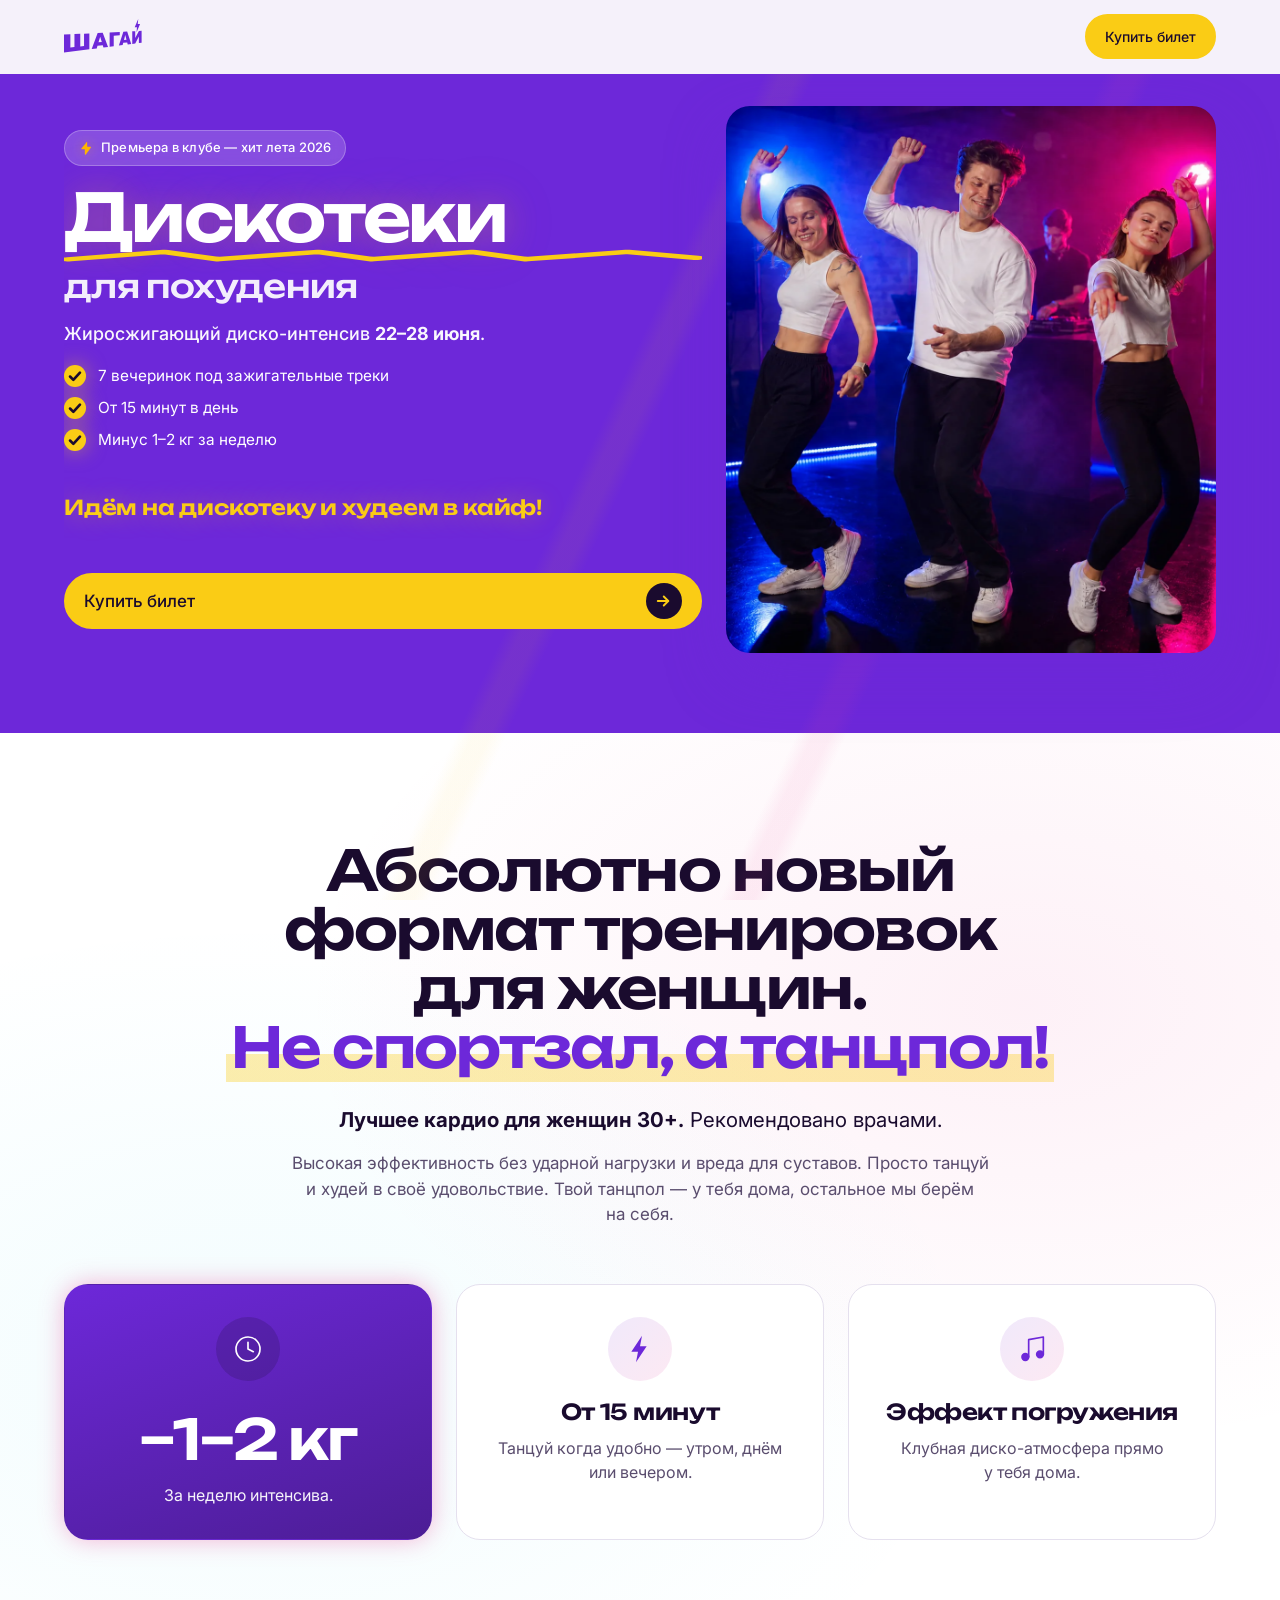
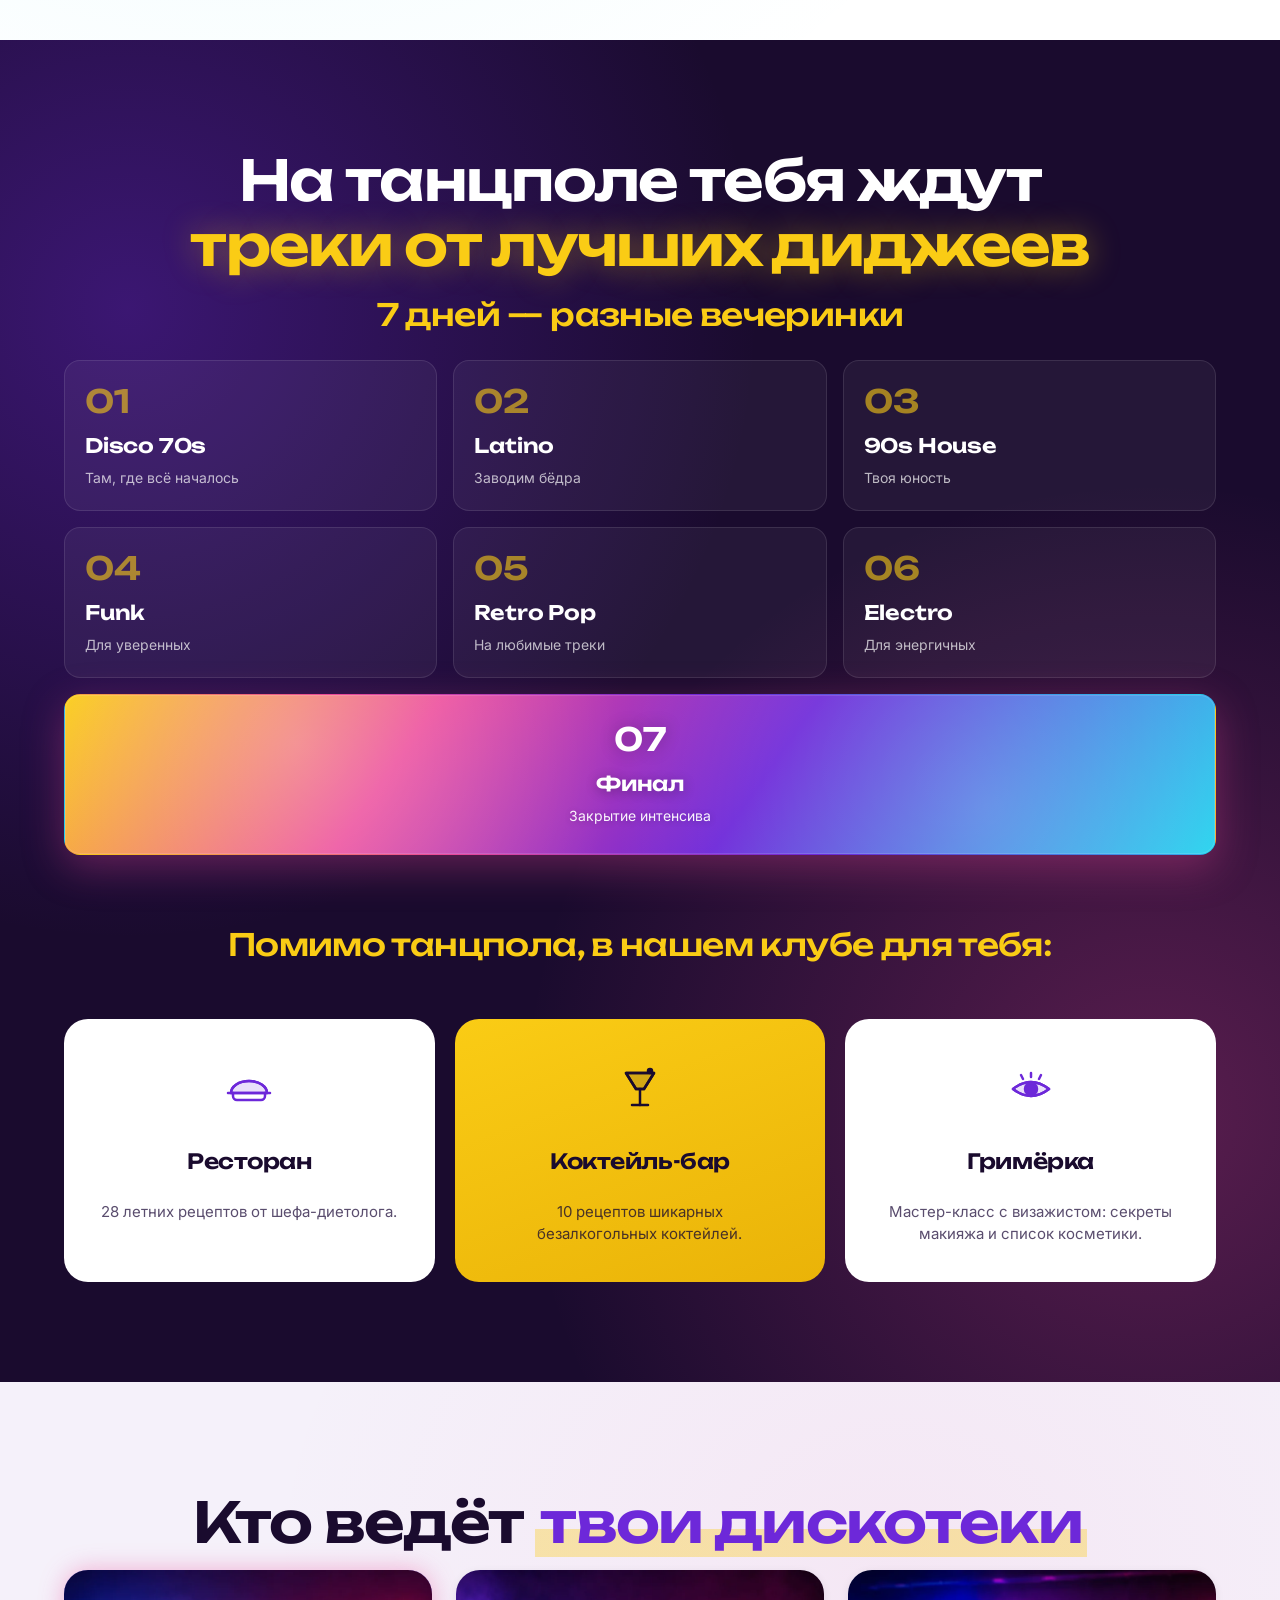
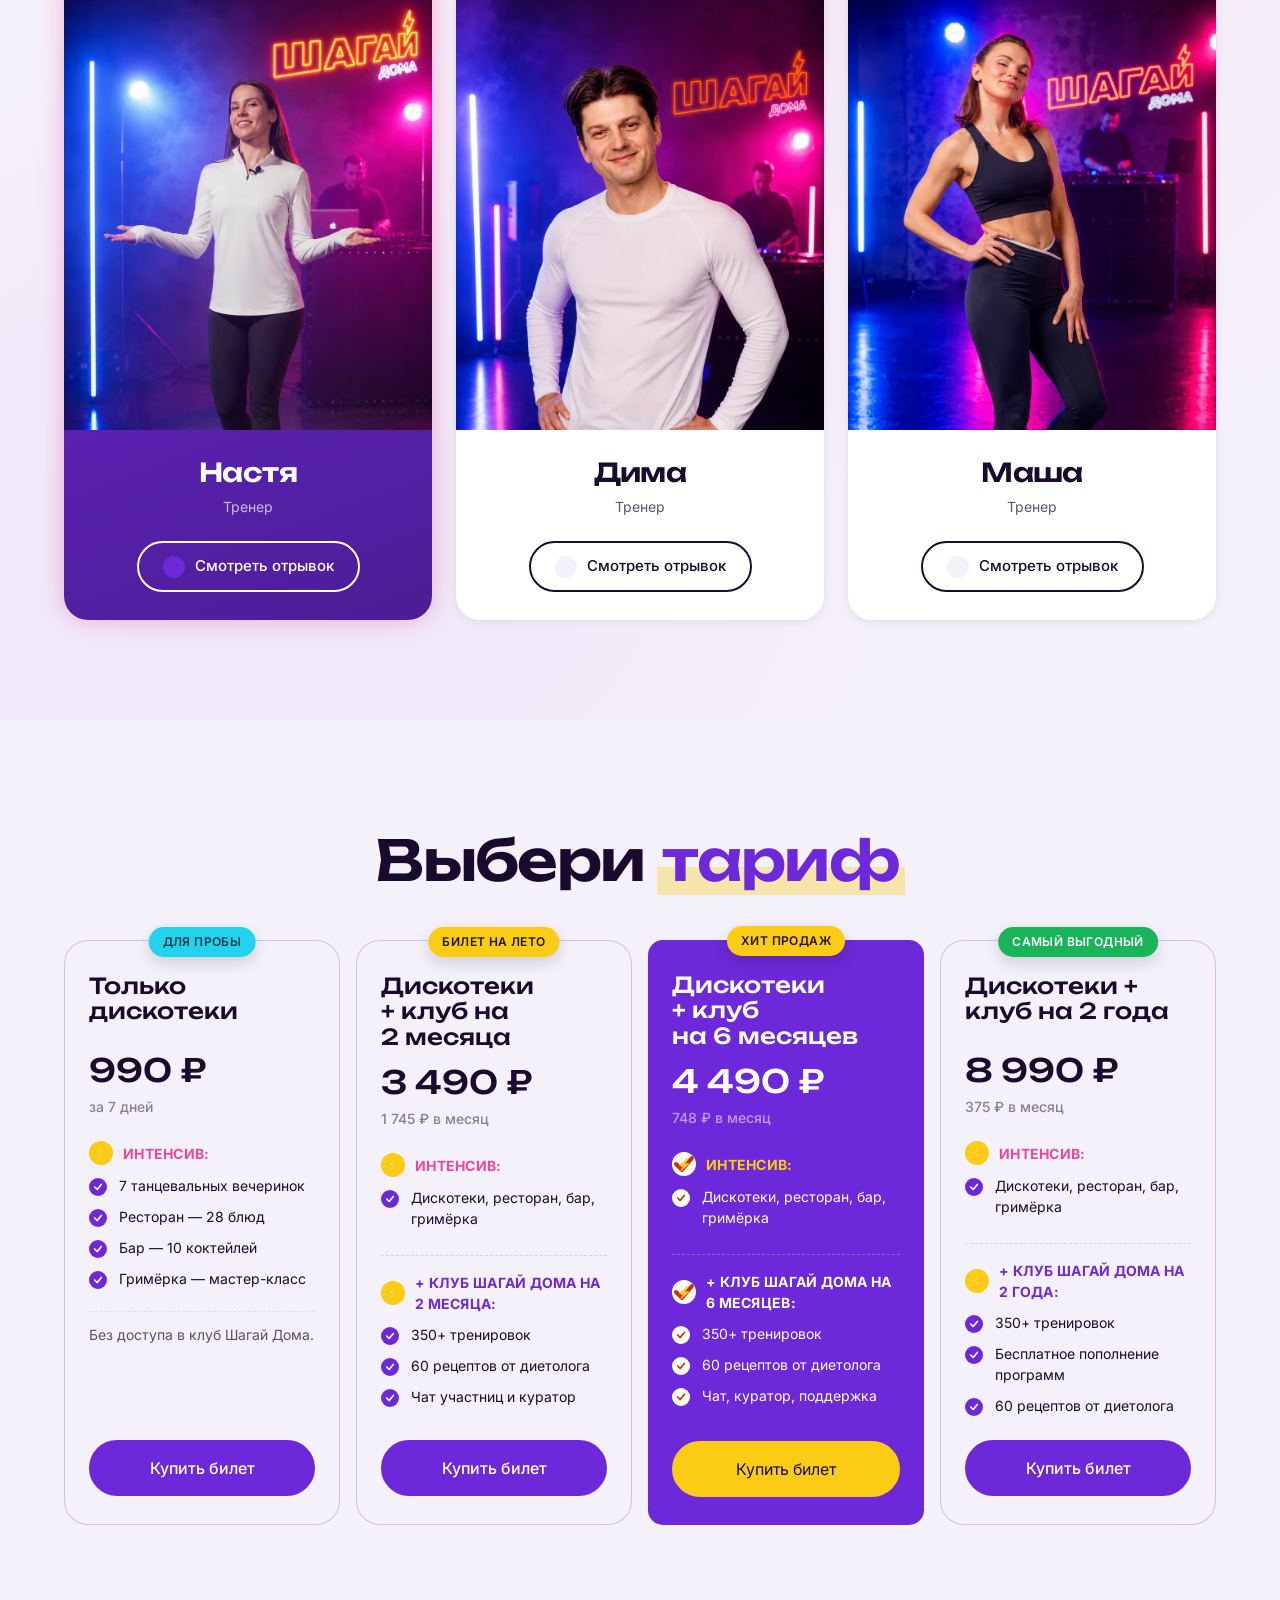
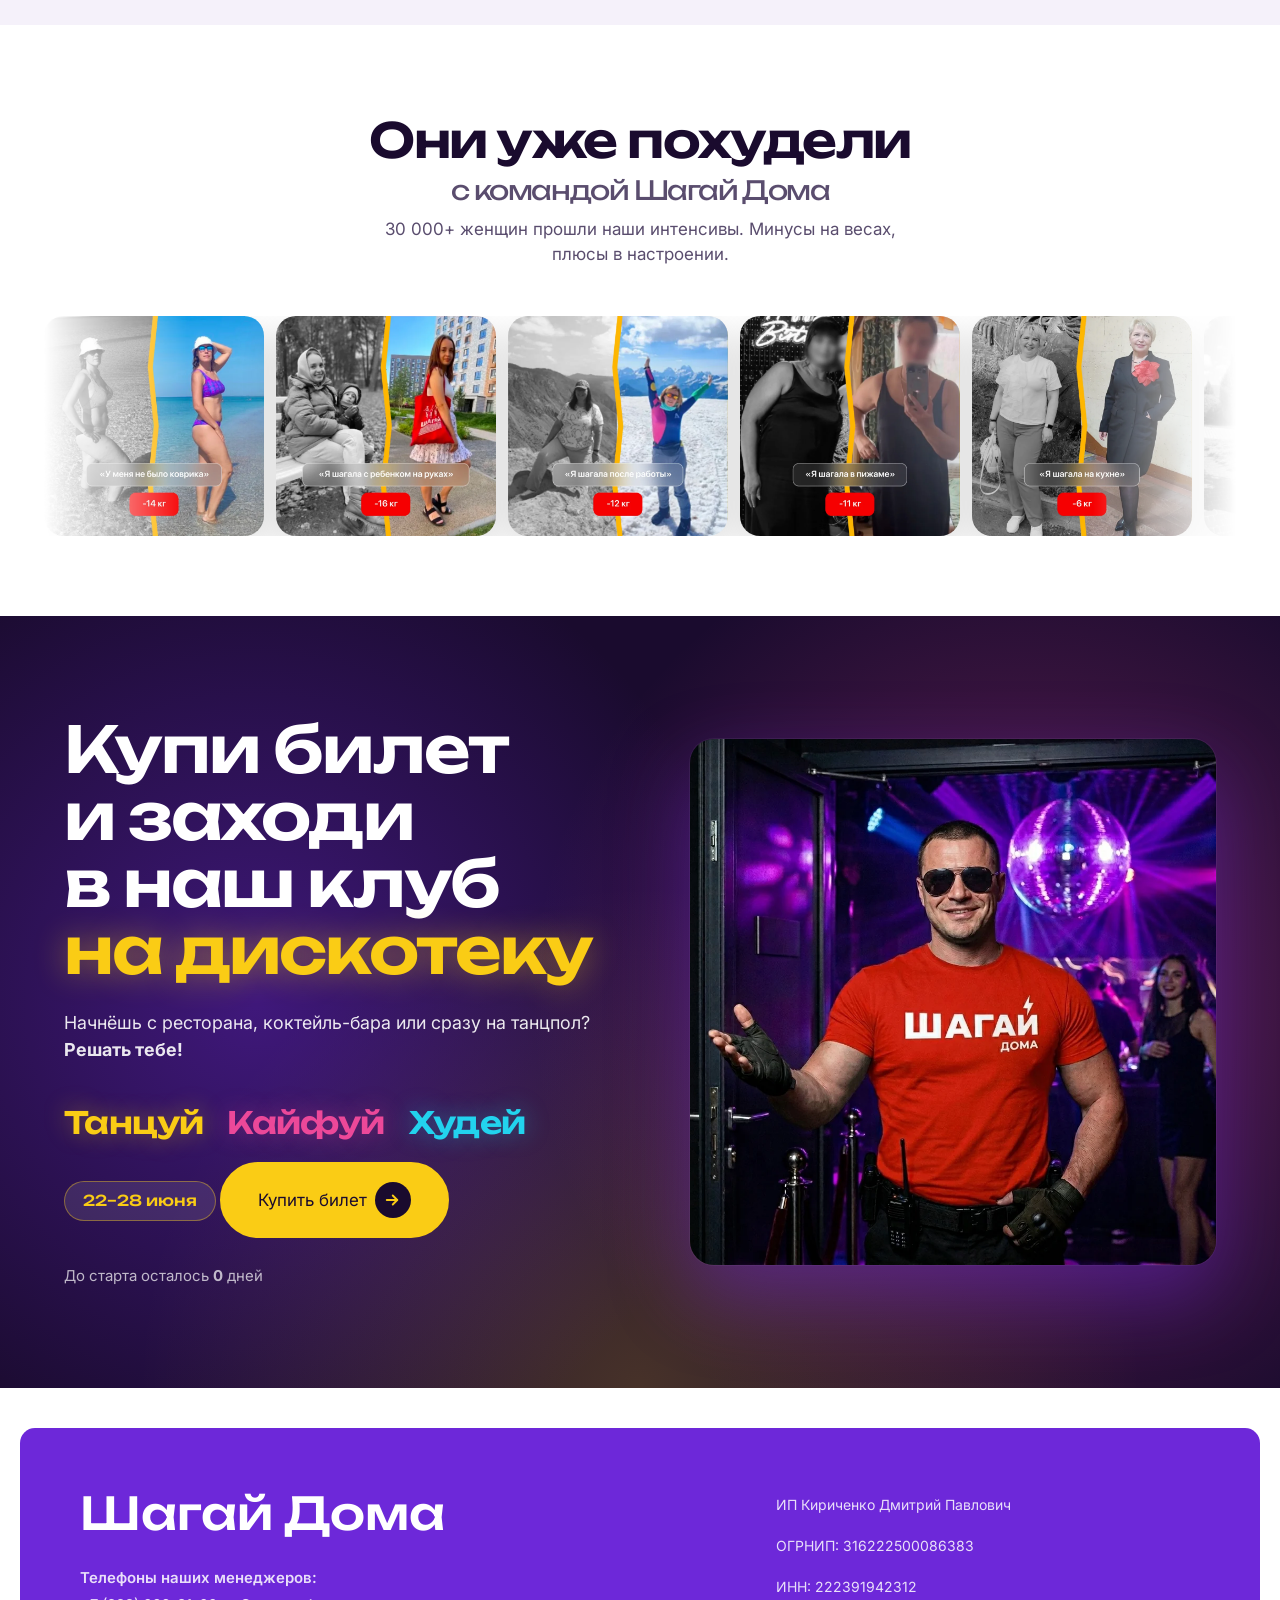
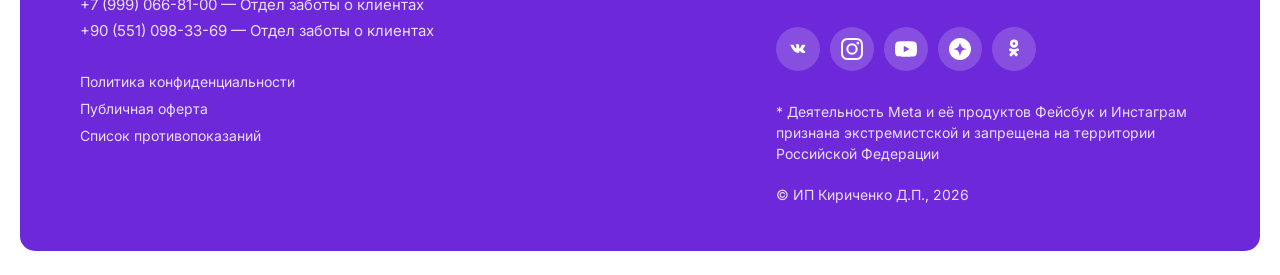
==== index.html @ f630659e "fix: молнии в тарифах встают ровно — поднята специфичность селектора Корень бага: базовое .rate-card" ====
<!DOCTYPE html>
<html lang="ru">
<head>
  <meta charset="UTF-8" />
  <meta name="viewport" content="width=device-width, initial-scale=1.0" />
  <meta name="format-detection" content="telephone=no" />

  <title>Дискотеки для похудения — танцевальный интенсив Шагай Дома</title>
  <meta name="description" content="7 дней домашних тренировок до 15 минут под лучшие треки. Заряд энергии и минус килограммы. Старт 22 июня." />
  <meta property="og:type" content="website" />
  <meta property="og:url" content="https://walk-walk.ru/discoteki" />
  <meta property="og:title" content="Дискотеки для похудения — танцевальный интенсив Шагай Дома" />
  <meta property="og:description" content="7 дней домашних тренировок до 15 минут под лучшие треки. Заряд энергии и минус килограммы. Старт 22 июня." />
  <link rel="canonical" href="https://walk-walk.ru/discoteki" />

  <link rel="icon" type="image/png" sizes="32x32" href="https://static.tildacdn.com/tild3062-6234-4366-b031-623462313965/Frame_76.png" />
  <link rel="apple-touch-icon" href="https://static.tildacdn.com/tild6330-6138-4737-b163-386235663363/Frame_76.png" />

  <link rel="preconnect" href="https://fonts.googleapis.com" />
  <link rel="preconnect" href="https://fonts.gstatic.com" crossorigin />
  <link href="https://fonts.googleapis.com/css2?family=Unbounded:wght@500;600&family=Inter:wght@400;500;600&display=swap&subset=latin,cyrillic" rel="stylesheet" />

  <link rel="stylesheet" href="styles.css?v=disco-Y" />
</head>
<body>

<!-- ============================================================ -->
<!-- HEADER                                                       -->
<!-- ============================================================ -->
<header class="header" id="header">
  <div class="container header__inner">
    <a href="#top" class="header__logo" aria-label="ШАГАЙ ДОМА">
      <svg viewBox="0 0 106.01 49.13" fill="none" aria-hidden="true">
        <path d="M27.36 36.85L22.19 37.4V20.22L14.26 20.6V38.26L8.68 38.86V20.87L0 21.28V45.81L34.6 41.41V19.62L27.36 19.97V36.85Z" fill="#6D28D9"/>
        <path d="M45.94 19.08L37.8 41.01L44.66 40.14L45.69 36.55L52.88 35.73L53.87 38.97L60.11 38.17L52.84 18.75L45.94 19.08ZM47.1 31.89L49.36 24.26L51.6 31.46L47.1 31.89Z" fill="#6D28D9"/>
        <path d="M76.12 17.63L62.29 18.29V37.9L67.87 37.19V22.73L76.12 22.18V17.63Z" fill="#6D28D9"/>
        <path d="M87 34.76L91.75 34.15L86.22 17.15L81.01 17.4L74.91 36.29L80.05 35.64L80.83 32.55L86.25 31.93L87 34.76ZM81.88 28.52L83.58 21.92L85.28 28.19L81.88 28.52Z" fill="#6D28D9"/>
        <path d="M102.2 23.79V32.82L105.92 32.35V16.2L102.22 16.38L97.21 25.93V16.62L93.16 16.81V33.97L97.21 33.46L102.2 23.79Z" fill="#6D28D9"/>
        <path d="M99.07 18.22L103.82 6.75L100.67 6.76L101.32 0L96.48 11.33L99.58 11.26L99.07 18.22Z" fill="#6D28D9"/>
      </svg>
    </a>
    <a href="#rates" class="btn btn--primary btn--sm header__cta" data-metrika-goal="disco-header-cta">Купить билет</a>
  </div>
</header>

<!-- ============================================================ -->
<!-- БЛОК 1 — ВАЙБ (HERO)                                          -->
<!-- ============================================================ -->
<section class="hero" id="top">
  <div class="container">
    <div class="hero__grid">
      <div class="hero__card">
        <div class="hero__chip">
          <svg class="hero__chip-bolt" viewBox="0 0 24 24" width="14" height="14" fill="currentColor" aria-hidden="true">
            <path d="M13 2L4.09 12.97c-.39.48-.05 1.18.58 1.18H10v8.32c0 .94 1.2 1.34 1.77.59L20.5 11.09c.36-.47.03-1.15-.57-1.15H14V2.68C14 1.74 12.78 1.34 12.21 2.09L13 2z"/>
          </svg>
          Премьера в&nbsp;клубе&nbsp;— хит лета&nbsp;2026
        </div>

        <h1 class="hero__title">
          <span class="hero__title-boltword">Дискотеки<svg class="hero__title-boltline" viewBox="0 0 240 20" preserveAspectRatio="none" aria-hidden="true"><polyline points="2,14 38,4 58,14 96,4 116,14 154,4 174,14 212,4 238,12" fill="none" stroke="#FACC15" stroke-width="6" stroke-linecap="round" stroke-linejoin="round"/></svg></span>
          <span class="hero__title-sub">для&nbsp;похудения</span>
        </h1>

        <p class="hero__lead">Жиросжигающий диско-интенсив <strong>22–28&nbsp;июня</strong>.</p>

        <ul class="hero__bullets">
          <li><svg class="hero__bullet-icon" viewBox="0 0 20 20" aria-hidden="true"><circle cx="10" cy="10" r="10" fill="#FACC15"/><path d="M5.5 10.5 L8.5 13.5 L14.5 7" fill="none" stroke="#1A0B2E" stroke-width="2.4" stroke-linecap="round" stroke-linejoin="round"/></svg><span>7 вечеринок под зажигательные треки</span></li>
          <li><svg class="hero__bullet-icon" viewBox="0 0 20 20" aria-hidden="true"><circle cx="10" cy="10" r="10" fill="#FACC15"/><path d="M5.5 10.5 L8.5 13.5 L14.5 7" fill="none" stroke="#1A0B2E" stroke-width="2.4" stroke-linecap="round" stroke-linejoin="round"/></svg><span>От 15 минут в&nbsp;день</span></li>
          <li><svg class="hero__bullet-icon" viewBox="0 0 20 20" aria-hidden="true"><circle cx="10" cy="10" r="10" fill="#FACC15"/><path d="M5.5 10.5 L8.5 13.5 L14.5 7" fill="none" stroke="#1A0B2E" stroke-width="2.4" stroke-linecap="round" stroke-linejoin="round"/></svg><span>Минус 1–2&nbsp;кг за&nbsp;неделю</span></li>
        </ul>

        <p class="hero__slogan">Идём на&nbsp;дискотеку и&nbsp;худеем в&nbsp;кайф!</p>

        <a href="#rates" class="btn btn--white btn--lg btn--block hero__cta" data-metrika-goal="disco-hero-cta">
          <span>Купить билет</span>
          <span class="hero__cta-arrow" aria-hidden="true">
            <svg viewBox="0 0 24 24" width="18" height="18" fill="none" stroke="currentColor" stroke-width="2.5" stroke-linecap="round" stroke-linejoin="round"><line x1="5" y1="12" x2="19" y2="12"/><polyline points="13 6 19 12 13 18"/></svg>
          </span>
        </a>
      </div>

      <div class="hero__image-wrap">
        <img class="hero__image" src="assets/hero/hero-disco.webp" alt="Танцующие участники интенсива в клубной атмосфере" width="1200" height="1200" fetchpriority="high" />
      </div>
    </div>
  </div>
</section>

<!-- ============================================================ -->
<!-- БЛОК 2 — УНИКАЛЬНЫЙ ФОРМАТ                                    -->
<!-- ============================================================ -->
<section class="section unique" id="unique">
  <div class="container">
    <h2 class="section__title unique__title">
      Абсолютно новый формат тренировок для&nbsp;женщин.<br/>
      <span class="unique__title-mark">Не&nbsp;спортзал, а&nbsp;танцпол!</span>
    </h2>
    <p class="unique__lead">
      <strong>Лучшее кардио для женщин 30+.</strong> Рекомендовано врачами.
    </p>
    <p class="unique__sub">
      Высокая эффективность без ударной нагрузки и&nbsp;вреда для суставов. Просто танцуй и&nbsp;худей в&nbsp;своё удовольствие. Твой танцпол&nbsp;— у&nbsp;тебя дома, остальное мы&nbsp;берём на&nbsp;себя.
    </p>

    <div class="unique__stats">
      <div class="unique__stat unique__stat--result unique__stat--featured">
        <div class="unique__stat-icon" aria-hidden="true">
          <svg viewBox="0 0 48 48" fill="none" stroke="currentColor" stroke-width="2.5" stroke-linecap="round" stroke-linejoin="round"><path d="M6 24 a18 18 0 1 0 36 0 a18 18 0 1 0 -36 0"/><path d="M24 14 v10 l8 4" /></svg>
        </div>
        <h3>−1&ndash;2&nbsp;кг</h3>
        <p>За неделю интенсива.</p>
      </div>
      <div class="unique__stat">
        <div class="unique__stat-icon" aria-hidden="true">
          <svg viewBox="0 0 48 48" fill="currentColor"><path d="M27 4 L11 28 h10 l-3 16 l16-24 h-10 z"/></svg>
        </div>
        <h3>От 15 минут</h3>
        <p>Танцуй когда удобно&nbsp;— утром, днём или вечером.</p>
      </div>
      <div class="unique__stat">
        <div class="unique__stat-icon" aria-hidden="true">
          <svg viewBox="0 0 48 48" fill="none" stroke="currentColor" stroke-width="2.5" stroke-linecap="round" stroke-linejoin="round"><circle cx="14" cy="36" r="5" fill="currentColor"/><circle cx="36" cy="32" r="5" fill="currentColor"/><path d="M19 36 V10 l22 -4 v26"/></svg>
        </div>
        <h3>Эффект погружения</h3>
        <p>Клубная диско-атмосфера прямо у&nbsp;тебя дома.</p>
      </div>
    </div>
  </div>
</section>

<!-- ============================================================ -->
<!-- БЛОК 3 — НАПОЛНЕНИЕ (7 вечеринок + 3 бонуса)                  -->
<!-- ============================================================ -->
<section class="section filling" id="filling">
  <div class="container">
    <h2 class="section__title filling__title">
      На&nbsp;танцполе тебя ждут <span class="filling__title-mark">треки от&nbsp;лучших диджеев</span>
    </h2>

    <!-- 7 ВЕЧЕРИНОК — просто карточки, без клика/видео -->
    <h3 class="filling__h3">7&nbsp;дней&nbsp;— разные вечеринки</h3>
    <div class="filling__nights">
      <div class="night-card">
        <span class="night-card__num">01</span>
        <h4 class="night-card__title">Disco&nbsp;70s</h4>
        <p class="night-card__desc">Там, где всё началось</p>
      </div>
      <div class="night-card">
        <span class="night-card__num">02</span>
        <h4 class="night-card__title">Latino</h4>
        <p class="night-card__desc">Заводим бёдра</p>
      </div>
      <div class="night-card">
        <span class="night-card__num">03</span>
        <h4 class="night-card__title">90s&nbsp;House</h4>
        <p class="night-card__desc">Твоя юность</p>
      </div>
      <div class="night-card">
        <span class="night-card__num">04</span>
        <h4 class="night-card__title">Funk</h4>
        <p class="night-card__desc">Для уверенных</p>
      </div>
      <div class="night-card">
        <span class="night-card__num">05</span>
        <h4 class="night-card__title">Retro&nbsp;Pop</h4>
        <p class="night-card__desc">На любимые треки</p>
      </div>
      <div class="night-card">
        <span class="night-card__num">06</span>
        <h4 class="night-card__title">Electro</h4>
        <p class="night-card__desc">Для энергичных</p>
      </div>
      <div class="night-card night-card--final">
        <span class="night-card__num">07</span>
        <h4 class="night-card__title">Финал</h4>
        <p class="night-card__desc">Закрытие интенсива</p>
      </div>
    </div>

    <!-- Заголовок для бонусов -->
    <h3 class="filling__h3 filling__h3--bonuses">Помимо танцпола, в&nbsp;нашем клубе для тебя:</h3>

    <!-- 3 БОНУСА — Ресторан / Коктейль-бар / Гримерка -->
    <div class="filling__bonuses">
      <div class="bonus-card">
        <div class="bonus-card__icon" aria-hidden="true">
          <svg viewBox="0 0 48 48" fill="none" stroke="currentColor" stroke-width="2.5" stroke-linecap="round" stroke-linejoin="round"><path d="M6 28 a18 12 0 0 1 36 0 z" fill="currentColor" fill-opacity="0.15"/><path d="M6 28 a18 12 0 0 1 36 0"/><line x1="3" y1="28" x2="45" y2="28"/><path d="M8 28 v3 a4 4 0 0 0 4 4 h24 a4 4 0 0 0 4 -4 v-3"/></svg>
        </div>
        <h4>Ресторан</h4>
        <p>28 летних рецептов от&nbsp;шефа-диетолога.</p>
      </div>
      <div class="bonus-card bonus-card--featured">
        <div class="bonus-card__icon" aria-hidden="true">
          <svg viewBox="0 0 48 48" fill="none" stroke="currentColor" stroke-width="2.5" stroke-linecap="round" stroke-linejoin="round"><path d="M10 8 h28 l-10 16 h-8 z" fill="currentColor" fill-opacity="0.15"/><path d="M10 8 h28 l-10 16 h-8 z"/><line x1="24" y1="24" x2="24" y2="40"/><line x1="16" y1="40" x2="32" y2="40"/><circle cx="34" cy="6" r="2" fill="currentColor"/></svg>
        </div>
        <h4>Коктейль-бар</h4>
        <p>10 рецептов шикарных безалкогольных коктейлей.</p>
      </div>
      <div class="bonus-card">
        <div class="bonus-card__icon" aria-hidden="true">
          <svg viewBox="0 0 48 48" fill="none" stroke="currentColor" stroke-width="2.5" stroke-linecap="round" stroke-linejoin="round"><path d="M6 24 q18 -14 36 0 q-18 14 -36 0 z" fill="currentColor" fill-opacity="0.15"/><path d="M6 24 q18 -14 36 0 q-18 14 -36 0 z"/><circle cx="24" cy="24" r="6" fill="currentColor"/><path d="M14 10 l2 4 M24 8 v4 M34 10 l-2 4"/></svg>
        </div>
        <h4>Гримёрка</h4>
        <p>Мастер-класс с&nbsp;визажистом: секреты макияжа и&nbsp;список косметики.</p>
      </div>
    </div>
  </div>
</section>

<!-- ============================================================ -->
<!-- БЛОК 3.5 — КТО ВЕДЁТ ТРЕНИРОВКИ (3 тренера)                   -->
<!-- ============================================================ -->
<section class="section coaches" id="coaches">
  <div class="container">
    <h2 class="section__title coaches__title">
      Кто ведёт <span class="coaches__title-mark">твои дискотеки</span>
    </h2>

    <div class="coaches__grid">

      <!-- ТРЕНЕР 1: НАСТЯ — featured -->
      <article class="coach-card coach-card--featured">
        <div class="coach-card__photo">
          <img src="assets/coaches/nastya.webp" alt="Настя — тренер" loading="lazy" width="900" height="1599" />
        </div>
        <div class="coach-card__body">
          <h3 class="coach-card__name">Настя</h3>
          <p class="coach-card__role">Тренер</p>
          <button class="coach-card__video-btn" type="button" data-popup="popup-video-nastya">
            <span class="coach-card__video-icon" aria-hidden="true">▶</span>
            <span>Смотреть отрывок</span>
          </button>
        </div>
      </article>

      <!-- ТРЕНЕР 2: ДИМА -->
      <article class="coach-card">
        <div class="coach-card__photo">
          <img src="assets/coaches/dima.webp" alt="Дима — тренер" loading="lazy" width="900" height="1599" />
        </div>
        <div class="coach-card__body">
          <h3 class="coach-card__name">Дима</h3>
          <p class="coach-card__role">Тренер</p>
          <button class="coach-card__video-btn" type="button" data-popup="popup-video-dima">
            <span class="coach-card__video-icon" aria-hidden="true">▶</span>
            <span>Смотреть отрывок</span>
          </button>
        </div>
      </article>

      <!-- ТРЕНЕР 3: МАША -->
      <article class="coach-card">
        <div class="coach-card__photo">
          <img src="assets/coaches/masha.webp" alt="Маша — тренер" loading="lazy" width="900" height="1599" />
        </div>
        <div class="coach-card__body">
          <h3 class="coach-card__name">Маша</h3>
          <p class="coach-card__role">Тренер</p>
          <button class="coach-card__video-btn" type="button" data-popup="popup-video-masha">
            <span class="coach-card__video-icon" aria-hidden="true">▶</span>
            <span>Смотреть отрывок</span>
          </button>
        </div>
      </article>

    </div>
  </div>
</section>

<!-- ============================================================ -->
<!-- БЛОК 4 — ТАРИФЫ (4 ПРОХОДКИ)                                  -->
<!-- ============================================================ -->
<section class="section rates" id="rates">
  <div class="container">
    <h2 class="section__title rates__title">Выбери <span class="rates__title-mark">тариф</span></h2>

    <div class="rates__grid">

      <!-- 1. ДЛЯ ПРОБЫ — 990 ₽ -->
      <article class="rate-card">
        <span class="rate-card__badge-top rate-card__badge-top--entry">Для пробы</span>
        <h3 class="rate-card__title">Только дискотеки</h3>
        <div class="rate-card__price">
          <span class="rate-card__new">990&nbsp;₽</span>
          <span class="rate-card__monthly">за 7&nbsp;дней</span>
        </div>
        <ul class="rate-card__features">
          <li class="rate-card__features-hero rate-card__features-hero--intensive">Интенсив:</li>
          <li>7 танцевальных вечеринок</li>
          <li>Ресторан&nbsp;— 28&nbsp;блюд</li>
          <li>Бар&nbsp;— 10&nbsp;коктейлей</li>
          <li>Гримёрка&nbsp;— мастер-класс</li>
          <li class="rate-card__features-muted">Без доступа в&nbsp;клуб Шагай&nbsp;Дома.</li>
        </ul>
        <button type="button" class="btn btn--primary btn--block" data-popup="popup-buy-entry" data-metrika-goal="disco-rate-entry-click">Купить билет</button>
      </article>

      <!-- 2. БИЛЕТ НА ЛЕТО — 3 490 ₽ -->
      <article class="rate-card">
        <span class="rate-card__badge-top">Билет на лето</span>
        <h3 class="rate-card__title">Дискотеки + клуб на 2 месяца</h3>
        <div class="rate-card__price">
          <span class="rate-card__new">3&nbsp;490&nbsp;₽</span>
          <span class="rate-card__monthly">1&nbsp;745&nbsp;₽ в&nbsp;месяц</span>
        </div>
        <ul class="rate-card__features">
          <li class="rate-card__features-hero rate-card__features-hero--intensive">Интенсив:</li>
          <li>Дискотеки, ресторан, бар, гримёрка</li>
          <li class="rate-card__features-hero rate-card__features-hero--club">+ клуб Шагай&nbsp;Дома на 2 месяца:</li>
          <li>350+ тренировок</li>
          <li>60 рецептов от&nbsp;диетолога</li>
          <li>Чат участниц и&nbsp;куратор</li>
        </ul>
        <button type="button" class="btn btn--primary btn--block" data-popup="popup-buy-summer" data-metrika-goal="disco-rate-summer-click">Купить билет</button>
      </article>

      <!-- 3. ДИСКОТЕКИ + 6 МЕСЯЦЕВ КЛУБА — 4 490 ₽ (ХИТ ПРОДАЖ) -->
      <article class="rate-card rate-card--featured">
        <span class="rate-card__badge-top">Хит продаж</span>
        <h3 class="rate-card__title">Дискотеки + клуб на 6&nbsp;месяцев</h3>
        <div class="rate-card__price">
          <span class="rate-card__new">4&nbsp;490&nbsp;₽</span>
          <span class="rate-card__monthly">748&nbsp;₽ в&nbsp;месяц</span>
        </div>
        <ul class="rate-card__features">
          <li class="rate-card__features-hero rate-card__features-hero--intensive">Интенсив:</li>
          <li>Дискотеки, ресторан, бар, гримёрка</li>
          <li class="rate-card__features-hero rate-card__features-hero--club">+ клуб Шагай&nbsp;Дома на 6 месяцев:</li>
          <li>350+ тренировок</li>
          <li>60 рецептов от&nbsp;диетолога</li>
          <li>Чат, куратор, поддержка</li>
        </ul>
        <button type="button" class="btn btn--white btn--block" data-popup="popup-buy-vip" data-metrika-goal="disco-rate-vip-click">Купить билет</button>
      </article>

      <!-- 4. РЕЗИДЕНТ — 8 990 ₽ -->
      <article class="rate-card">
        <span class="rate-card__badge-top rate-card__badge-top--best">Самый выгодный</span>
        <h3 class="rate-card__title">Дискотеки + клуб на 2 года</h3>
        <div class="rate-card__price">
          <span class="rate-card__new">8&nbsp;990&nbsp;₽</span>
          <span class="rate-card__monthly">375&nbsp;₽ в&nbsp;месяц</span>
        </div>
        <ul class="rate-card__features">
          <li class="rate-card__features-hero rate-card__features-hero--intensive">Интенсив:</li>
          <li>Дискотеки, ресторан, бар, гримёрка</li>
          <li class="rate-card__features-hero rate-card__features-hero--club">+ клуб Шагай&nbsp;Дома на 2 года:</li>
          <li>350+ тренировок</li>
          <li>Бесплатное пополнение программ</li>
          <li>60 рецептов от&nbsp;диетолога</li>
        </ul>
        <button type="button" class="btn btn--primary btn--block" data-popup="popup-buy-resident" data-metrika-goal="disco-rate-resident-click">Купить билет</button>
      </article>

    </div>
  </div>
</section>

<!-- ============================================================ -->
<!-- БЛОК 5 — КЕЙСЫ (реальные фото из intervals)                   -->
<!-- ============================================================ -->
<section class="section cases" id="cases">
  <div class="container">
    <h2 class="section__title cases__title">Они уже похудели <span class="section__title-sub">с командой Шагай&nbsp;Дома</span></h2>
    <p class="cases__lead">30&nbsp;000+ женщин прошли наши интенсивы. Минусы на&nbsp;весах, плюсы в&nbsp;настроении.</p>

    <!-- Лента кейсов: бесконечный автоскролл влево (pause-on-hover).
         Дублируем содержимое 2 раза для бесшовной петли. -->
    <div class="marquee marquee--cases" aria-label="Фото участниц до/после">
      <div class="marquee__track">
        <a class="case-tile" href="assets/cases/case-1.webp" target="_blank"><img src="assets/cases/case-1.webp" alt="Кейс 1" loading="lazy" /></a>
        <a class="case-tile" href="assets/cases/case-2.webp" target="_blank"><img src="assets/cases/case-2.webp" alt="Кейс 2" loading="lazy" /></a>
        <a class="case-tile" href="assets/cases/case-3.webp" target="_blank"><img src="assets/cases/case-3.webp" alt="Кейс 3" loading="lazy" /></a>
        <a class="case-tile" href="assets/cases/case-4.webp" target="_blank"><img src="assets/cases/case-4.webp" alt="Кейс 4" loading="lazy" /></a>
        <a class="case-tile" href="assets/cases/case-5.webp" target="_blank"><img src="assets/cases/case-5.webp" alt="Кейс 5" loading="lazy" /></a>
        <a class="case-tile" href="assets/cases/case-6.webp" target="_blank"><img src="assets/cases/case-6.webp" alt="Кейс 6" loading="lazy" /></a>
        <a class="case-tile" href="assets/cases/case-7.webp" target="_blank"><img src="assets/cases/case-7.webp" alt="Кейс 7" loading="lazy" /></a>
        <a class="case-tile" href="assets/cases/case-8.webp" target="_blank"><img src="assets/cases/case-8.webp" alt="Кейс 8" loading="lazy" /></a>
        <a class="case-tile" href="assets/cases/case-9.webp" target="_blank"><img src="assets/cases/case-9.webp" alt="Кейс 9" loading="lazy" /></a>
        <a class="case-tile" href="assets/cases/case-10.webp" target="_blank"><img src="assets/cases/case-10.webp" alt="Кейс 10" loading="lazy" /></a>
        <!-- дубль для бесшовной петли -->
        <a class="case-tile" href="assets/cases/case-1.webp" target="_blank" aria-hidden="true"><img src="assets/cases/case-1.webp" alt="" loading="lazy" /></a>
        <a class="case-tile" href="assets/cases/case-2.webp" target="_blank" aria-hidden="true"><img src="assets/cases/case-2.webp" alt="" loading="lazy" /></a>
        <a class="case-tile" href="assets/cases/case-3.webp" target="_blank" aria-hidden="true"><img src="assets/cases/case-3.webp" alt="" loading="lazy" /></a>
        <a class="case-tile" href="assets/cases/case-4.webp" target="_blank" aria-hidden="true"><img src="assets/cases/case-4.webp" alt="" loading="lazy" /></a>
        <a class="case-tile" href="assets/cases/case-5.webp" target="_blank" aria-hidden="true"><img src="assets/cases/case-5.webp" alt="" loading="lazy" /></a>
        <a class="case-tile" href="assets/cases/case-6.webp" target="_blank" aria-hidden="true"><img src="assets/cases/case-6.webp" alt="" loading="lazy" /></a>
        <a class="case-tile" href="assets/cases/case-7.webp" target="_blank" aria-hidden="true"><img src="assets/cases/case-7.webp" alt="" loading="lazy" /></a>
        <a class="case-tile" href="assets/cases/case-8.webp" target="_blank" aria-hidden="true"><img src="assets/cases/case-8.webp" alt="" loading="lazy" /></a>
        <a class="case-tile" href="assets/cases/case-9.webp" target="_blank" aria-hidden="true"><img src="assets/cases/case-9.webp" alt="" loading="lazy" /></a>
        <a class="case-tile" href="assets/cases/case-10.webp" target="_blank" aria-hidden="true"><img src="assets/cases/case-10.webp" alt="" loading="lazy" /></a>
      </div>
    </div>
  </div>
</section>

<!-- ============================================================ -->
<!-- БЛОК 6 — ФИНАЛЬНЫЙ CTA (фейс-контроль)                        -->
<!-- ============================================================ -->
<section class="section final-cta" id="final-cta">
  <div class="container">
    <div class="final-cta__grid">

      <div class="final-cta__text">
        <h2 class="final-cta__title">
          Купи билет и&nbsp;заходи в&nbsp;наш клуб <span class="final-cta__title-mark">на&nbsp;дискотеку</span>
        </h2>
        <p class="final-cta__lead">
          Начнёшь с&nbsp;ресторана, коктейль-бара или сразу на&nbsp;танцпол?<br/>
          <strong>Решать тебе!</strong>
        </p>
        <ul class="final-cta__slogan">
          <li>Танцуй</li>
          <li>Кайфуй</li>
          <li>Худей</li>
        </ul>
        <div class="final-cta__date">22–28 июня</div>
        <a href="#rates" class="btn btn--white btn--lg final-cta__btn" data-metrika-goal="disco-final-cta">
          <span>Купить билет</span>
          <span class="hero__cta-arrow" aria-hidden="true">
            <svg viewBox="0 0 24 24" width="18" height="18" fill="none" stroke="currentColor" stroke-width="2.5" stroke-linecap="round" stroke-linejoin="round"><line x1="5" y1="12" x2="19" y2="12"/><polyline points="13 6 19 12 13 18"/></svg>
          </span>
        </a>
        <p class="final-cta__sub">До&nbsp;старта осталось <strong id="daysToStart">—</strong>&nbsp;дней</p>
      </div>

      <div class="final-cta__image">
        <img src="assets/bouncer/bouncer.webp" alt="Охранник на фейс-контроле в футболке Шагай Дома" width="1000" height="1000" loading="lazy" />
      </div>

    </div>
  </div>
</section>

<!-- ============================================================ -->
<!-- FOOTER                                                       -->
<!-- ============================================================ -->
<footer class="footer">
  <div class="container footer__grid">

    <div class="footer__col footer__col--main">
      <h2 class="footer__brand">Шагай Дома</h2>

      <div class="footer__phones">
        <p class="footer__phones-title">Телефоны наших менеджеров:</p>
        <p><a href="tel:+79990668100">+7 (999) 066-81-00</a> — Отдел заботы о клиентах</p>
        <p><a href="tel:+905510983369">+90 (551) 098-33-69</a> — Отдел заботы о клиентах</p>
      </div>

      <ul class="footer__links">
        <li><a href="https://walk-walk.ru/privacy" target="_blank" rel="noopener">Политика конфиденциальности</a></li>
        <li><a href="https://walk-walk.ru/offer" target="_blank" rel="noopener">Публичная оферта</a></li>
        <li><a href="https://walk-walk.ru/safe" target="_blank" rel="noopener">Список противопоказаний</a></li>
      </ul>
    </div>

    <div class="footer__col footer__col--legal">
      <p>ИП Кириченко Дмитрий Павлович</p>
      <p>ОГРНИП: 316222500086383</p>
      <p>ИНН: 222391942312</p>

      <div class="footer__socials">
        <a href="https://vk.com/walk_is_love" target="_blank" rel="noopener" aria-label="VK">
          <svg viewBox="0 0 24 24" width="22" height="22" fill="currentColor" aria-hidden="true"><path d="M12.785 16.241s.288-.032.435-.193c.135-.148.13-.426.13-.426s-.018-1.298.582-1.49c.591-.188 1.35 1.254 2.155 1.808.609.42 1.072.328 1.072.328l2.155-.031s1.127-.07.593-.96c-.044-.073-.311-.659-1.604-1.864-1.354-1.262-1.172-1.058.458-3.249.993-1.334 1.39-2.149 1.266-2.498-.118-.332-.853-.244-.853-.244l-2.446.015s-.181-.025-.315.056c-.131.08-.215.265-.215.265s-.385.99-.9 1.831c-1.083 1.775-1.516 1.869-1.693 1.755-.412-.266-.31-1.075-.31-1.65 0-1.795.272-2.543-.531-2.738-.266-.064-.462-.107-1.143-.114-.874-.009-1.613.003-2.032.208-.279.136-.494.439-.363.456.162.022.529.099.724.365.252.342.243 1.113.243 1.113s.144 2.116-.337 2.378c-.331.18-.785-.187-1.751-1.852-.495-.852-.869-1.794-.869-1.794s-.072-.176-.201-.27c-.156-.114-.374-.15-.374-.15l-2.325.015s-.349.01-.477.161c-.114.135-.009.413-.009.413s1.821 4.259 3.884 6.406c1.892 1.967 4.04 1.838 4.04 1.838h.973z"/></svg>
        </a>
        <a href="https://www.instagram.com/walk_is_love/" target="_blank" rel="noopener" aria-label="Instagram*">
          <svg viewBox="0 0 24 24" width="22" height="22" fill="currentColor" aria-hidden="true"><path d="M12 2.163c3.204 0 3.584.012 4.85.07 3.252.148 4.771 1.691 4.919 4.919.058 1.265.069 1.645.069 4.849 0 3.205-.012 3.584-.069 4.849-.149 3.225-1.664 4.771-4.919 4.919-1.266.058-1.644.07-4.85.07-3.204 0-3.584-.012-4.849-.07-3.26-.149-4.771-1.699-4.919-4.92-.058-1.265-.07-1.644-.07-4.849 0-3.204.013-3.583.07-4.849.149-3.227 1.664-4.771 4.919-4.919 1.266-.057 1.645-.069 4.849-.069zM12 0C8.741 0 8.333.014 7.053.072 2.695.272.273 2.69.073 7.052.014 8.333 0 8.741 0 12c0 3.259.014 3.668.072 4.948.2 4.358 2.618 6.78 6.98 6.98C8.333 23.986 8.741 24 12 24c3.259 0 3.668-.014 4.948-.072 4.354-.2 6.782-2.618 6.979-6.98.059-1.28.073-1.689.073-4.948 0-3.259-.014-3.667-.072-4.947-.196-4.354-2.617-6.78-6.979-6.98C15.668.014 15.259 0 12 0zm0 5.838a6.162 6.162 0 1 0 0 12.324 6.162 6.162 0 0 0 0-12.324zM12 16a4 4 0 1 1 0-8 4 4 0 0 1 0 8zm6.406-11.845a1.44 1.44 0 1 0 0 2.881 1.44 1.44 0 0 0 0-2.881z"/></svg>
        </a>
        <a href="https://www.youtube.com/@walk_is_love" target="_blank" rel="noopener" aria-label="YouTube">
          <svg viewBox="0 0 24 24" width="22" height="22" fill="currentColor" aria-hidden="true"><path d="M23.498 6.186a3.016 3.016 0 0 0-2.122-2.136C19.505 3.545 12 3.545 12 3.545s-7.505 0-9.377.505A3.017 3.017 0 0 0 .502 6.186C0 8.07 0 12 0 12s0 3.93.502 5.814a3.016 3.016 0 0 0 2.122 2.136c1.871.505 9.376.505 9.376.505s7.505 0 9.377-.505a3.015 3.015 0 0 0 2.122-2.136C24 15.93 24 12 24 12s0-3.93-.502-5.814zM9.546 15.568V8.432L15.818 12l-6.272 3.568z"/></svg>
        </a>
        <a href="https://dzen.ru/walkislove" target="_blank" rel="noopener" aria-label="Дзен">
          <svg viewBox="0 0 24 24" width="22" height="22" fill="currentColor" aria-hidden="true"><path d="M12 0C5.373 0 0 5.373 0 12s5.373 12 12 12 12-5.373 12-12S18.627 0 12 0zm0 4.5c1.244 5.376 2.124 6.256 7.5 7.5-5.376 1.244-6.256 2.124-7.5 7.5-1.244-5.376-2.124-6.256-7.5-7.5 5.376-1.244 6.256-2.124 7.5-7.5z"/></svg>
        </a>
        <a href="https://ok.ru/group/70000006886921" target="_blank" rel="noopener" aria-label="OK">
          <svg viewBox="0 0 24 24" width="22" height="22" fill="currentColor" aria-hidden="true"><path d="M12 1.5a4.5 4.5 0 1 0 0 9 4.5 4.5 0 0 0 0-9zm0 6a1.5 1.5 0 1 1 0-3 1.5 1.5 0 0 1 0 3zm3.66 6.6a8.32 8.32 0 0 1-2.18.93l1.99 2a1.65 1.65 0 1 1-2.34 2.34L12 17.34l-2.12 2.13a1.65 1.65 0 0 1-2.34-2.34l1.99-2a8.32 8.32 0 0 1-2.19-.93 1.65 1.65 0 0 1 1.73-2.8c1.83 1.13 4.05 1.13 5.87 0a1.65 1.65 0 0 1 1.73 2.8z"/></svg>
        </a>
      </div>

      <p class="footer__disclaimer-meta">* Деятельность Meta и&nbsp;её продуктов Фейсбук и&nbsp;Инстаграм признана экстремистской и&nbsp;запрещена на&nbsp;территории Российской Федерации</p>
      <p class="footer__disclaimer">© ИП Кириченко Д.П., <span id="footerYear">2026</span></p>
    </div>

  </div>
</footer>

<!-- ============================================================ -->
<!-- POPUP — placeholder под GetCourse-виджеты (4 шт)              -->
<!-- ID виджетов даст Маша                                         -->
<!-- ============================================================ -->

<!-- POPUP — превью тренировок (3 видео-нарезки через Kinescope iframe) -->
<div class="popup popup--video" id="popup-video-nastya" aria-hidden="true">
  <div class="popup__box popup__box--video">
    <button class="popup__close" data-close aria-label="Закрыть">✕</button>
    <h3>Настя</h3>
    <div class="popup__kinescope-wrap">
      <iframe class="popup__kinescope-iframe" src="about:blank" data-src="https://kinescope.io/6wLixev7GJi74sQ72RfGJ2" allow="autoplay; fullscreen; encrypted-media; picture-in-picture" allowfullscreen frameborder="0"></iframe>
    </div>
  </div>
</div>
<div class="popup popup--video" id="popup-video-dima" aria-hidden="true">
  <div class="popup__box popup__box--video">
    <button class="popup__close" data-close aria-label="Закрыть">✕</button>
    <h3>Дима</h3>
    <div class="popup__kinescope-wrap">
      <iframe class="popup__kinescope-iframe" src="about:blank" data-src="https://kinescope.io/d1KVdLt5r9v33KrCRMMRiB" allow="autoplay; fullscreen; encrypted-media; picture-in-picture" allowfullscreen frameborder="0"></iframe>
    </div>
  </div>
</div>
<div class="popup popup--video" id="popup-video-masha" aria-hidden="true">
  <div class="popup__box popup__box--video">
    <button class="popup__close" data-close aria-label="Закрыть">✕</button>
    <h3>Маша</h3>
    <div class="popup__kinescope-wrap">
      <iframe class="popup__kinescope-iframe" src="about:blank" data-src="https://kinescope.io/d7kKLvZ53VaUUtpf6382Cv" allow="autoplay; fullscreen; encrypted-media; picture-in-picture" allowfullscreen frameborder="0"></iframe>
    </div>
  </div>
</div>

<!-- POPUP — GetCourse-виджеты тарифов -->
<div class="popup" id="popup-buy-entry" aria-hidden="true">
  <div class="popup__box">
    <button class="popup__close" data-close aria-label="Закрыть">✕</button>
    <h3>Только дискотеки — 990 ₽</h3>
    <div class="popup__widget">
      <script id="fa5e01deff1da46dc55ee0121d31f86ce5f0b83f" src="https://my.walk-walk.ru/pl/lite/widget/script?id=1618358"></script>
    </div>
  </div>
</div>
<div class="popup" id="popup-buy-summer" aria-hidden="true">
  <div class="popup__box">
    <button class="popup__close" data-close aria-label="Закрыть">✕</button>
    <h3>Дискотеки + клуб на 2 месяца — 3 490 ₽</h3>
    <div class="popup__widget">
      <script id="e4ef769a596c0dd28295c57c8c078edf118e792b" src="https://my.walk-walk.ru/pl/lite/widget/script?id=1618352"></script>
    </div>
  </div>
</div>
<div class="popup" id="popup-buy-vip" aria-hidden="true">
  <div class="popup__box">
    <button class="popup__close" data-close aria-label="Закрыть">✕</button>
    <h3>Дискотеки + клуб на 6 месяцев — 4 490 ₽</h3>
    <div class="popup__widget">
      <script id="efdd12ec4e9c91b390344bf8882da5293f56a9ae" src="https://my.walk-walk.ru/pl/lite/widget/script?id=1618353"></script>
    </div>
  </div>
</div>
<div class="popup" id="popup-buy-resident" aria-hidden="true">
  <div class="popup__box">
    <button class="popup__close" data-close aria-label="Закрыть">✕</button>
    <h3>Дискотеки + клуб на 2 года — 8 990 ₽</h3>
    <div class="popup__widget">
      <script id="c555b0f4a21892b0f566fab0835dc22b98770684" src="https://my.walk-walk.ru/pl/lite/widget/script?id=1618354"></script>
    </div>
  </div>
</div>

<!-- Sticky CTA (mobile) -->
<a href="#rates" class="sticky-cta" id="stickyCTA" data-metrika-goal="disco-sticky-cta">
  <span class="sticky-cta__btn">Купить билет</span>
</a>

<!-- Back to top -->
<button class="back-to-top" id="backToTop" aria-label="Наверх">↑</button>

<script src="script.js?v=disco-Y"></script>
</body>
</html>
---- styles.css ----
/* =============================================================
   «Дискотеки для похудения» — стили
   Палитра: клубный фиолет + неон-жёлтый + magenta accent
   База кода — Интервалы, перекрашено под диско-настроение
   ============================================================= */

:root {
  --color-bg: #ffffff;
  --color-text: #1A0B2E;          /* почти чёрный с фиолетовым подтоном */
  --color-muted: #5A4D6E;
  --color-line: #e5e0ee;

  --color-primary: #6D28D9;       /* доминанта — глубокий фиолет */
  --color-primary-hover: #FACC15; /* электрический жёлтый — CTA hover */
  --color-accent: #EC4899;        /* magenta — энергия, glitter */
  --color-cool: #22D3EE;          /* бирюзовый — second accent / диско-блик */
  --color-accent-dark: #4C1D95;   /* тёмный фиолет */
  --color-soft: #F5F1FA;          /* мягкий фиолетовый-tinted фон карточек */
  --color-dark: #1A0B2E;          /* глубокий чёрно-фиолет — футер и dark sections */
  --color-discount: #EC4899;      /* magenta для discount-меток */

  --radius-sm: 10px;
  --radius-md: 16px;
  --radius-lg: 24px;
  --radius-pill: 999px;

  --shadow-sm: 0 2px 8px rgba(26, 11, 46, 0.08);
  --shadow-md: 0 10px 30px rgba(26, 11, 46, 0.12);
  --shadow-neon: 0 0 24px rgba(236, 72, 153, 0.4);

  --font-h: 'Unbounded', Arial, sans-serif;
  --font-b: 'Inter', Arial, sans-serif;

  --container: 1200px;
  --gutter: 24px;
}

* { box-sizing: border-box; }
html { scroll-behavior: smooth; overflow-x: hidden; }
body {
  margin: 0;
  background: var(--color-bg);
  color: var(--color-text);
  font-family: var(--font-b);
  font-size: 16px;
  line-height: 1.5;
  -webkit-font-smoothing: antialiased;
  overflow-x: hidden;          /* нет горизонтального скролла */
  word-wrap: break-word;       /* длинные слова не торчат */
  overflow-wrap: break-word;
}
/* Длинные русские слова не должны разрываться посередине: «интенсив-ов» и т.п.
   `break-word` оставляем как safety-net для совсем экстремальных случаев. */
h1, h2, h3 { overflow-wrap: break-word; word-break: keep-all; hyphens: manual; text-wrap: balance; }
img { max-width: 100%; display: block; }
a { color: inherit; text-decoration: none; }
button { font: inherit; cursor: pointer; }
ul { list-style: none; padding: 0; margin: 0; }

.container {
  max-width: var(--container);
  margin: 0 auto;
  padding: 0 var(--gutter);
}

/* ======================== TYPOGRAPHY =========================== */
h1, h2, h3 { font-family: var(--font-h); font-weight: 500; margin: 0; line-height: 1.15; }
.section { padding: 80px 0; }
.section__title {
  font-size: 45px;
  font-weight: 500;
  text-align: center;
  margin-bottom: 32px;
}
@media (max-width: 768px) {
  .section__title { font-size: 30px; }
}
.section__lead {
  text-align: center;
  font-size: 18px;
  color: var(--color-muted);
  max-width: 720px;
  margin: -16px auto 40px;
}

/* ======================== BUTTONS ============================== */
.btn {
  display: inline-flex;
  align-items: center;
  justify-content: center;
  gap: 8px;
  padding: 14px 28px;
  border-radius: var(--radius-pill);
  font-weight: 500;
  font-size: 16px;
  border: 2px solid transparent;
  transition: background .2s, color .2s, border-color .2s, transform .15s;
  white-space: nowrap;
}
.btn:active { transform: translateY(1px); }
.btn--sm { padding: 10px 18px; font-size: 14px; }
.btn--lg { padding: 18px 36px; font-size: 14px; }
.btn--block { width: 100%; }

.btn--primary { background: var(--color-primary); color: #fff; }
.btn--white { background: #fff; color: var(--color-text); border-color: #fff; font-family: var(--font-b); font-weight: 400; }
.btn--outline { background: transparent; color: var(--color-text); border-color: var(--color-discount); }
.btn--outline-white { background: transparent; color: #fff; border-color: #fff; }

/* Жёлтый hover/нажатие — единый стиль для всех CTA */
@media (hover: hover) {
  .btn--primary:hover,
  .btn--white:hover,
  .btn--outline:hover,
  .btn--outline-white:hover {
    background: var(--color-primary-hover);
    color: #1f1300;
    border-color: var(--color-primary-hover);
  }
}
/* На мобилке :active + :focus — чтобы жёлтое срабатывало по тапу */
.btn--primary:active, .btn--primary:focus,
.btn--white:active, .btn--white:focus,
.btn--outline:active, .btn--outline:focus,
.btn--outline-white:active, .btn--outline-white:focus {
  background: var(--color-primary-hover);
  color: #1f1300;
  border-color: var(--color-primary-hover);
}

/* ======================== HEADER =============================== */
.header {
  position: sticky;
  top: 0;
  z-index: 50;
  background: var(--color-soft);
  border-bottom: 1px solid transparent;
  transition: box-shadow .2s, background .2s;
}
.header.is-scrolled { box-shadow: var(--shadow-sm); background: rgba(245,245,245,.95); backdrop-filter: blur(6px); }
.header__inner {
  display: flex;
  align-items: center;
  justify-content: space-between;
  gap: 16px;
  padding: 14px var(--gutter);
}
.header__logo { flex-shrink: 0; }
.header__actions { flex-shrink: 0; display: flex; gap: 12px; align-items: center; }
.header__burger {
  width: 36px; height: 36px;
  display: none;
  flex-direction: column; justify-content: center; gap: 5px;
  border: 0; background: transparent; padding: 0;
}
@media (max-width: 959px) {
  .header__burger { display: flex; }
}
.header__burger span { height: 2px; background: var(--color-text); border-radius: 2px; display: block; }
.header__logo {
  display: inline-flex !important;
  align-items: center;
  flex-shrink: 0;
  visibility: visible;
  opacity: 1;
}
.header__logo svg,
.header__logo img {
  height: 36px;
  width: auto;
  display: block;
  flex-shrink: 0;
}
@media (max-width: 768px) {
  .header__logo svg, .header__logo img { height: 28px; }
}
.header__nav { display: flex; gap: 24px; align-items: center; }
.header__nav a { font-size: 14px; color: var(--color-text); }
.header__nav a:hover { color: var(--color-primary); }
.header__actions { display: flex; gap: 12px; align-items: center; }

/* На узких экранах — прячем «Личный кабинет», оставляем только основной CTA */
@media (max-width: 768px) {
  .header__actions .btn--outline { display: none; }
  .header__inner { gap: 8px; }
}
/* На совсем узких — компактируем CTA */
@media (max-width: 420px) {
  .header__actions .btn--sm { padding: 8px 14px; font-size: 13px; }
}

/* ======================== OVERLAY NAV =========================== */
.overlay-nav__backdrop {
  position: fixed; inset: 0; background: rgba(0,0,0,.5);
  opacity: 0; visibility: hidden; transition: opacity .25s; z-index: 99;
}
.overlay-nav__backdrop.is-open { opacity: 1; visibility: visible; }
.overlay-nav {
  position: fixed; top: 0; left: 0; bottom: 0;
  width: min(360px, 90vw); background: var(--color-primary);
  color: #fff; padding: 28px 28px 24px;
  transform: translateX(-100%); transition: transform .3s ease;
  z-index: 100; display: flex; flex-direction: column; gap: 24px;
  overflow-y: auto;
}
.overlay-nav.is-open { transform: translateX(0); }
.overlay-nav__close {
  align-self: flex-end; background: transparent; color: #fff;
  border: 0; font-size: 32px; line-height: 1; padding: 0; margin-bottom: -10px;
}
.overlay-nav__list { display: flex; flex-direction: column; gap: 14px; font-size: 16px; }
.overlay-nav__list a:hover { color: var(--color-primary-hover); }
.overlay-nav__socials { display: flex; gap: 12px; align-items: center; flex-wrap: wrap; }
.overlay-nav__socials a {
  width: 36px; height: 36px; border-radius: 50%;
  display: inline-flex; align-items: center; justify-content: center;
  background: rgba(255,255,255,.16);
  color: #fff;
  transition: background .2s;
}
.overlay-nav__socials a:hover { background: #fff; color: var(--color-primary); }
.overlay-nav__socials svg { width: 18px; height: 18px; }
.overlay-nav__cta { display: flex; flex-direction: column; gap: 10px; margin-top: auto; }
.overlay-nav__disclaimer { font-size: 11px; opacity: .8; margin: 0; }

/* ======================== HERO ================================ */
.hero { padding: 32px 0 64px; }
.hero__grid {
  display: grid;
  grid-template-columns: 1.05fr 1fr;
  gap: 24px;
  align-items: stretch;
}
.hero__card {
  position: relative;
  overflow: hidden;
  background: var(--color-primary);
  color: #fff;
  border-radius: var(--radius-sm);
  padding: 40px;
  display: flex;
  flex-direction: column;
  gap: 28px;
}
.hero__card::after {
  content: "";
  position: absolute; inset: 0;
  background: url('https://static.tildacdn.com/tild3562-3535-4166-b634-663130393766/SVG.png') no-repeat center center / cover;
  opacity: 0.18;
  pointer-events: none;
}
.hero__card > * { position: relative; z-index: 1; }
.breadcrumbs {
  display: flex; flex-wrap: wrap; gap: 6px;
  font-size: 13px; opacity: .85;
}
.breadcrumbs a:hover { text-decoration: underline; }
.hero__title {
  font-size: clamp(30px, 5vw, 52px);
  letter-spacing: -0.5px;
}
.hero__title-accent {
  display: inline-block;
  background: #fff;
  color: var(--color-primary);
  padding: 0 12px;
  border-radius: 10px;
  margin-left: 6px;
  font-size: 0.7em;
  vertical-align: 0.15em;
  line-height: 1.3;
}
.hero__stats {
  display: grid;
  grid-template-columns: 1fr 1fr;
  gap: 18px 24px;
}
.hero__stats li {
  display: flex;
  align-items: center;
  gap: 14px;
}
.hero__stats img {
  width: 28px; height: 28px;
  filter: brightness(0) invert(1);
  flex-shrink: 0;
}
.hero__stats strong {
  display: block; font-family: var(--font-h);
  font-size: 22px; line-height: 1.1; font-weight: 600;
}
.hero__stats span { display: block; font-size: 13px; opacity: .9; }
.hero__image {
  background-size: cover;
  background-position: center;
  border-radius: var(--radius-sm);
  min-height: 380px;
}
.hero__cta {
  margin-top: 8px;
  height: 56px;
  font-size: 16px;
  font-weight: 500;
}

@media (max-width: 900px) {
  .hero__grid { grid-template-columns: 1fr; }
  .hero__image { min-height: 280px; }
  .hero__card { padding: 28px; }
}
@media (max-width: 480px) {
  .hero__stats { grid-template-columns: 1fr; }
}

/* ======================== ABOUT (Что такое Табата 2.0) ============ */
.about__video-block { margin-bottom: 28px; display: flex; justify-content: center; }
.about__video-frame {
  position: relative;
  width: 100%;
  max-width: 560px;          /* квадрат не растягивается на широких экранах */
  aspect-ratio: 1 / 1;       /* Kinescope-видео квадратное (1:1) */
  border-radius: var(--radius-md);
  overflow: hidden;
  background: linear-gradient(135deg, #1f1300 0%, #3a2410 100%);
  box-shadow: var(--shadow-md);
}
.about__video-frame iframe {
  position: absolute; inset: 0;
  width: 100%; height: 100%;
  border: 0;
}
/* === H2: главный тезис под видео (большой) === */
.about__claim {
  max-width: 920px;
  margin: 36px auto 0;
  text-align: center;
  font-family: var(--font-h);
  font-size: 36px;
  font-weight: 500;
  line-height: 1.2;
  letter-spacing: -0.5px;
}
.about__claim strong { color: var(--color-primary); }
.about__claim mark {
  background: var(--color-primary-hover);
  color: #1f1300;
  padding: 2px 14px;
  border-radius: 12px;
  font-weight: 600;
  white-space: nowrap;
}
@media (max-width: 900px) {
  .about__claim { font-size: 26px; }
}
@media (max-width: 540px) {
  .about__claim { font-size: 22px; line-height: 1.25; }
  .about__claim mark { padding: 1px 10px; border-radius: 8px; }
}

/* === H3: подзаголовок «В её основе:» (маленький) === */
.about__lead-short {
  text-align: center;
  font-family: var(--font-b);
  font-size: 18px;
  font-weight: 500;
  color: var(--color-text);
  line-height: 1.4;
  margin: 40px 0 22px;
}
.about__lead-short strong { color: var(--color-primary); }
@media (max-width: 540px) {
  .about__lead-short { font-size: 16px; margin: 28px 0 18px; }
}

.about__cards {
  display: grid;
  grid-template-columns: repeat(3, 1fr);
  gap: 16px;
  max-width: 1080px;
  margin: 0 auto;
}
.about-card {
  background: #fff;
  border: 1px solid var(--color-line);
  border-radius: 18px;
  padding: 24px 22px;
  display: flex;
  flex-direction: column;
  gap: 12px;
  transition: transform .2s, box-shadow .2s, border-color .2s;
}
.about-card:hover {
  transform: translateY(-4px);
  box-shadow: var(--shadow-md);
  border-color: var(--color-primary);
}
.about-card__icon {
  width: 52px; height: 52px;
  border-radius: 14px;
  background: var(--color-soft);
  display: inline-flex; align-items: center; justify-content: center;
  font-size: 26px;
}
.about-card p {
  margin: 0;
  font-size: 15px;
  line-height: 1.5;
  color: var(--color-text);
}
.about-card strong { color: var(--color-primary); }

@media (max-width: 900px) {
  .about__cards { grid-template-columns: 1fr 1fr; gap: 12px; }
  .about__lead-short { font-size: 20px; }
}
@media (max-width: 540px) {
  .about__cards { grid-template-columns: 1fr; }
  .about__lead-short { font-size: 18px; margin-bottom: 20px; }
  .about-card { padding: 18px 20px; }
}

/* ======================== FORWHOM (Вам хочется:) =============== */
.forwhom__head { text-align: center; margin-bottom: 32px; }
.forwhom__head .program__eyebrow { margin-bottom: 18px; }
.forwhom__head .forwhom__lead { margin-top: 16px; }

.forwhom__title-accent {
  display: inline-block;
  color: var(--color-primary);
}
@media (min-width: 769px) {
  .forwhom__title-accent { white-space: nowrap; }
}
@media (max-width: 768px) {
  .forwhom__title-accent {
    display: block;
    margin-top: 6px;
    white-space: normal;
    word-wrap: break-word;
    overflow-wrap: break-word;
  }
}
.forwhom__lead {
  text-align: center;
  font-family: var(--font-h);
  font-size: 22px;
  font-weight: 500;
  margin: 0 0 28px;
}
.forwhom__list {
  max-width: 760px;
  margin: 0 auto;
  display: grid;
  gap: 14px;
}
.forwhom__list li {
  display: flex;
  align-items: flex-start;
  gap: 16px;
  background: var(--color-soft);
  border-radius: 14px;
  padding: 18px 22px;
  font-size: 17px;
  line-height: 1.45;
  transition: transform .2s, box-shadow .2s, background .2s;
}
.forwhom__list li:hover {
  transform: translateX(4px);
  background: #fff;
  box-shadow: var(--shadow-sm);
}
.forwhom__bullet {
  flex: 0 0 28px;
  width: 28px; height: 28px;
  border-radius: 50%;
  background: var(--color-primary);
  color: #fff;
  display: inline-flex;
  align-items: center; justify-content: center;
  font-size: 14px;
  font-weight: 600;
  margin-top: 2px;
}
.forwhom__conclusion {
  max-width: 760px;
  margin: 32px auto 0;
  text-align: center;
  font-size: 18px;
  line-height: 1.5;
}
.forwhom__conclusion strong { color: var(--color-primary); }
@media (max-width: 540px) {
  .forwhom__lead { font-size: 19px; margin-bottom: 22px; }
  .forwhom__list li { padding: 14px 16px; font-size: 15px; }
  .forwhom__conclusion { font-size: 16px; }
}

/* ======================== UPDATES =========================== */
.updates { background: linear-gradient(180deg, #fff 0%, #fff5ef 100%); }
.updates .section__title { margin-bottom: 40px; }
.updates__price-note {
  display: inline-block;
  color: var(--color-primary);
  font-size: 0.6em;
  vertical-align: 0.15em;
  white-space: nowrap;
}
.updates__grid {
  display: grid; gap: 20px;
  grid-template-columns: repeat(3, 1fr);
}
.update-card {
  position: relative;
  background: #fff;
  border-radius: var(--radius-md);
  padding: 32px 28px 28px;
  border: 2px solid var(--color-primary);
  box-shadow: var(--shadow-sm);
  display: flex; flex-direction: column; gap: 8px;
}
.update-card__badge {
  position: absolute; top: -12px; left: 24px;
  background: var(--color-primary); color: #fff;
  padding: 4px 12px; border-radius: var(--radius-pill);
  font-size: 12px; font-weight: 600; letter-spacing: 0.5px;
}
.update-card__count {
  font-family: var(--font-h);
  font-size: 56px;
  font-weight: 600;
  color: var(--color-primary);
  line-height: 1;
  margin-bottom: 4px;
}
.update-card--secret {
  background: linear-gradient(135deg, #1f1300 0%, #3a2410 100%);
  color: #fff;
  border-color: var(--color-primary-hover);
}
.update-card--secret p { color: rgba(255,255,255,.85); }
.update-card--secret strong { color: var(--color-primary-hover); }
.update-card__badge--gift {
  background: var(--color-primary-hover);
  color: #1f1300;
}
.update-card h3 { font-size: 20px; font-weight: 500; margin-bottom: 6px; line-height: 1.2; }
.update-card p { margin: 0; color: var(--color-muted); font-size: 15px; line-height: 1.5; }
@media (max-width: 900px) { .updates__grid { grid-template-columns: 1fr; } }

/* === Плашка-бонус «И вы получаете доступ к клубу» === */
.updates__bonus {
  margin-top: 28px;
  background: var(--color-primary);
  color: #fff;
  border-radius: 20px;
  padding: 32px 36px;
  display: grid;
  grid-template-columns: auto 1fr auto;
  gap: 28px;
  align-items: center;
  box-shadow: 0 14px 36px rgba(206, 44, 1, .22);
  position: relative;
  overflow: hidden;
}
.updates__bonus::before {
  content: "";
  position: absolute;
  inset: 0;
  background: url('https://static.tildacdn.com/tild3562-3535-4166-b634-663130393766/SVG.png') no-repeat right center / 50% auto;
  opacity: 0.12;
  pointer-events: none;
}
.updates__bonus > * { position: relative; z-index: 1; }

.updates__bonus-icon {
  width: 64px; height: 64px;
  border-radius: 18px;
  background: rgba(255,255,255,.18);
  color: var(--color-primary-hover);
  display: flex; align-items: center; justify-content: center;
  flex-shrink: 0;
}
.updates__bonus-text h3 {
  font-size: 22px;
  font-family: var(--font-h);
  font-weight: 500;
  line-height: 1.25;
  margin: 0 0 6px;
}
.updates__bonus-text p {
  margin: 0;
  font-size: 15px;
  line-height: 1.5;
  opacity: .92;
}
.updates__bonus-text strong { color: var(--color-primary-hover); }

.updates__bonus-stats {
  display: flex;
  gap: 28px;
  flex-shrink: 0;
  padding-left: 24px;
  border-left: 1px solid rgba(255,255,255,.28);
}
.updates__bonus-stats > div {
  text-align: center;
  display: flex; flex-direction: column; gap: 2px;
}
.updates__bonus-stats strong {
  font-family: var(--font-h);
  font-size: 38px;
  font-weight: 600;
  line-height: 1;
  color: var(--color-primary-hover);
}
.updates__bonus-stats span {
  font-size: 12px;
  opacity: .85;
  text-transform: lowercase;
}

@media (max-width: 768px) {
  .updates__bonus {
    grid-template-columns: 1fr;
    text-align: center;
    padding: 24px 22px;
    gap: 18px;
  }
  .updates__bonus-icon { justify-self: center; }
  .updates__bonus-stats {
    justify-content: center;
    padding-left: 0;
    border-left: 0;
    border-top: 1px solid rgba(255,255,255,.28);
    padding-top: 18px;
    gap: 36px;
  }
  .updates__bonus-text h3 { font-size: 19px; }
  .updates__bonus-stats strong { font-size: 32px; }
}

/* ======================== CASES + MARQUEE ===================== */
.cases .section__title-sub {
  display: block;
  font-size: 0.55em;
  color: var(--color-muted);
  font-weight: 400;
  margin-top: 6px;
}

/* Контейнер ленты — выходит за пределы .container на отступ.
   Паттерн скопирован из walk-walk: margin-negative + mask 12/88. */
.marquee {
  position: relative;
  margin: 24px -20px 0;
  overflow: hidden;
  -webkit-mask-image: linear-gradient(90deg, transparent, #000 12%, #000 88%, transparent);
          mask-image: linear-gradient(90deg, transparent, #000 12%, #000 88%, transparent);
}
.marquee + .marquee { margin-top: 24px; }

.marquee__track {
  display: flex;
  gap: 12px;
  width: max-content;
  animation: marquee-scroll 40s linear infinite;
  will-change: transform;
}
.marquee--reverse .marquee__track { animation-direction: reverse; }
.marquee--reviews .marquee__track { animation-duration: 60s; }

/* Pause-on-hover */
.marquee:hover .marquee__track,
.marquee:focus-within .marquee__track { animation-play-state: paused; }

/* Бесшовная петля: смещаем на половину ширины МИНУС половину gap
   (потому что дубль контента создаёт лишний gap в середине) */
@keyframes marquee-scroll {
  0%   { transform: translate3d(0, 0, 0); }
  100% { transform: translate3d(calc(-50% - 6px), 0, 0); }
}

/* Кейсы в ленте — квадратные карточки с тенью (walk-walk стиль) */
.marquee--cases .case-tile {
  flex: 0 0 220px;
  width: 220px;
  height: 220px;
  border-radius: 20px;
  overflow: hidden;
  background: #eee;
  box-shadow: 0 12px 36px rgba(0,0,0,.14);
  transition: transform .25s, box-shadow .25s;
}
.marquee--cases .case-tile img {
  width: 100%; height: 100%; object-fit: cover; display: block;
}
.marquee--cases .case-tile:hover {
  transform: translateY(-4px);
  box-shadow: 0 18px 40px rgba(0,0,0,.18);
}

/* Карточки отзывов в ленте */
.marquee--reviews .review-card {
  flex: 0 0 340px;
  background: var(--color-soft);
  border-radius: 20px;
  padding: 22px;
  display: flex; flex-direction: column; gap: 12px;
  min-height: 200px;
}
.marquee--reviews .review-card p {
  font-size: 14px;
  line-height: 1.55;
  margin: 0;
}

/* На мобиле — карточки компактнее, лента бежит быстрее */
@media (max-width: 768px) {
  .marquee { margin-left: -16px; margin-right: -16px; }
  .marquee__track { gap: 10px; }
  .marquee--cases .case-tile {
    flex-basis: 180px; width: 180px; height: 180px;
    border-radius: 18px;
  }
  .marquee--reviews .review-card {
    flex-basis: 280px; padding: 18px;
    border-radius: 18px;
  }
  .marquee--reviews .review-card p { font-size: 13px; }
  @keyframes marquee-scroll-mobile {
    0%   { transform: translate3d(0, 0, 0); }
    100% { transform: translate3d(calc(-50% - 5px), 0, 0); }
  }
  .marquee__track { animation-name: marquee-scroll-mobile; animation-duration: 30s; }
  .marquee--reviews .marquee__track { animation-duration: 45s; }
}

/* prefers-reduced-motion — статичный скролл вместо анимации */
@media (prefers-reduced-motion: reduce) {
  .marquee__track { animation: none; }
  .marquee { overflow-x: auto; }
}

/* ======================== REVIEWS ============================= */
.reviews__header {
  display: flex; justify-content: space-between; align-items: center;
  margin-bottom: 28px; gap: 16px; flex-wrap: wrap;
}
.reviews__header .section__title { margin: 0; text-align: left; }
.reviews__arrows { display: flex; gap: 12px; }
.reviews__arrow {
  width: 48px; height: 48px; border-radius: 50%;
  background: transparent; border: 1px solid #e5e5e5;
  color: var(--color-text);
  font-size: 22px; line-height: 1;
  transition: background .2s, color .2s, border-color .2s;
}
.reviews__arrow:hover { background: var(--color-primary); border-color: var(--color-primary); color: #fff; }

.reviews__track {
  display: flex; gap: 16px;
  overflow-x: auto; scroll-snap-type: x mandatory;
  padding-bottom: 16px;
  scroll-behavior: smooth;
  scrollbar-width: thin;
}
.reviews__track::-webkit-scrollbar { height: 6px; }
.reviews__track::-webkit-scrollbar-thumb { background: var(--color-primary); border-radius: 4px; }
.review-card {
  flex: 0 0 360px;
  scroll-snap-align: start;
  background: var(--color-soft);
  border-radius: var(--radius-md);
  padding: 24px;
  display: flex; flex-direction: column; gap: 14px;
}
.review-card--big { flex-basis: 420px; background: #fff5ef; }
.review-card__head { display: flex; align-items: center; gap: 12px; }
.review-card__head img {
  width: 52px; height: 52px; border-radius: 50%; object-fit: cover;
}
.review-card__head strong { font-size: 16px; }
.review-card p { margin: 0; font-size: 14px; line-height: 1.5; }

/* ======================== RATES BANNER ======================== */
.rates-banner {
  padding: 56px 0 32px;
  text-align: center;
}
.rates-banner h2 {
  font-size: clamp(24px, 3.4vw, 42px);
  font-family: var(--font-h);
  font-weight: 600;
  max-width: 900px; margin: 0 auto;
}
.rates-banner .accent { color: var(--color-discount); }

/* ======================== RATES =============================== */
.rates { padding-top: 16px; padding-bottom: 80px; }
.rates__grid {
  display: grid;
  grid-template-columns: repeat(3, 1fr);
  gap: 20px;
  align-items: stretch;
}
.rate-card {
  position: relative;
  background: var(--color-soft);
  border-radius: 15px;
  padding: 32px 24px 28px;
  display: flex; flex-direction: column; gap: 16px;
}
.rate-card--featured {
  background: var(--color-primary);
  color: #fff;
}
.rate-card__discount {
  align-self: flex-start;
  background: var(--color-primary);
  color: #fff;
  font-weight: 400;
  font-size: 12px;
  padding: 7px 16px;
  border-radius: var(--radius-pill);
  line-height: 16px;
}
.rate-card--featured .rate-card__discount { background: #fff; color: var(--color-primary); }

.rate-card__badge-top {
  position: absolute;
  top: -14px; left: 50%;
  transform: translateX(-50%);
  background: var(--color-primary-hover);
  color: #1f1300;
  font-family: var(--font-b);
  font-weight: 600;
  font-size: 12px;
  letter-spacing: 0.4px;
  text-transform: uppercase;
  padding: 6px 14px;
  border-radius: var(--radius-pill);
  box-shadow: 0 6px 16px rgba(0,0,0,.15);
  white-space: nowrap;
}
.rate-card__title {
  font-size: 22px;
  font-family: var(--font-h);
  font-weight: 500;
  min-height: 64px;  /* 2 строки — выравнивает цены по горизонтали во всех тарифах */
  display: flex;
  align-items: flex-start;
}
@media (max-width: 540px) {
  .rate-card__title { min-height: 0; }  /* на мобиле каждая карточка идёт отдельно — выравнивание не нужно */
}

/* Bonus-бейдж «2+1 в подарок» — зелёный (выгода) */
.rate-card__badge-top--bonus {
  background: #19b35a;
  color: #fff;
}
/* «Самый выгодный» — тоже зелёный */
.rate-card__badge-top--best {
  background: #19b35a;
  color: #fff;
}

/* Стили под виджет внутри попапа */
.popup__widget {
  margin-top: 20px;
  min-height: 60px;     /* пока GetCourse подгружается, держит высоту */
}
.popup__widget iframe,
.popup__widget a,
.popup__widget button {
  max-width: 100% !important;
}
.popup__sub {
  font-size: 14px !important;
  color: var(--color-primary) !important;
  font-weight: 500;
  margin: 0 0 8px !important;
}
/* «У меня уже есть абонемент» — ссылка-кнопка под основной CTA на тарифах */
.rate-card__alt-link {
  display: block;
  margin: 10px auto 0;
  padding: 12px 18px;
  text-align: center;
  font-size: 14px;
  font-weight: 600;
  color: var(--color-primary);
  background: transparent;
  border: 1.5px solid var(--color-primary);
  border-radius: 999px;
  text-decoration: none;
  transition: background .15s, color .15s;
}
/* Жёлтый ховер/нажатие */
@media (hover: hover) {
  .rate-card__alt-link:hover {
    background: var(--color-primary-hover);
    color: #1f1300;
    border-color: var(--color-primary-hover);
  }
}
.rate-card__alt-link:active,
.rate-card__alt-link:focus {
  background: var(--color-primary-hover);
  color: #1f1300;
  border-color: var(--color-primary-hover);
}

/* На красном (featured) тарифе — белая обводка по умолчанию, жёлтая на ховере */
.rate-card__alt-link--on-red {
  color: #fff;
  border-color: rgba(255,255,255,0.6);
}
@media (hover: hover) {
  .rate-card__alt-link--on-red:hover {
    background: var(--color-primary-hover);
    color: #1f1300;
    border-color: var(--color-primary-hover);
  }
}
.rate-card__alt-link--on-red:active,
.rate-card__alt-link--on-red:focus {
  background: var(--color-primary-hover);
  color: #1f1300;
  border-color: var(--color-primary-hover);
}
.rate-card__price { display: flex; flex-direction: column; gap: 4px; }
.rate-card__old {
  text-decoration: line-through;
  color: var(--color-muted);
  font-size: 15px;
}
.rate-card--featured .rate-card__old { color: rgba(255,255,255,.7); }
.rate-card__new {
  font-family: var(--font-h);
  font-size: 32px;
  font-weight: 500;
  line-height: 1.1;
}
.rate-card__monthly {
  font-size: 13px;
  opacity: 0.7;
}
.rate-card__installment {
  font-size: 12px;
  text-decoration: underline;
  opacity: .8;
}
.rate-card__installment:hover { opacity: 1; }
.rate-card__features {
  display: flex; flex-direction: column; gap: 10px;
  font-size: 14px; margin: 8px 0;
  flex: 1;  /* фичи растягиваются — кнопки уезжают в низ карточки на 1 уровень */
}
.rate-card__features li {
  position: relative; padding-left: 30px;
}
.rate-card__features li::before {
  content: "";
  position: absolute; left: 0; top: 3px;
  width: 18px; height: 18px;
  background: var(--color-primary) url('data:image/svg+xml;utf8,<svg xmlns="http://www.w3.org/2000/svg" viewBox="0 0 12 12"><path d="M2 6l3 3 5-6" stroke="white" stroke-width="2" stroke-linecap="round" stroke-linejoin="round" fill="none"/></svg>') center/10px no-repeat;
  border-radius: 50%;
}
.rate-card--featured .rate-card__features li::before {
  background-color: #fff;
  background-image: url('data:image/svg+xml;utf8,<svg xmlns="http://www.w3.org/2000/svg" viewBox="0 0 12 12"><path d="M2 6l3 3 5-6" stroke="%23ce2c01" stroke-width="2" stroke-linecap="round" stroke-linejoin="round" fill="none"/></svg>');
}

/* === Hero-пункты с молнией вместо галочки === */
/* (legacy от шаблона интервалов с молнией ⚡ удалён —
    теперь используется .rate-card__features-hero--intensive/--club
    с цветной палочкой ::before в discoteki polish-секции ниже) */
.rate-card__features-hero strong {
  color: var(--color-primary);
  font-weight: 600;
}
.rate-card--featured .rate-card__features-hero strong { color: var(--color-primary-hover); }
.rate-card__features li em {
  font-style: normal; font-weight: 600;
}

/* Яркие emoji-пункты в тарифах (начинка интенсива) */
.rate-card__features-bright {
  padding-left: 0 !important;
  font-weight: 600;
  font-size: 14px;
  display: flex;
  align-items: flex-start;
  gap: 8px;
  margin-left: 6px;
}
.rate-card__features-bright::before { display: none !important; }
.rate-card__bullet-emoji {
  font-size: 18px;
  line-height: 1.1;
  flex-shrink: 0;
}

.rate-card__timer {
  background: #1f1300; color: #fff;
  border-radius: var(--radius-md);
  padding: 14px 16px;
  display: flex; flex-direction: column; gap: 8px;
  align-items: center;
  margin-bottom: 4px;
}
.rate-card__timer-label { font-size: 12px; opacity: .8; }
.countdown {
  display: flex; gap: 14px;
  align-items: center;
}
.countdown > div {
  display: flex; flex-direction: column; align-items: center;
  min-width: 50px;
}
.countdown strong {
  font-family: var(--font-h);
  font-size: 24px;
  font-weight: 700;
}
.countdown span { font-size: 11px; opacity: .8; }
.countdown > div + div { position: relative; }
.countdown > div + div::before {
  content: ":"; position: absolute; left: -10px; top: 4px;
  font-size: 22px; opacity: .6;
}

@media (max-width: 900px) {
  .rates__grid { grid-template-columns: 1fr; max-width: 460px; margin: 0 auto; }
  .rate-card--featured { transform: none; }
}

/* ======================== HELP ================================ */
.help { background: #fff; }
.help__inner { text-align: center; max-width: 720px; margin: 0 auto; }
.help__sub { color: var(--color-muted); margin: 0 0 32px; font-size: 16px; }
.help__buttons { display: flex; gap: 16px; justify-content: center; flex-wrap: wrap; }

/* ======================== FOOTER ============================== */
.footer { background: #fff; color: #fff; padding: 40px 0 24px; }
.footer__grid {
  display: grid;
  grid-template-columns: 1.5fr 1fr;
  gap: 60px;
  background: var(--color-primary);
  border-radius: 15px;
  padding: 60px 60px 40px;
  margin: 0 20px;
  max-width: calc(100% - 40px);
}
.footer__brand {
  font-size: 45px;
  font-weight: 500;
  margin-bottom: 28px;
}
@media (max-width: 768px) {
  .footer__brand { font-size: 30px; }
  .footer__grid { padding: 36px 28px 28px; margin: 0 12px; }
}
.footer__phones { margin-bottom: 28px; font-size: 15px; }
.footer__phones a { color: #fff; }
.footer__phones-title { font-weight: 600; margin-bottom: 8px; }
.footer__phones p { margin: 4px 0; opacity: .85; }
.footer__links { display: flex; flex-direction: column; gap: 6px; font-size: 14px; }
.footer__links a { opacity: .85; }
.footer__links a:hover { opacity: 1; color: var(--color-primary-hover); }

.footer__col--legal p { margin: 6px 0; font-size: 14px; opacity: .85; }
.footer__socials { display: flex; gap: 10px; margin: 24px 0; flex-wrap: wrap; }
.footer__socials a {
  width: 44px; height: 44px; border-radius: 50%;
  background: rgba(255,255,255,.18);
  display: inline-flex; align-items: center; justify-content: center;
  color: #fff;
  transition: background .2s, color .2s, transform .15s;
}
.footer__socials a:hover {
  background: #fff;
  color: var(--color-primary);
  transform: translateY(-2px);
}
.footer__socials svg { width: 22px; height: 22px; display: block; }
.footer__disclaimer { font-size: 11px; opacity: .6; margin-top: 16px; }

.footer__bottom {
  margin-top: 24px;
  padding: 12px 0 0;
}
.footer__bottom-inner { font-size: 13px; color: var(--color-text); opacity: .7; text-align: center; }

@media (max-width: 900px) {
  .footer__grid { grid-template-columns: 1fr; gap: 40px; }
}

/* ======================== POPUP =============================== */
.popup {
  position: fixed; inset: 0;
  display: none; align-items: center; justify-content: center;
  z-index: 200;
}
.popup.is-open { display: flex; }
.popup__overlay { position: absolute; inset: 0; background: rgba(0,0,0,.55); }
.popup__box {
  position: relative; z-index: 1;
  background: #fff;
  padding: 36px;
  border-radius: var(--radius-md);
  max-width: 460px;
  width: calc(100% - 32px);
}
.popup__close {
  position: absolute; top: 12px; right: 12px;
  width: 32px; height: 32px; border-radius: 50%;
  border: 0; background: var(--color-soft);
  font-size: 22px; line-height: 1;
}
.popup__box h3 { font-size: 22px; margin-bottom: 12px; }
.popup__box p { margin: 0; font-size: 15px; color: var(--color-muted); }

/* ======================== BACK TO TOP ========================= */
.back-to-top {
  position: fixed; bottom: 24px; right: 24px;
  width: 48px; height: 48px; border-radius: 50%;
  background: var(--color-primary); color: #fff;
  border: 0; font-size: 20px;
  box-shadow: var(--shadow-md);
  opacity: 0; visibility: hidden;
  transform: translateY(10px); transition: opacity .25s, transform .25s, background .2s;
  z-index: 60;
}
.back-to-top.is-visible { opacity: 1; visibility: visible; transform: none; }
.back-to-top:hover { background: var(--color-primary-hover); color: #1f1300; }

/* ======================== STICKY MOBILE CTA =================== */
.sticky-cta {
  position: fixed;
  left: 0; right: 0; bottom: 0;
  z-index: 70;
  padding: 10px 14px calc(10px + env(safe-area-inset-bottom));
  background: linear-gradient(180deg, rgba(255,255,255,0) 0%, rgba(255,255,255,.92) 30%);
  display: none;            /* по умолчанию скрыт — показываем только на мобиле */
  justify-content: flex-end; /* прижата вправо — под правый палец */
  pointer-events: none;     /* пропускает клики мимо */
}
.sticky-cta.is-visible { display: flex; }
.sticky-cta__btn {
  pointer-events: auto;
  display: inline-flex;
  align-items: center;
  gap: 10px;
  background: var(--color-primary);
  color: #fff;
  padding: 14px 20px;
  border-radius: 999px;
  font-family: var(--font-b);
  font-weight: 500;
  font-size: 15px;
  white-space: nowrap;
  box-shadow: 0 10px 26px rgba(206, 44, 1, .35);
  text-decoration: none;
  transition: background .2s, transform .15s;
}
.sticky-cta__btn:active { transform: scale(.98); }
.sticky-cta__btn:hover { background: #b32500; }
.sticky-cta__icon {
  display: inline-flex; align-items: center; justify-content: center;
  width: 28px; height: 28px;
  background: rgba(255,255,255,.18);
  border-radius: 50%;
  font-size: 18px;
  flex-shrink: 0;
}

/* На мобиле — показываем sticky-CTA, и подвинем back-to-top вверх, чтоб не перекрывал */
@media (max-width: 768px) {
  .back-to-top { bottom: 88px; }
  body { padding-bottom: 72px; }  /* чтоб контент не уезжал под плашку */
}


/* ================================================================
   HERO — обогащённый дизайн для Стройного живота
   ================================================================ */
.hero__card {
  display: flex;
  flex-direction: column;
  gap: 18px;
}

/* Chip «Интенсив от клуба» сверху */
.hero__chip {
  display: inline-flex;
  align-items: center;
  gap: 8px;
  align-self: flex-start;
  background: rgba(255,255,255,0.18);
  -webkit-backdrop-filter: blur(8px);
  backdrop-filter: blur(8px);
  color: #fff;
  padding: 7px 14px;
  border-radius: 999px;
  font-size: 13px;
  font-weight: 500;
  letter-spacing: 0.2px;
  border: 1px solid rgba(255,255,255,0.25);
}
.hero__chip-dot {
  width: 8px; height: 8px;
  border-radius: 50%;
  background: var(--color-primary-hover);
  box-shadow: 0 0 0 4px rgba(255,182,0,0.25);
  animation: pulse-dot 2s ease-in-out infinite;
}
.hero__chip-bolt {
  color: #FFB600;
  flex-shrink: 0;
  filter: drop-shadow(0 0 6px rgba(255,182,0,0.45));
}
@keyframes pulse-dot {
  0%, 100% { box-shadow: 0 0 0 4px rgba(255,182,0,0.25); }
  50% { box-shadow: 0 0 0 8px rgba(255,182,0,0.10); }
}
@keyframes pulse-dot-green {
  0%, 100% { box-shadow: 0 0 0 4px rgba(46,204,113,0.30); }
  50% { box-shadow: 0 0 0 9px rgba(46,204,113,0.10); }
}

/* Hero title для «Шагай и Качай» — белый Unbounded + рукописный «и» жёлтым */
.hero__title {
  color: #fff;
  font-family: var(--font-h);
  font-weight: 600;
  font-size: clamp(46px, 8vw, 90px);
  line-height: 1.02;
  letter-spacing: -0.04em;
  text-wrap: balance;
  margin: 0;
}
.hero__title-amp {
  font-family: 'Caveat', cursive;
  font-weight: 700;
  color: #FFB600;
  font-size: 0.75em;
  display: inline-block;
  transform: rotate(-6deg) translateY(-0.06em);
  margin: 0 0.05em;
  vertical-align: baseline;
  letter-spacing: 0;
}
.hero__title-accent2 {
  display: inline-block;
  color: #fff;
  position: relative;
  white-space: nowrap;
}
/* Жёлтая «подсветка» под «Качай» (как маркер) */
.hero__title-accent2::after {
  content: '';
  position: absolute;
  left: -2%;
  right: -2%;
  bottom: 0.08em;
  height: 0.18em;
  background: #FFB600;
  z-index: -1;
  border-radius: 4px;
  transform: skewX(-8deg);
}
/* «Интервальный» с жёлтой молнией-подчёркиванием */
.hero__title-boltword {
  display: inline-block;
  position: relative;
  padding-bottom: 0.18em;
  white-space: nowrap;
}
.hero__title-boltline {
  position: absolute;
  left: 0;
  right: 0;
  bottom: 0;
  width: 100%;
  height: 0.22em;
  pointer-events: none;
}
/* На мобиле — позволим переносу не ломать вёрстку */
@media (max-width: 480px) {
  .hero__title-boltword { white-space: normal; }
}

/* Плашка «Старт 8 июня» */
.hero__startbadge {
  display: inline-flex;
  align-items: center;
  gap: 10px;
  align-self: flex-start;
  background: rgba(31,19,0,0.32);
  -webkit-backdrop-filter: blur(8px);
  backdrop-filter: blur(8px);
  color: #fff;
  padding: 8px 16px 8px 14px;
  border-radius: 999px;
  font-family: var(--font-b);
  font-size: 14px;
  font-weight: 500;
  border: 1px solid rgba(255,255,255,0.18);
}
.hero__startbadge strong {
  font-weight: 700;
  color: #FFB600;
}
.hero__startbadge-dot {
  width: 9px; height: 9px;
  border-radius: 50%;
  background: #2ecc71;
  box-shadow: 0 0 0 4px rgba(46,204,113,0.30);
  animation: pulse-dot-green 2s ease-in-out infinite;
  flex-shrink: 0;
}
@media (prefers-reduced-motion: reduce) {
  .hero__startbadge-dot { animation: none; }
}

.hero__lead {
  font-size: 18px;
  font-weight: 500;
  line-height: 1.45;
  margin: 0;
  color: #fff;
  opacity: .96;
}

/* Промо-плашка с большим числом */
.hero__promo {
  display: flex;
  align-items: center;
  gap: 18px;
  background: linear-gradient(135deg, #ffb600 0%, #ffd454 100%);
  color: #1f1300;
  padding: 16px 22px;
  border-radius: 18px;
  box-shadow: 0 14px 32px rgba(255,182,0,0.35);
}
.hero__promo-num {
  font-family: 'Caveat', cursive;
  font-size: 34px;
  font-weight: 700;
  line-height: 1.1;
  flex-shrink: 0;
  letter-spacing: -0.3px;
  transform: rotate(-2deg);
}
.hero__promo-text {
  font-family: 'Caveat', cursive;
  font-size: 34px;
  font-weight: 700;
  line-height: 1.1;
}

/* CTA со стрелкой в кружке. Жёлтый акцент-бренда для максимального
   контраста на красном hero-card фоне (была белая — терялась). */
.hero__cta {
  display: flex !important;
  align-items: center;
  justify-content: space-between;
  gap: 12px;
  padding: 14px 18px !important;
  background: #FFB600 !important;
  color: #1f1300 !important;
  border-color: #FFB600 !important;
}
.hero__cta-arrow {
  display: inline-flex;
  width: 36px; height: 36px;
  border-radius: 50%;
  background: #1f1300;
  color: #FFB600;
  align-items: center;
  justify-content: center;
  font-size: 18px;
  line-height: 0;
  transition: transform .2s, background .2s, color .2s;
}
.hero__cta-arrow svg {
  display: block;
  margin-left: -2px;  /* оптическая корректировка: тяжёлый арроухед справа визуально тянет вправо */
}
/* Hover на десктопе + active/focus на мобилке — стрелка-кружок жёлтая */
@media (hover: hover) {
  .hero__cta:hover .hero__cta-arrow {
    transform: translateX(4px);
    background: #FFB600;
    color: #1f1300;
  }
}
.hero__cta:active .hero__cta-arrow,
.hero__cta:focus .hero__cta-arrow {
  background: #FFB600 !important;
  color: #1f1300 !important;
}

/* Социальный пруф с аватарами */
.hero__social-proof {
  display: flex;
  align-items: center;
  gap: 14px;
  margin-top: 6px;
}
.hero__avatars {
  display: flex;
  flex-shrink: 0;
}
.hero__avatars img {
  width: 38px; height: 38px;
  border-radius: 50%;
  object-fit: cover;
  border: 2px solid #fff;
  margin-left: -10px;
  background: #f5f5f5;
}
.hero__avatars img:first-child { margin-left: 0; }

/* Полоска-strip из 6 аватарок одним PNG (со stepbystep) */
.hero__avatars--strip {
  display: block;
  flex-shrink: 0;
  height: 42px;
}
.hero__avatars--strip img {
  width: auto;
  height: 100%;
  border-radius: 0;
  border: 0;
  margin: 0;
  background: transparent;
}
.hero__social-text {
  font-size: 13px;
  line-height: 1.35;
  color: #fff;
  opacity: .92;
}
.hero__social-text strong { color: var(--color-primary-hover); font-weight: 600; }

/* Плавающая карточка внизу фото */
.hero__image-wrap {
  position: relative;
  height: 100%;          /* в одну высоту с красным блоком */
  min-height: 0;
}
.hero__image {
  background-size: cover;
  background-position: center 25%;  /* кадр обеих девушек — корпус в фокусе */
  border-radius: var(--radius-sm);
  height: 100%;
  min-height: 360px;
  position: relative;
  box-shadow: 0 20px 60px rgba(31,19,0,0.18);
}
.hero__image::after {
  content: "";
  position: absolute;
  inset: 0;
  background: linear-gradient(180deg, transparent 55%, rgba(31,19,0,0.22) 100%);
  border-radius: var(--radius-sm);
  pointer-events: none;
}
.hero__floating-card {
  position: absolute;
  bottom: 20px;
  left: 20px;
  right: 20px;
  display: flex;
  align-items: center;
  gap: 14px;
  background: rgba(255,255,255,0.96);
  -webkit-backdrop-filter: blur(12px);
  backdrop-filter: blur(12px);
  padding: 14px 18px;
  border-radius: 16px;
  box-shadow: 0 14px 36px rgba(0,0,0,0.18);
}
.hero__floating-emoji {
  font-size: 28px;
  flex-shrink: 0;
}
.hero__floating-card strong {
  display: block;
  font-size: 15px;
  color: var(--color-text);
  font-weight: 600;
  line-height: 1.2;
}
.hero__floating-card small {
  display: block;
  font-size: 12px;
  color: var(--color-muted);
  margin-top: 2px;
}

/* Звезда «Минус 4 см за 10 дней» на hero-фото */
.hero__star {
  position: absolute;
  bottom: 18px;
  left: 18px;
  width: 180px;
  height: 180px;
  transform: rotate(-8deg);
  filter: drop-shadow(0 10px 22px rgba(31,19,0,0.32));
  pointer-events: none;
  z-index: 3;
}
.hero__star-shape {
  width: 100%;
  height: 100%;
  display: block;
}
.hero__star-text {
  position: absolute;
  inset: 22% 18%;  /* отступ от краёв звезды чтобы текст был в «теле», не на иглах */
  display: flex;
  flex-direction: column;
  align-items: center;
  justify-content: center;
  text-align: center;
  color: #1f1300;
  font-family: 'Caveat', cursive;
  font-weight: 700;
  line-height: 1;
}
.hero__star-line1 { font-size: 20px; }
.hero__star-line2 { font-size: 44px; margin-top: 2px; letter-spacing: -1px; }
.hero__star-line3 { font-size: 17px; margin-top: 4px; white-space: nowrap; }

@media (max-width: 900px) {
  .hero__image { min-height: 380px; }
}
@media (max-width: 768px) {
  .hero__promo { padding: 14px 16px; gap: 12px; }
  .hero__promo-num { font-size: 26px; }
  .hero__promo-text { font-size: 26px; }
  .hero__lead { font-size: 16px; }
  .hero__chip { font-size: 12px; padding: 6px 12px; }
  .hero__avatars img { width: 34px; height: 34px; margin-left: -9px; }
  /* Если используется strip (1 PNG со всеми аватарками) — мобиле даём естественные пропорции */
  .hero__avatars--strip { height: 36px; }
  .hero__avatars--strip img {
    width: auto !important;
    height: 100% !important;
    max-width: 100%;
    margin-left: 0 !important;
    border-radius: 0;
    border: 0;
    background: transparent;
    object-fit: contain;
  }
  .hero__floating-card { padding: 12px 14px; gap: 12px; bottom: 14px; left: 14px; right: 14px; }
  .hero__floating-emoji { font-size: 24px; }
  .hero__floating-card strong { font-size: 14px; }
}

/* ================================================================
   ПРОГРАММА — обогащённый header + 2-колоночные буллеты
   ================================================================ */
.program__head {
  text-align: center;
  margin-bottom: 40px;
}
.program__eyebrow {
  display: inline-flex;
  align-items: center;
  gap: 8px;
  background: rgba(255,182,0,0.18);
  color: #a06a00;
  padding: 7px 14px;
  border-radius: 999px;
  font-size: 12px;
  font-weight: 600;
  letter-spacing: 0.5px;
  text-transform: uppercase;
  margin-bottom: 18px;
}
.program__eyebrow-dot {
  width: 6px; height: 6px;
  border-radius: 50%;
  background: #ffb600;
}
/* Красный eyebrow для блока «Для кого» оставляем как было */
.forwhom__head .program__eyebrow { background: rgba(206,44,1,0.08); color: var(--color-primary); }
.forwhom__head .program__eyebrow-dot { background: var(--color-primary); }
.program__title {
  max-width: 920px;
  margin: 0 auto 16px !important;
}
.program__title-mark {
  color: var(--color-primary);
}
.program__lead {
  max-width: 760px;
  margin: 0 auto;
  text-align: center;
  font-size: 18px;
  line-height: 1.55;
  color: var(--color-text);
}

.program__benefits {
  max-width: 960px;
  margin: 0 auto;
  display: grid;
  grid-template-columns: 1fr 1fr;
  gap: 12px 18px;
}
.program__benefits li {
  display: flex;
  align-items: flex-start;
  gap: 14px;
  background: linear-gradient(135deg, #ffffff 0%, var(--color-soft) 100%);
  border: 1px solid var(--color-line);
  border-radius: 14px;
  padding: 16px 20px;
  font-size: 16px;
  line-height: 1.4;
  transition: transform .2s, box-shadow .2s, border-color .2s, background .2s;
}
.program__benefits li:hover {
  transform: translateY(-3px);
  background: #fff;
  border-color: var(--color-primary);
  box-shadow: 0 12px 24px rgba(206,44,1,0.08);
}
.program__bullet {
  flex: 0 0 28px;
  width: 28px; height: 28px;
  border-radius: 50%;
  background: var(--color-primary);
  color: #fff;
  display: inline-flex;
  align-items: center; justify-content: center;
  font-size: 14px;
  font-weight: 600;
  margin-top: 1px;
  box-shadow: 0 4px 12px rgba(206,44,1,0.25);
}
@media (max-width: 768px) {
  .program__benefits { grid-template-columns: 1fr; gap: 10px; }
  .program__lead { font-size: 16px; }
  .program__benefits li { font-size: 15px; padding: 14px 16px; }
  .program__head { margin-bottom: 28px; }
}

/* ================================================================
   Блок «5 карточек» — Стройный живот 3.0
   ================================================================ */
.complex__cards {
  display: grid;
  grid-template-columns: repeat(3, 1fr);
  gap: 20px;
  margin-bottom: 32px;
}
.complex-card__gift {
  display: inline-block;
  margin-left: 4px;
  font-size: 0.9em;
  vertical-align: -2px;
}
.complex-card {
  position: relative;
  background: #fff;
  border: 1px solid var(--color-line);
  border-radius: 18px;
  padding: 26px 22px;
  display: flex;
  flex-direction: column;
  gap: 14px;
  transition: transform .2s, box-shadow .2s, border-color .2s;
}
.complex-card:hover {
  transform: translateY(-4px);
  box-shadow: var(--shadow-md);
  border-color: var(--color-primary);
}
.complex-card__badge {
  position: absolute;
  top: -12px;
  left: 22px;
  padding: 5px 14px;
  border-radius: var(--radius-pill);
  font-family: var(--font-b);
  font-weight: 600;
  font-size: 12px;
  letter-spacing: 0.3px;
  text-transform: uppercase;
  white-space: nowrap;
  box-shadow: 0 6px 14px rgba(0,0,0,.08);
}
.complex-card__badge--new {
  background: #19b35a;
  color: #fff;
}
.complex-card__badge--days {
  background: var(--color-primary);
  color: #fff;
}
.complex-card__expert {
  display: flex;
  align-items: center;
  gap: 12px;
}
.complex-card__avatar {
  width: 44px; height: 44px;
  border-radius: 50%;
  background-size: cover;
  background-position: center;
  flex-shrink: 0;
}
.complex-card__expert-info {
  display: flex;
  flex-direction: column;
  line-height: 1.25;
}
.complex-card__expert-info strong {
  font-size: 14px;
  font-weight: 600;
  color: var(--color-text);
}
.complex-card__expert-info span {
  font-size: 12px;
  color: var(--color-muted);
}
.complex-card h3 {
  font-size: 19px;
  font-family: var(--font-h);
  font-weight: 500;
  line-height: 1.25;
}
.complex-card p {
  margin: 0;
  font-size: 15px;
  line-height: 1.5;
  color: var(--color-text);
}
.complex-card__hl {
  background: var(--color-primary-hover);
  color: #1f1300;
  padding: 1px 8px;
  border-radius: 6px;
  font-weight: 700;
}
@media (max-width: 900px) {
  .complex__cards { grid-template-columns: 1fr 1fr; gap: 16px; }
}
@media (max-width: 540px) {
  .complex__cards { grid-template-columns: 1fr; }
  .complex-card { padding: 22px 18px; }
  .complex-card h3 { font-size: 17px; }
}


/* ================================================================
   PROOF — «Думаете, 4 см — это мало?» (3 фото живота)
   ================================================================ */
.proof { background: linear-gradient(180deg, #fff 0%, #fff5ef 100%); }
.proof__head { text-align: center; margin-bottom: 40px; }
.proof__title-mark { color: var(--color-primary); }
.proof__lead {
  font-size: 18px;
  line-height: 1.5;
  color: var(--color-text);
  margin-top: 8px;
}
.proof__grid {
  display: grid;
  grid-template-columns: repeat(3, 1fr);
  gap: 20px;
  max-width: 1080px;
  margin: 0 auto;
}
.proof-tile {
  position: relative;
  margin: 0;
  border-radius: 18px;
  overflow: hidden;
  background: var(--color-soft);
  aspect-ratio: 1 / 1;             /* квадратные плитки — обе фигуры влезают */
  box-shadow: 0 14px 36px rgba(31,19,0,0.10);
  transition: transform .25s, box-shadow .25s;
}
.proof-tile:hover { transform: translateY(-5px); box-shadow: 0 20px 50px rgba(31,19,0,0.18); }
.proof-tile img {
  width: 100%; height: 100%;
  object-fit: cover;
  object-position: center 35%;     /* живот в центре кадра */
  display: block;
}
.proof-tile__label {
  position: absolute;
  top: 10px; left: 10px;
  background: rgba(31,19,0,0.7);
  -webkit-backdrop-filter: blur(4px);
  backdrop-filter: blur(4px);
  color: #fff;
  font-family: var(--font-b);
  font-weight: 600;
  font-size: 11px;
  letter-spacing: 1.5px;
  padding: 4px 10px;
  border-radius: 999px;
}

/* Сплит-плитки: настоящие правила ниже, после placeholder-блока */
.proof-tile__caption {
  position: absolute;
  bottom: 16px; right: 16px;
  background: var(--color-primary);
  color: #fff;
  font-family: 'Caveat', cursive;
  font-size: 36px;
  font-weight: 700;
  line-height: 1;
  padding: 8px 18px;
  border-radius: 12px;
  transform: rotate(-3deg);
  box-shadow: 0 8px 22px rgba(206,44,1,0.45);
}
.proof__footnote {
  text-align: center;
  font-size: 14px;
  color: var(--color-muted);
  margin: 28px 0 0;
  font-style: italic;
}
@media (max-width: 768px) {
  .proof__grid { grid-template-columns: 1fr 1fr; gap: 12px; }
  .proof__lead { font-size: 16px; }
  .proof-tile__caption { font-size: 28px; padding: 6px 14px; bottom: 12px; right: 12px; }
}
@media (max-width: 480px) {
  .proof__grid { grid-template-columns: 1fr; max-width: 340px; }
}

/* ================================================================
   Forwhom — grid карточек 2x3 (новый дизайн с эмодзи)
   ================================================================ */
.forwhom__grid {
  display: grid;
  grid-template-columns: repeat(3, 1fr);
  gap: 16px;
  max-width: 1080px;
  margin: 32px auto 0;
}
.forwhom__card {
  display: flex;
  flex-direction: column;
  gap: 14px;
  background: #fff;
  border: 2px solid var(--color-line);
  border-radius: 18px;
  padding: 24px 22px;
  transition: transform .2s, border-color .2s, box-shadow .2s;
}
.forwhom__card:hover {
  transform: translateY(-4px);
  border-color: var(--color-primary);
  box-shadow: 0 14px 32px rgba(206,44,1,0.10);
}
.forwhom__card-icon {
  width: 52px; height: 52px;
  display: inline-flex;
  align-items: center;
  justify-content: center;
  background: var(--color-soft);
  border-radius: 14px;
  font-size: 26px;
  flex-shrink: 0;
}
.forwhom__card p {
  margin: 0;
  font-size: 16px;
  line-height: 1.45;
  font-weight: 500;
  color: var(--color-text);
}
@media (max-width: 900px) {
  .forwhom__grid { grid-template-columns: 1fr 1fr; }
}
@media (max-width: 540px) {
  .forwhom__grid { grid-template-columns: 1fr; }
}


/* ================================================================
   PROOF — заглушки «ДО / ПОСЛЕ» (вместо реальных фото)
   ================================================================ */
.proof-tile--placeholder { background: transparent !important; }
.proof-tile--placeholder .proof-tile__halves {
  display: grid;
  grid-template-columns: 1fr 1fr;
  width: 100%; height: 100%;
  position: absolute;
  inset: 0;
}
.proof-tile__half {
  position: relative;
  display: flex;
  align-items: center;
  justify-content: center;
  background: linear-gradient(135deg, #e8e2d8 0%, #f5f0e8 100%);
}
.proof-tile__half:first-child {
  border-right: 2px dashed rgba(31,19,0,0.18);
}
.proof-tile__half:last-child {
  background: linear-gradient(135deg, #fff0d9 0%, #fff5e8 100%);
}
.proof-tile__half-label {
  font-family: var(--font-h);
  font-size: 28px;
  font-weight: 600;
  color: rgba(31,19,0,0.35);
  letter-spacing: 1px;
}
@media (max-width: 540px) {
  .proof-tile__half-label { font-size: 22px; }
}

/* ================================================================
   PROOF — сплит-плитки с реальными фото (без зазоров)
   Поднимаю специфичность: .proof-tile--split .proof-tile__half--cXY
   ================================================================ */
.proof-tile--split .proof-tile__halves {
  display: grid;
  grid-template-columns: 1fr 1fr;
  width: 100%; height: 100%;
  position: absolute;
  inset: 0;
  gap: 0;
}
.proof-tile--split .proof-tile__half {
  background-size: cover;
  background-repeat: no-repeat;
  border: 0 !important;
}
/* Зум +20% чтобы обрезать пустые края (стену/пол) и анкор к нужному краю */
.proof-tile--split .proof-tile__half--c2b {
  background: url('assets/proof/case-2-before.webp?v=2') 31% 100% / auto 120% no-repeat;
} /* −4 левая: X=31% — женщина в центре, тело по середине плитки */
.proof-tile--split .proof-tile__half--c2a {
  background: url('assets/proof/case-2-after.webp?v=2')  28% 100% / auto 120% no-repeat;
} /* −4 правая: X=28% — женщина в центре */
.proof-tile--split .proof-tile__half--c3b {
  background: url('assets/proof/case-3-before.webp') 57% 50% / auto 120% no-repeat;
} /* −5 левая: X=57% — женщина в центре плитки */
.proof-tile--split .proof-tile__half--c3a {
  background: url('assets/proof/case-3-after.webp')  56% 50% / auto 120% no-repeat;
} /* −5 правая: X=56% — женщина в центре */

/* ================================================================
   FORWHOM — красная карточка (большая, как hero)
   ================================================================ */
.forwhom--red { background: #fff; }
.forwhom__card-big {
  background: var(--color-primary);
  border-radius: 24px;
  padding: 60px 56px;
  color: #fff;
  position: relative;
  overflow: hidden;
  max-width: 1100px;
  margin: 0 auto;
  box-shadow: 0 24px 60px rgba(206,44,1,0.20);
}
.forwhom__card-big::before {
  content: "";
  position: absolute;
  inset: 0;
  background: url('https://static.tildacdn.com/tild3562-3535-4166-b634-663130393766/SVG.png') no-repeat right center / 50% auto;
  opacity: 0.13;
  pointer-events: none;
}
.forwhom__card-big > * { position: relative; z-index: 1; }
.forwhom__h2 {
  font-family: var(--font-h);
  font-size: 38px;
  font-weight: 500;
  line-height: 1.2;
  text-align: center;
  margin: 0 auto 36px;
  max-width: 880px;
}
.forwhom__h2-accent {
  display: inline;
  background: var(--color-primary-hover);
  color: #1f1300;
  padding: 2px 14px;
  border-radius: 10px;
  font-family: 'Caveat', cursive;
  font-size: 1.15em;
  font-weight: 700;
  -webkit-box-decoration-break: clone;
  box-decoration-break: clone;
  line-height: 1.4;
}
.forwhom--red .forwhom__list {
  display: grid;
  grid-template-columns: 1fr 1fr;
  gap: 14px 28px;
  max-width: 900px;
  margin: 0 auto;
}
.forwhom--red .forwhom__list li {
  display: flex;
  align-items: flex-start;
  gap: 14px;
  background: rgba(255,255,255,0.10);
  -webkit-backdrop-filter: blur(6px);
  backdrop-filter: blur(6px);
  border: 1px solid rgba(255,255,255,0.18);
  border-radius: 14px;
  padding: 14px 18px;
  font-size: 16px;
  line-height: 1.4;
  color: #fff;
  font-weight: 500;
  transition: background .2s, transform .2s;
}
.forwhom--red .forwhom__list li:hover {
  background: rgba(255,255,255,0.18);
  transform: translateX(4px);
}
.forwhom__check {
  flex: 0 0 26px;
  width: 26px; height: 26px;
  border-radius: 50%;
  background: var(--color-primary-hover);
  color: #1f1300;
  display: inline-flex;
  align-items: center; justify-content: center;
  font-size: 14px;
  font-weight: 700;
  margin-top: 2px;
}
.forwhom--red .forwhom__conclusion {
  margin-top: 32px;
  text-align: center;
  font-size: 18px;
  color: #fff;
}
.forwhom--red .forwhom__conclusion strong { color: var(--color-primary-hover); }
@media (max-width: 900px) {
  .forwhom__card-big { padding: 40px 28px; }
  .forwhom__h2 { font-size: 28px; }
  .forwhom--red .forwhom__list { grid-template-columns: 1fr; gap: 10px; }
}
@media (max-width: 540px) {
  .forwhom__card-big { padding: 32px 20px; border-radius: 20px; }
  .forwhom__h2 { font-size: 22px; margin-bottom: 22px; line-height: 1.25; }
  .forwhom__h2-accent { padding: 1px 10px; font-size: 1.1em; }
  .forwhom--red .forwhom__list li { font-size: 14px; padding: 12px 14px; }
}

/* =================================================================
   ШАГАЙ И КАЧАЙ — стили под новые блоки интенсива
   ================================================================= */

/* 2. PRODUCT OFFER — большая типографическая фраза о лете */
.offer {
  background: #fff;
  padding: 120px 0;
  text-align: center;
  position: relative;
  overflow: hidden;          /* фото за пределами не должны давать горизонтальный скролл */
}
.offer__text {
  font-family: var(--font-h);
  font-weight: 500;
  font-size: clamp(28px, 4.2vw, 52px);
  line-height: 1.12;
  letter-spacing: -0.03em;
  color: var(--color-text);
  max-width: 720px;          /* уже чем раньше — оставляем место для декоративных фото по краям */
  margin: 0 auto;
  text-wrap: balance;
  position: relative;
  z-index: 1;                /* над фото */
}
.offer__hl {
  display: inline-block;
  position: relative;
  color: var(--color-primary);
  white-space: nowrap;
}
.offer__hl::after {
  content: '';
  position: absolute;
  left: -0.04em;
  right: -0.04em;
  bottom: 0.06em;
  height: 0.18em;
  background: #FFB600;
  z-index: -1;
  border-radius: 4px;
  transform: skewX(-8deg);
}
.offer__sub {
  font-family: var(--font-b);
  font-size: clamp(16px, 1.6vw, 19px);
  line-height: 1.55;
  color: var(--color-muted);
  max-width: 600px;
  margin: 36px auto 0;
  position: relative;
  z-index: 1;
}

/* Декоративные фото летних образов вокруг текста (5 шт, polaroid-style) */
.offer__photos {
  position: absolute;
  inset: 0;
  pointer-events: none;
  z-index: 0;
}
.offer__photo {
  position: absolute;
  background-size: cover;
  background-position: center 20%;
  border-radius: 14px;
  box-shadow: 0 14px 32px rgba(31, 19, 0, 0.18);
  border: 6px solid #fff;
  overflow: hidden;
}
/* Раскладка под десктоп: 2 слева, 2 справа, 1 у нижнего центра-смещ. */
.offer__photo--1 {
  /* Чёрный пиджак + белое платье — верх-лево */
  top: 60px;
  left: 2vw;
  width: 170px;
  height: 240px;
  transform: rotate(-5deg);
}
.offer__photo--2 {
  /* Жёлтое платье — низ-лево */
  bottom: 90px;
  left: 5vw;
  width: 160px;
  height: 200px;
  transform: rotate(4deg);
}
.offer__photo--3 {
  /* Белое свадебное — верх-право */
  top: 80px;
  right: 3vw;
  width: 160px;
  height: 220px;
  transform: rotate(6deg);
}
.offer__photo--4 {
  /* Пляж + закат — низ-право */
  bottom: 70px;
  right: 6vw;
  width: 170px;
  height: 230px;
  transform: rotate(-4deg);
}
.offer__photo--5 {
  /* Пляжное белое — НЕ показываем на десктопе/планшете (user-просьба: только 4 фото)
     На мобиле включается в @media (max-width: 768px) ниже. */
  display: none;
}

@media (min-width: 1280px) {
  .offer__photo--1 { left: 3vw; }
  .offer__photo--4 { right: 7vw; }
}

@media (max-width: 1023px) {
  /* На планшете — оставляем только 2 фото поменьше, чтоб не теснили текст */
  .offer__photo--3,
  .offer__photo--4,
  .offer__photo--5 { display: none; }
  .offer__photo--1 { width: 130px; height: 180px; top: 30px; left: 12px; }
  .offer__photo--2 { width: 130px; height: 170px; bottom: 30px; right: 12px; left: auto; }
}

@media (max-width: 768px) {
  .offer { padding: 56px 0 80px; }
  .offer__sub { margin-top: 24px; }
  /* На мобиле меняем финальную точку на двоеточие — подводка к ленте фоток ниже */
  .offer__sub-end { font-size: 0; }
  .offer__sub-end::after { content: ':'; font-size: 1rem; }
  /* На мобиле — 3 фото покрупнее, полосой под текстом с разными наклонами */
  .offer__photos {
    position: relative;
    inset: auto;
    display: flex;
    justify-content: center;
    align-items: center;
    gap: 0;
    margin: 44px auto 0;
    padding: 30px 0;          /* чтобы наклонённые фото не обрезались */
    overflow: visible;
  }
  .offer__photo {
    position: relative;
    inset: auto;
    margin: 0;
    flex-shrink: 0;
    border-width: 5px;
  }
  /* Показываем только 3 фото (w1 / w2 / w5), остальные прячем */
  .offer__photo--3,
  .offer__photo--4 { display: none; }
  .offer__photo--1 { width: 108px; height: 148px; transform: rotate(-7deg); margin-right: -14px; z-index: 3; display: block; }
  .offer__photo--2 { width: 108px; height: 148px; transform: rotate(3deg);                       z-index: 2; display: block; }
  .offer__photo--5 { width: 108px; height: 148px; transform: rotate(-4deg); margin-left: -14px;  z-index: 1; display: block; }
}
@media (max-width: 400px) {
  /* На самых узких (iPhone SE) — чуть меньше */
  .offer__photo--1,
  .offer__photo--2,
  .offer__photo--5 { width: 92px; height: 126px; }
  .offer__photo--1 { margin-right: -16px; }
  .offer__photo--5 { margin-left: -16px; }
}

/* 3. METHOD — схема интервалов с бегущим ползунком */
.method {
  background: linear-gradient(180deg, #fff 0%, #fff5ef 100%);
  padding: 100px 0;
}
.method__title {
  text-align: center;
  margin-bottom: 16px;
  max-width: 900px;
  margin-left: auto;
  margin-right: auto;
  text-wrap: balance;
}
.method__title-mark {
  color: var(--color-primary);
}
.method__lead {
  text-align: center;
  font-size: clamp(16px, 1.7vw, 18px);
  line-height: 1.55;
  color: var(--color-text);
  max-width: 760px;
  margin: 0 auto 56px;
}

/* Schema */
.method__schema {
  max-width: 1080px;
  margin: 0 auto 64px;
}
.method__bar {
  position: relative;
  display: grid;
  grid-template-columns: 5fr 2fr 5fr 2fr 5fr;
  gap: 6px;
  background: rgba(31,19,0,0.05);
  border-radius: 18px;
  padding: 6px;
  overflow: visible;
}
.method__seg {
  border-radius: 14px;
  padding: 26px 16px;
  display: flex;
  flex-direction: column;
  align-items: center;
  justify-content: center;
  text-align: center;
  min-height: 130px;
  position: relative;
  transition: transform .25s;
}
.method__seg--work {
  background: linear-gradient(135deg, var(--color-primary) 0%, #e84410 100%);
  color: #fff;
  box-shadow: 0 8px 20px rgba(206,44,1,0.20);
}
.method__seg--rest {
  background: linear-gradient(135deg, #ffd454 0%, #ffb600 100%);
  color: #1f1300;
  box-shadow: 0 8px 20px rgba(255,182,0,0.20);
}
.method__seg-time {
  font-family: var(--font-h);
  font-weight: 600;
  font-size: clamp(20px, 2.4vw, 30px);
  letter-spacing: -0.02em;
  line-height: 1;
}
.method__seg-name {
  font-family: var(--font-b);
  font-weight: 500;
  font-size: clamp(11px, 1.1vw, 14px);
  margin-top: 8px;
  opacity: 0.92;
  letter-spacing: 0.2px;
}

/* Бегущий маркер (cursor) */
.method__cursor {
  position: absolute;
  top: -6px;
  bottom: -6px;
  left: 0;
  width: 4px;
  pointer-events: none;
  z-index: 2;
  animation: method-cursor 12s ease-in-out infinite;
}
.method__cursor-line {
  position: absolute;
  inset: 0;
  background: linear-gradient(180deg, rgba(31,19,0,0) 0%, #1f1300 18%, #1f1300 82%, rgba(31,19,0,0) 100%);
  border-radius: 4px;
}
.method__cursor-dot {
  position: absolute;
  top: -8px;
  left: 50%;
  transform: translateX(-50%);
  width: 18px;
  height: 18px;
  background: #1f1300;
  border-radius: 50%;
  box-shadow: 0 4px 12px rgba(31,19,0,0.35), 0 0 0 4px rgba(255,255,255,0.7);
}
@keyframes method-cursor {
  0%   { left: 0%; }
  100% { left: calc(100% - 4px); }
}
@media (prefers-reduced-motion: reduce) {
  .method__cursor { animation: none; left: 50%; }
}

/* Legend под схемой */
.method__legend {
  display: flex;
  justify-content: center;
  gap: 24px;
  margin-top: 20px;
  flex-wrap: wrap;
  font-size: 14px;
  color: var(--color-muted);
}
.method__legend-item {
  display: inline-flex;
  align-items: center;
  gap: 8px;
}
.method__legend-swatch {
  width: 14px;
  height: 14px;
  border-radius: 4px;
  flex-shrink: 0;
}
.method__legend-swatch--work { background: var(--color-primary); }
.method__legend-swatch--rest { background: #FFB600; }

/* Stats — числа-доказательства метода */
.method__stats {
  display: grid;
  grid-template-columns: 1fr 1.2fr 1fr;
  gap: 20px;
  max-width: 1080px;
  margin: 0 auto;
}
.method__stat {
  background: #fff;
  border: 1px solid rgba(31,19,0,0.06);
  border-radius: 20px;
  padding: 32px 26px;
  text-align: center;
}
.method__stat--hero {
  background: var(--color-primary);
  color: #fff;
  border-color: transparent;
  box-shadow: 0 16px 40px rgba(206,44,1,0.25);
}
.method__stat-num {
  font-family: var(--font-h);
  font-weight: 600;
  font-size: clamp(42px, 5vw, 64px);
  letter-spacing: -0.03em;
  line-height: 1;
  color: var(--color-primary);
}
.method__stat--hero .method__stat-num {
  color: #FFB600;
}
.method__stat-num sup {
  font-size: 0.45em;
  font-weight: 500;
  margin-left: 2px;
  vertical-align: 0.5em;
  color: inherit;
  opacity: 0.85;
}
.method__stat p {
  margin: 14px 0 0;
  font-size: 15px;
  line-height: 1.45;
  color: inherit;
}
.method__stat:not(.method__stat--hero) p { color: var(--color-text); }

@media (max-width: 900px) {
  .method { padding: 64px 0; }
  .method__lead { margin-bottom: 36px; }
  .method__seg { padding: 18px 8px; min-height: 100px; }
  .method__seg-time { font-size: 18px; }
  .method__seg-name { font-size: 10px; }
  .method__stats { grid-template-columns: 1fr; gap: 14px; }
  .method__legend { font-size: 13px; gap: 14px; }
}
@media (max-width: 540px) {
  /* На мобиле забываем 5fr/2fr пропорции — все 5 сегментов одинаковые, иначе «5 мин» не помещается */
  .method__bar {
    grid-template-columns: repeat(5, 1fr);
    padding: 3px;
    gap: 3px;
  }
  .method__seg {
    padding: 12px 2px;
    min-height: 64px;
    border-radius: 9px;
    min-width: 0;             /* позволяет grid сжимать ниже content size */
  }
  .method__seg-time { font-size: 15px; letter-spacing: -0.5px; }
  .method__seg-name { display: none; }
  .method__cursor-dot { width: 12px; height: 12px; top: -5px; }
  .method__legend { font-size: 12px; gap: 6px 12px; }
  .method__legend-item { flex-basis: 100%; }
}

/* 4. BONUS — клубный доступ как продолжение */
.bonus {
  background: #fff;
  padding: 100px 0;
}
.bonus__card {
  background: linear-gradient(135deg, #fff5ef 0%, #fde9d9 100%);
  border-radius: 32px;
  padding: 56px;
  display: grid;
  grid-template-columns: 1.4fr 1fr;
  gap: 56px;
  align-items: center;
  position: relative;
  overflow: hidden;
}
.bonus__h2 {
  font-family: var(--font-h);
  font-weight: 500;
  font-size: clamp(28px, 3.6vw, 44px);
  line-height: 1.1;
  letter-spacing: -0.03em;
  margin: 0 0 20px;
  color: var(--color-text);
  text-wrap: balance;
}
.bonus__hl {
  color: var(--color-primary);
}
.bonus__brand {
  font-family: 'Caveat', cursive;
  font-weight: 700;
  color: var(--color-primary);
  display: inline-block;
  font-size: 1.15em;
  letter-spacing: -0.01em;
  line-height: 0.9;
  transform: rotate(-3deg);
  white-space: nowrap;
  padding: 0 0.05em;
}
.bonus__lead {
  font-size: clamp(15px, 1.5vw, 17px);
  line-height: 1.55;
  color: var(--color-text);
  margin: 0 0 26px;
}
.bonus__list {
  display: flex;
  flex-direction: column;
  gap: 12px;
}
.bonus__list li {
  display: flex;
  align-items: flex-start;
  gap: 12px;
  font-size: 15px;
  line-height: 1.4;
  color: var(--color-text);
}
.bonus__dot {
  flex-shrink: 0;
  width: 10px;
  height: 10px;
  border-radius: 50%;
  background: var(--color-primary);
  margin-top: 0.4em;
}
.bonus__visual {
  position: relative;
  display: flex;
  flex-direction: column;
  align-items: center;
  justify-content: center;
  aspect-ratio: 1;
  background: var(--color-primary);
  border-radius: 50%;
  color: #fff;
  text-align: center;
  box-shadow: 0 30px 60px rgba(206,44,1,0.30);
}
.bonus__visual-num {
  font-family: var(--font-h);
  font-weight: 600;
  font-size: clamp(72px, 9vw, 120px);
  line-height: 0.9;
  letter-spacing: -0.04em;
  color: #FFB600;
}
.bonus__visual-num sup {
  font-size: 0.55em;
  vertical-align: 0.5em;
}
.bonus__visual-label {
  font-family: var(--font-b);
  font-size: clamp(13px, 1.2vw, 16px);
  margin-top: 10px;
  font-weight: 500;
  opacity: 0.92;
  line-height: 1.3;
}
.bonus__visual-ring {
  position: absolute;
  inset: -8px;
  border: 2px dashed rgba(255,182,0,0.55);
  border-radius: 50%;
  animation: bonus-rotate 30s linear infinite;
}
@keyframes bonus-rotate {
  to { transform: rotate(360deg); }
}
@media (prefers-reduced-motion: reduce) {
  .bonus__visual-ring { animation: none; }
}

@media (max-width: 900px) {
  .bonus { padding: 64px 0; }
  .bonus__card { grid-template-columns: 1fr; padding: 40px 28px; gap: 32px; border-radius: 24px; }
  .bonus__text, .bonus__visual { min-width: 0; }    /* grid children should not stretch past parent */
  .bonus__visual { width: 280px; max-width: 100%; margin: 0 auto; }
}
@media (max-width: 540px) {
  .bonus__card { padding: 32px 22px; gap: 28px; border-radius: 20px; }
  .bonus__h2 { font-size: clamp(22px, 6.5vw, 30px); }
  .bonus__brand { font-size: 1.1em; }                /* рукопись чуть скромнее, чтобы не растягивать строку */
  .bonus__lead { font-size: 15px; }
  .bonus__visual { width: 200px; }                   /* фикс ширины — иначе flex берёт content width */
  .bonus__visual-num {
    font-size: 48px;                                 /* «350+» с плюсом гарантированно умещается */
    letter-spacing: -0.04em;
  }
  .bonus__visual-num sup {
    font-size: 0.42em;                               /* плюс компактнее */
    vertical-align: 0.25em;                          /* поднят меньше — не торчит за круг */
  }
  .bonus__visual-label { font-size: 12px; margin-top: 6px; line-height: 1.2; }
}

/* 6. LICENSE — Государство подтверждает */
.license {
  background: #fff;
  padding: 100px 0;
}
.license__grid {
  display: grid;
  grid-template-columns: 1.1fr 1fr;
  gap: 60px;
  align-items: center;
}
.license__h2 {
  font-family: var(--font-h);
  font-weight: 500;
  font-size: clamp(28px, 3.6vw, 44px);
  line-height: 1.1;
  letter-spacing: -0.02em;
  margin: 0 0 28px;
  color: var(--color-text);
  text-wrap: balance;
}
.license__h2-accent {
  color: var(--color-primary);
  display: block;
}
.license__row {
  display: flex;
  align-items: flex-start;
  gap: 18px;
  margin-bottom: 28px;
}
.license__shield {
  flex-shrink: 0;
  width: 64px;
  height: 64px;
}
.license__shield img {
  width: 100%;
  height: 100%;
  object-fit: contain;
}
.license__row-text {
  font-size: 16px;
  line-height: 1.5;
  color: var(--color-text);
  margin: 0;
  max-width: 520px;
}
.license__card {
  display: flex;
  align-items: center;
  gap: 20px;
  background: #fff;
  border: 1px solid var(--color-line);
  border-radius: 20px;
  padding: 18px;
  margin-bottom: 32px;
  box-shadow: var(--shadow-sm);
}
.license__card-photo {
  width: 132px;
  height: 132px;
  object-fit: cover;
  object-position: center 20%;     /* поднимаем кадр, чтобы лица не обрезались */
  border-radius: 14px;
  flex-shrink: 0;
}
.license__card-text p {
  margin: 0 0 8px;
  font-size: 14.5px;
  line-height: 1.45;
  color: var(--color-text);
}
.license__card-text p:last-child { margin-bottom: 0; }
.license__cta {
  display: inline-flex !important;
  font-weight: 500;
  font-size: 16px;
  padding: 16px 32px !important;
}

.license__certificate {
  display: flex;
  align-items: center;
  justify-content: center;
}
.license__certificate img {
  max-width: 100%;
  height: auto;
  filter: drop-shadow(0 20px 40px rgba(31,19,0,0.18));
}

@media (max-width: 900px) {
  .license { padding: 64px 0; }
  .license__grid { grid-template-columns: 1fr; gap: 36px; }
  .license__certificate { order: -1; max-width: 380px; margin: 0 auto; }
  .license__card { flex-direction: column; align-items: flex-start; }
  .license__card-photo { width: 100%; height: 240px; object-position: center 15%; }  /* выше + крупнее, чтобы лица влезли целиком */
}
@media (max-width: 540px) {
  .license__row { gap: 12px; }
  .license__shield { width: 48px; height: 48px; }
  .license__row-text { font-size: 14.5px; }
}

/* Disclaimer под кейсами (имена изменены) */
.cases__disclaimer {
  text-align: center;
  font-size: 13px;
  color: var(--color-muted);
  margin: -16px 0 32px;
  font-style: italic;
}

/* =================================================================
   POLISH PASS — a11y, scroll-margin, button sizes, section rhythm
   ================================================================= */

/* Видимый focus-ring для всех интерактивных элементов (keyboard a11y) */
a:focus-visible,
button:focus-visible,
[role="button"]:focus-visible,
input:focus-visible,
[tabindex]:focus-visible {
  outline: 3px solid #FFB600;
  outline-offset: 3px;
  border-radius: 4px;
}
.btn:focus-visible,
.rate-card__alt-link:focus-visible,
.sticky-cta__btn:focus-visible,
.hero__cta:focus-visible { outline-offset: 4px; }

/* Якоря не приземляются под sticky header */
section[id],
.rates-banner {
  scroll-margin-top: 80px;
}

/* .btn--lg визуально больше, не меньше — фикс font-size */
.btn--lg { font-size: 17px; padding: 18px 36px; }

/* «У меня уже есть абонемент» на красной карточке — белая обводка с лучшим контрастом */
.rate-card__alt-link--on-red {
  border-color: rgba(255, 255, 255, 0.9);
}

/* Унифицированный вертикальный ритм между секциями: 80 / 100 */
.section.offer,
.section.method,
.section.bonus,
.section.license { padding: 100px 0; }
.section.cases,
.section.help { padding: 80px 0; }
@media (max-width: 768px) {
  .section.offer,
  .section.method,
  .section.bonus,
  .section.license { padding: 64px 0; }
  .section.cases,
  .section.help { padding: 56px 0; }
}

/* =================================================================
   MARQUEE — на мобиле палец-скролл с snap, без авто-анимации
   ================================================================= */
@media (max-width: 768px) {
  .marquee {
    overflow-x: auto;
    -webkit-overflow-scrolling: touch;
    scroll-snap-type: x mandatory;
    scrollbar-width: none;
    -ms-overflow-style: none;
    /* убираем mask чтобы не обрезало правый край при скролле */
    -webkit-mask-image: none;
            mask-image: none;
  }
  .marquee::-webkit-scrollbar { display: none; }
  .marquee__track {
    animation: none !important;             /* выключаем авто-движение */
    width: max-content;
    padding-right: 24px;
  }
  /* Скрываем aria-hidden дубль карточек на мобиле — иначе они засоряют скролл */
  .marquee__track > [aria-hidden="true"] { display: none; }
  /* Snap на каждую карточку */
  .marquee--cases .case-tile,
  .marquee--reviews .review-card {
    scroll-snap-align: start;
  }
}

/* =================================================================
   ANTI-TILDA — на walk-walk.ru/intervals Тильда подмешивает свои
   стили на <a>, .t-btn и т.п. Защищаем цвета кнопок !important.
   ================================================================= */
.btn.btn--primary {
  background: var(--color-primary) !important;
  color: #fff !important;
  border-color: var(--color-primary) !important;
}
.btn.btn--white {
  background: #fff !important;
  color: var(--color-text) !important;
}
.btn.btn--outline {
  color: var(--color-text) !important;
}
.btn.btn--outline-white {
  color: #fff !important;
}
/* На hover/active/focus всё равно жёлтое (наш брендовый стиль) */
@media (hover: hover) {
  .btn.btn--primary:hover,
  .btn.btn--white:hover {
    background: var(--color-primary-hover) !important;
    color: #1f1300 !important;
    border-color: var(--color-primary-hover) !important;
  }
}

/* Footer socials — Тильда красит <a> в чёрный, защищаем */
.footer .footer__socials a {
  background: rgba(255,255,255,.18) !important;
  color: #fff !important;
}
.footer .footer__socials a svg { fill: currentColor !important; }
@media (hover: hover) {
  .footer .footer__socials a:hover {
    background: #fff !important;
    color: var(--color-primary) !important;
  }
}
.footer .footer__socials a:active,
.footer .footer__socials a:focus {
  background: #fff !important;
  color: var(--color-primary) !important;
}

/* =================================================================
   ДИСКОТЕКИ — placeholder для AI-генераций и диско-обвес
   ================================================================= */

/* Hero-плейсхолдер вместо фото клуба: фиолет-маджента градиент с диско-шаром */
.hero__image--placeholder {
  background: linear-gradient(135deg, #6D28D9 0%, #4C1D95 40%, #EC4899 100%);
  position: relative;
  overflow: hidden;
}
.hero__image--placeholder::before {
  content: '';
  position: absolute;
  inset: 0;
  background:
    radial-gradient(circle at 20% 30%, rgba(250, 204, 21, 0.25) 0%, transparent 35%),
    radial-gradient(circle at 80% 70%, rgba(34, 211, 238, 0.25) 0%, transparent 35%);
  pointer-events: none;
}
.hero__image-stub {
  position: absolute;
  inset: 0;
  display: flex;
  flex-direction: column;
  align-items: center;
  justify-content: center;
  gap: 14px;
  color: rgba(255, 255, 255, 0.85);
  font-family: var(--font-h);
  font-weight: 500;
  text-align: center;
  z-index: 1;
}
.hero__image-stub-icon {
  font-size: 88px;
  line-height: 1;
  filter: drop-shadow(0 0 40px rgba(250, 204, 21, 0.6));
  animation: discoSpin 6s linear infinite;
}
.hero__image-stub-text {
  font-size: 14px;
  letter-spacing: 0.08em;
  text-transform: uppercase;
  opacity: 0.75;
}
@keyframes discoSpin {
  to { transform: rotate(360deg); }
}
@media (prefers-reduced-motion: reduce) {
  .hero__image-stub-icon { animation: none; }
}

/* Hero фон — глубокий фиолет вместо красного, чтобы был «клубный» */
.hero { background: var(--color-primary); padding: 32px 0 80px; }
.hero__card { background: transparent; padding: 24px 0; }

/* ===== Hero «премьера» chip group ===== */
.hero__chips {
  display: flex;
  flex-wrap: wrap;
  gap: 10px;
  margin-bottom: 4px;
}
.hero__chip--premiere {
  background: linear-gradient(135deg, #FACC15 0%, #EC4899 100%);
  color: #1A0B2E;
  font-weight: 600;
  display: inline-flex;
  align-items: center;
  gap: 8px;
  box-shadow: 0 0 24px rgba(236, 72, 153, 0.4);
  animation: premierePulse 2.5s ease-in-out infinite;
}
.hero__chip-dot {
  width: 8px;
  height: 8px;
  border-radius: 50%;
  background: #1A0B2E;
  box-shadow: 0 0 0 0 rgba(26, 11, 46, 0.6);
  animation: premiereDot 1.5s ease-out infinite;
}
@keyframes premierePulse {
  0%, 100% { box-shadow: 0 0 24px rgba(236, 72, 153, 0.4); }
  50% { box-shadow: 0 0 40px rgba(250, 204, 21, 0.6); }
}
@keyframes premiereDot {
  0% { box-shadow: 0 0 0 0 rgba(26, 11, 46, 0.6); }
  100% { box-shadow: 0 0 0 8px rgba(26, 11, 46, 0); }
}
@media (prefers-reduced-motion: reduce) {
  .hero__chip--premiere,
  .hero__chip-dot { animation: none; }
}

/* ===== БЛОК 2 — УНИКАЛЬНЫЙ ФОРМАТ ===== */
.unique {
  padding: 100px 0;
  background:
    radial-gradient(ellipse at 80% 30%, rgba(236, 72, 153, 0.08) 0%, transparent 50%),
    radial-gradient(ellipse at 20% 70%, rgba(34, 211, 238, 0.06) 0%, transparent 50%),
    #fff;
}
.unique__premiere-badge {
  display: inline-flex;
  align-items: center;
  gap: 10px;
  padding: 8px 18px;
  background: linear-gradient(135deg, var(--color-accent) 0%, var(--color-primary) 100%);
  color: #fff;
  border-radius: var(--radius-pill);
  font-size: 13px;
  font-weight: 600;
  letter-spacing: 0.04em;
  text-transform: uppercase;
  margin: 0 auto 28px;
  box-shadow: 0 0 24px rgba(236, 72, 153, 0.35);
  position: relative;
  left: 50%;
  transform: translateX(-50%);
}
.unique__premiere-dot {
  width: 7px;
  height: 7px;
  border-radius: 50%;
  background: #FACC15;
  box-shadow: 0 0 8px #FACC15;
  animation: premiereDot 1.5s ease-out infinite;
}
.unique__title {
  font-family: var(--font-h);
  font-weight: 600;
  font-size: clamp(32px, 4.5vw, 56px);
  line-height: 1.05;
  letter-spacing: -0.03em;
  text-align: center;
  max-width: 920px;
  margin: 0 auto 28px;
}
/* Тейк с результатом «−1-2 кг за 7 дней» */
.unique__stat--result {
  background: linear-gradient(160deg, #FACC15 0%, #F59E0B 100%);
  color: #1A0B2E;
  border-color: transparent;
}
.unique__stat--result h3 { color: #fff !important; }
.unique__stat--result p { color: rgba(255, 255, 255, 0.95) !important; }
.unique__stat--result .unique__stat-num { color: #fff !important; }
.unique__stat--result .unique__stat-icon { color: #fff !important; }
.unique__stat-num {
  font-family: var(--font-h);
  font-weight: 600;
  font-size: 56px;
  line-height: 1;
  margin-bottom: 12px;
  letter-spacing: -0.04em;
}
.unique__stat-num sup {
  font-size: 0.4em;
  font-weight: 500;
  vertical-align: 0.6em;
  margin-left: 2px;
}
.unique__title-mark {
  color: var(--color-primary);
  background: linear-gradient(180deg, transparent 60%, rgba(250, 204, 21, 0.35) 60%);
  padding: 0 0.1em;
}
.unique__lead {
  font-size: clamp(18px, 1.6vw, 22px);
  line-height: 1.5;
  text-align: center;
  max-width: 780px;
  margin: 0 auto 16px;
  color: var(--color-text);
}
.unique__sub {
  font-size: 17px;
  line-height: 1.5;
  text-align: center;
  max-width: 720px;
  margin: 0 auto 56px;
  color: var(--color-muted);
}
.unique__stats {
  display: grid;
  grid-template-columns: repeat(3, 1fr);
  gap: 24px;
}
.unique__stat {
  background: #fff;
  border: 1px solid var(--color-line);
  border-radius: var(--radius-lg);
  padding: 32px 28px;
  text-align: center;
  transition: transform .2s, box-shadow .2s;
}
.unique__stat:hover { transform: translateY(-4px); box-shadow: var(--shadow-md); }
.unique__stat--featured {
  background: linear-gradient(160deg, var(--color-primary) 0%, var(--color-accent-dark) 100%);
  color: #fff;
  border-color: transparent;
  box-shadow: var(--shadow-neon);
}
.unique__stat--featured h3,
.unique__stat--featured p { color: #fff; }
.unique__stat-icon {
  font-size: 44px;
  margin-bottom: 16px;
  line-height: 1;
}
.unique__stat h3 {
  font-family: var(--font-h);
  font-weight: 600;
  font-size: 22px;
  margin: 0 0 12px;
  letter-spacing: -0.02em;
}
.unique__stat p { margin: 0; font-size: 16px; line-height: 1.5; color: var(--color-muted); }
@media (max-width: 768px) {
  .unique { padding: 56px 0; }
  .unique__stats { grid-template-columns: 1fr; gap: 16px; }
  .unique__stat { padding: 24px 20px; }
}

/* ===== БЛОК 3 — НАПОЛНЕНИЕ ===== */
.filling {
  padding: 100px 0;
  background: var(--color-dark);
  color: #fff;
  position: relative;
  overflow: hidden;
}
.filling::before {
  content: '';
  position: absolute;
  inset: 0;
  background:
    radial-gradient(circle at 10% 20%, rgba(109, 40, 217, 0.4) 0%, transparent 40%),
    radial-gradient(circle at 90% 80%, rgba(236, 72, 153, 0.3) 0%, transparent 40%);
  pointer-events: none;
}
.filling > .container { position: relative; z-index: 1; }
.filling__title {
  font-family: var(--font-h);
  font-weight: 600;
  font-size: clamp(32px, 4.5vw, 56px);
  text-align: center;
  margin: 0 auto 20px;
  color: #fff;
  letter-spacing: -0.03em;
}
.filling__title-mark {
  color: #FACC15;
  text-shadow: 0 0 32px rgba(250, 204, 21, 0.4);
}
.filling__lead {
  font-size: clamp(17px, 1.4vw, 20px);
  text-align: center;
  max-width: 720px;
  margin: 0 auto 56px;
  opacity: 0.85;
}
.filling__h3 {
  font-family: var(--font-h);
  font-weight: 500;
  font-size: clamp(22px, 2.4vw, 32px);
  text-align: center;
  margin: 0 0 28px;
  color: #FACC15;
  letter-spacing: -0.02em;
}
.filling__h3--bonuses { margin-top: 72px; }
.filling__sub {
  text-align: center;
  font-size: 16px;
  opacity: 0.75;
  max-width: 640px;
  margin: 0 auto 36px;
}

/* 7 вечеринок — 3 колонки, последняя (Финал) на всю ширину */
.filling__nights {
  display: grid;
  grid-template-columns: repeat(3, 1fr);
  gap: 16px;
}
.night-card {
  position: relative;
  background: rgba(255, 255, 255, 0.05);
  border: 1px solid rgba(255, 255, 255, 0.1);
  border-radius: var(--radius-md);
  padding: 24px 20px 22px;
  text-align: left;
  font-family: inherit;
  color: inherit;
  display: flex;
  flex-direction: column;
  min-height: 140px;
}
.night-card__num {
  font-family: var(--font-h);
  font-weight: 600;
  font-size: 32px;
  color: #FACC15;
  opacity: 0.6;
  line-height: 1;
  margin-bottom: 14px;
}
.night-card__title {
  font-family: var(--font-h);
  font-weight: 600;
  font-size: 20px;
  margin: 0 0 6px;
  color: #fff;
  letter-spacing: -0.01em;
}
.night-card__desc {
  margin: 0;
  font-size: 14px;
  opacity: 0.7;
  color: #fff;
}
.night-card--final {
  grid-column: 1 / -1;
  background:
    linear-gradient(125deg,
      #FACC15 0%,
      #EC4899 30%,
      #6D28D9 60%,
      #22D3EE 100%
    );
  border-color: transparent;
  text-align: center;
  align-items: center;
  min-height: 0;
  padding: 28px;
  position: relative;
  overflow: hidden;
  box-shadow:
    0 12px 40px rgba(236, 72, 153, 0.35),
    0 0 0 1px rgba(255, 255, 255, 0.12) inset;
}
.night-card--final::before {
  content: '';
  position: absolute;
  inset: 0;
  background:
    radial-gradient(circle at 20% 30%, rgba(255, 255, 255, 0.25) 0%, transparent 35%),
    radial-gradient(circle at 80% 70%, rgba(255, 255, 255, 0.18) 0%, transparent 40%);
  pointer-events: none;
}
.night-card--final > * { position: relative; z-index: 1; }
.night-card--final .night-card__num {
  color: #fff;
  opacity: 1;
  text-shadow: 0 0 16px rgba(0, 0, 0, 0.25);
}
.night-card--final .night-card__title {
  color: #fff;
  text-shadow: 0 2px 12px rgba(0, 0, 0, 0.3);
}
.night-card--final .night-card__desc {
  color: #fff;
  opacity: 0.95;
  text-shadow: 0 1px 8px rgba(0, 0, 0, 0.25);
}
@media (max-width: 768px) {
  .filling__nights { grid-template-columns: repeat(2, 1fr); }
}
@media (max-width: 480px) {
  .filling__nights { grid-template-columns: 1fr; max-width: 360px; margin: 0 auto; }
}

/* 3 бонуса */
.filling__bonuses {
  display: grid;
  grid-template-columns: repeat(3, 1fr);
  gap: 20px;
  margin-top: 56px;
  align-items: stretch;
}
.bonus-card {
  background: #fff;
  color: var(--color-text);
  border-radius: var(--radius-lg);
  padding: 36px 28px;
  text-align: center;
  transition: transform .2s, box-shadow .2s;
  display: flex;
  flex-direction: column;
  align-items: center;
  justify-content: flex-start;
  gap: 14px;
}
.bonus-card:hover { transform: translateY(-4px); box-shadow: var(--shadow-md); }
.bonus-card--featured {
  background: linear-gradient(160deg, #FACC15 0%, #EAB308 100%);
}
.bonus-card__icon {
  font-size: 56px;
  line-height: 1;
  margin: 0;
}
.bonus-card h4 {
  font-family: var(--font-h);
  font-weight: 600;
  font-size: 21px;
  margin: 0;
  letter-spacing: -0.02em;
  text-wrap: balance;
  min-height: 2.4em;
  display: flex;
  align-items: center;
  justify-content: center;
}
.bonus-card p {
  margin: 0;
  font-size: 15px;
  line-height: 1.5;
  color: var(--color-muted);
  text-wrap: balance;
}
.bonus-card--featured p { color: rgba(26, 11, 46, 0.78); }
@media (max-width: 768px) {
  .filling { padding: 56px 0; }
  .filling__bonuses { grid-template-columns: 1fr; margin-top: 40px; }
  .bonus-card h4 { min-height: 0; }
}

/* ===== БЛОК 3.5 — КТО ВЕДЁТ ТРЕНИРОВКИ ===== */
.coaches {
  padding: 100px 0;
  background:
    radial-gradient(ellipse at 70% 20%, rgba(236, 72, 153, 0.06) 0%, transparent 50%),
    radial-gradient(ellipse at 20% 80%, rgba(109, 40, 217, 0.05) 0%, transparent 50%),
    var(--color-soft);
}
.coaches__title {
  font-family: var(--font-h);
  font-weight: 600;
  font-size: clamp(32px, 4.5vw, 56px);
  text-align: center;
  margin: 0 0 16px;
  letter-spacing: -0.03em;
}
.coaches__title-mark {
  color: var(--color-primary);
  background: linear-gradient(180deg, transparent 60%, rgba(250, 204, 21, 0.35) 60%);
  padding: 0 0.1em;
}
.coaches__lead {
  text-align: center;
  font-size: 17px;
  color: var(--color-muted);
  margin: 0 auto 56px;
  max-width: 620px;
}
.coaches__grid {
  display: grid;
  grid-template-columns: repeat(2, 1fr);
  gap: 24px;
  max-width: 880px;
  margin: 0 auto;
}
.coach-card {
  background: #fff;
  border-radius: var(--radius-lg);
  overflow: hidden;
  transition: transform .2s, box-shadow .2s;
  display: flex;
  flex-direction: column;
  box-shadow: var(--shadow-sm);
}
.coach-card:hover { transform: translateY(-6px); box-shadow: var(--shadow-md); }
.coach-card--featured {
  background: linear-gradient(160deg, var(--color-primary) 0%, var(--color-accent-dark) 100%);
  color: #fff;
  box-shadow: var(--shadow-neon);
}
.coach-card__photo {
  aspect-ratio: 4 / 5;
  background: linear-gradient(135deg, #E5DDF1 0%, #C9B8E0 100%);
  background-size: cover;
  background-position: center;
  overflow: hidden;
}
.coach-card__photo img {
  width: 100%;
  height: 100%;
  object-fit: cover;
  object-position: center top;
  display: block;
}
.coach-card__photo--placeholder {
  display: flex;
  align-items: center;
  justify-content: center;
  font-family: var(--font-h);
  font-weight: 500;
  font-size: 14px;
  letter-spacing: 0.08em;
  text-transform: uppercase;
  color: rgba(109, 40, 217, 0.4);
  text-align: center;
}
.coach-card--featured .coach-card__photo--placeholder {
  background: linear-gradient(135deg, rgba(250, 204, 21, 0.15) 0%, rgba(236, 72, 153, 0.15) 100%);
  color: rgba(255, 255, 255, 0.45);
}
.coach-card__body {
  padding: 28px 24px;
  text-align: center;
  flex: 1;
  display: flex;
  flex-direction: column;
  align-items: center;
  gap: 8px;
}
.coach-card__name {
  font-family: var(--font-h);
  font-weight: 600;
  font-size: 26px;
  margin: 0;
  letter-spacing: -0.02em;
}
.coach-card__role {
  margin: 0 0 16px;
  font-size: 14px;
  opacity: 0.7;
}
.coach-card__video-btn {
  margin-top: auto;
  background: transparent;
  border: 2px solid currentColor;
  color: inherit;
  padding: 12px 24px;
  border-radius: var(--radius-pill);
  font-family: var(--font-b);
  font-weight: 500;
  font-size: 15px;
  cursor: pointer;
  display: inline-flex;
  align-items: center;
  gap: 10px;
  transition: background .2s, color .2s, transform .15s;
}
.coach-card__video-btn:hover {
  background: var(--color-primary);
  color: #fff;
  border-color: var(--color-primary);
  transform: translateY(-2px);
}
.coach-card--featured .coach-card__video-btn:hover {
  background: #FACC15;
  color: #1A0B2E;
  border-color: #FACC15;
}
.coach-card__video-icon {
  display: inline-flex;
  width: 22px;
  height: 22px;
  border-radius: 50%;
  background: currentColor;
  align-items: center;
  justify-content: center;
  font-size: 10px;
  color: var(--color-soft);
}
.coach-card--featured .coach-card__video-icon { color: var(--color-primary); }
.coach-card--featured .coach-card__video-btn:hover .coach-card__video-icon { color: #FACC15; }
.coach-card:not(.coach-card--featured) .coach-card__video-btn:hover .coach-card__video-icon { color: var(--color-primary); }

@media (max-width: 900px) {
  .coaches__grid { grid-template-columns: 1fr; max-width: 420px; margin: 0 auto; }
  .coaches { padding: 56px 0; }
}

/* Popup для видео-нарезок */
.popup__box--video { max-width: 720px; width: 90vw; }
/* Kinescope iframe в попапе — квадрат 1:1 */
.popup__kinescope-wrap {
  aspect-ratio: 1 / 1;
  width: 100%;
  margin-top: 12px;
  border-radius: var(--radius-md);
  overflow: hidden;
  background: #000;
}
.popup__kinescope-iframe {
  width: 100%;
  height: 100%;
  display: block;
  border: 0;
}

.popup__video-placeholder {
  aspect-ratio: 16 / 9;
  background: linear-gradient(135deg, #4C1D95 0%, #1A0B2E 100%);
  border-radius: var(--radius-md);
  display: flex;
  align-items: center;
  justify-content: center;
  color: rgba(255, 255, 255, 0.5);
  font-family: var(--font-h);
  font-size: 14px;
  letter-spacing: 0.08em;
  text-transform: uppercase;
  margin-top: 12px;
}

/* ===== БЛОК 4 — ТАРИФЫ ===== */
.rates {
  padding: 100px 0;
  background: var(--color-soft);
}
.rates__title {
  font-family: var(--font-h);
  font-weight: 600;
  font-size: clamp(32px, 4.5vw, 56px);
  text-align: center;
  margin: 0 0 16px;
  letter-spacing: -0.03em;
}
.rates__title-mark {
  color: var(--color-primary);
  background: linear-gradient(180deg, transparent 60%, rgba(250, 204, 21, 0.35) 60%);
  padding: 0 0.1em;
}
.rates__lead {
  text-align: center;
  font-size: 17px;
  color: var(--color-muted);
  margin: 0 auto 48px;
  max-width: 600px;
}
.rates__grid {
  display: grid;
  grid-template-columns: repeat(4, 1fr);
  gap: 16px;
  align-items: stretch;
}
@media (max-width: 1100px) {
  .rates__grid { grid-template-columns: repeat(2, 1fr); gap: 20px; }
}
@media (max-width: 600px) {
  .rates__grid { grid-template-columns: 1fr; }
  .rates { padding: 56px 0; }
}
.rate-card__badge-top--entry {
  background: var(--color-cool) !important;
  color: #0E3D49 !important;
}

/* ===== БЛОК 5 — КЕЙСЫ ===== */
.cases {
  padding: 100px 0;
  background: #fff;
}
.cases__title {
  font-family: var(--font-h);
  font-weight: 600;
  font-size: clamp(28px, 4vw, 48px);
  text-align: center;
  margin: 0 0 12px;
  letter-spacing: -0.03em;
}
.cases__lead {
  text-align: center;
  font-size: 17px;
  color: var(--color-muted);
  margin: 0 auto 48px;
  max-width: 560px;
}
.cases__grid {
  display: grid;
  grid-template-columns: repeat(6, 1fr);
  gap: 12px;
}
@media (max-width: 960px) {
  .cases__grid { grid-template-columns: repeat(3, 1fr); }
}
@media (max-width: 480px) {
  .cases__grid { grid-template-columns: repeat(2, 1fr); }
  .cases { padding: 56px 0; }
}
.case-placeholder {
  aspect-ratio: 3 / 4;
  background: linear-gradient(135deg, #F5F1FA 0%, #E5DDF1 100%);
  border-radius: var(--radius-md);
  display: flex;
  align-items: center;
  justify-content: center;
  font-family: var(--font-h);
  font-size: 13px;
  font-weight: 500;
  color: rgba(109, 40, 217, 0.4);
  text-align: center;
  letter-spacing: 0.05em;
  text-transform: uppercase;
}

/* ===== БЛОК 6 — ФИНАЛЬНЫЙ CTA ===== */
.final-cta {
  padding: 100px 0;
  background: var(--color-dark);
  color: #fff;
  position: relative;
  overflow: hidden;
}
.final-cta::before {
  content: '';
  position: absolute;
  inset: 0;
  background:
    radial-gradient(circle at 20% 50%, rgba(109, 40, 217, 0.45) 0%, transparent 45%),
    radial-gradient(circle at 80% 50%, rgba(236, 72, 153, 0.35) 0%, transparent 45%),
    radial-gradient(circle at 50% 100%, rgba(250, 204, 21, 0.2) 0%, transparent 50%);
  pointer-events: none;
}
.final-cta > .container { position: relative; z-index: 1; }
.final-cta__grid {
  display: grid;
  grid-template-columns: 1.1fr 1fr;
  gap: 48px;
  align-items: center;
}
.final-cta__title {
  font-family: var(--font-h);
  font-weight: 600;
  font-size: clamp(34px, 5vw, 64px);
  line-height: 1.05;
  letter-spacing: -0.03em;
  margin: 0 0 24px;
}
.final-cta__title-mark {
  color: #FACC15;
  text-shadow: 0 0 32px rgba(250, 204, 21, 0.45);
}
.final-cta__lead {
  font-size: clamp(17px, 1.4vw, 20px);
  line-height: 1.55;
  margin: 0 0 36px;
  opacity: 0.9;
}
.final-cta__btn { max-width: 360px; }
.final-cta__sub { margin: 20px 0 0; font-size: 15px; opacity: 0.7; }

/* Финальный CTA — кнопка жёлтая (как в hero), специфичностью 0,3,0 */
.btn.btn--white.final-cta__btn {
  background: #FACC15 !important;
  color: #1A0B2E !important;
  border-color: #FACC15 !important;
}
.btn.btn--white.final-cta__btn:hover,
.btn.btn--white.final-cta__btn:focus,
.btn.btn--white.final-cta__btn:active {
  background: #FDE047 !important;
  color: #1A0B2E !important;
  border-color: #FDE047 !important;
}

/* Контейнер фото охранника */
.final-cta__image {
  aspect-ratio: 1 / 1;
  border-radius: var(--radius-lg);
  overflow: hidden;
  position: relative;
  box-shadow: 0 30px 80px rgba(109, 40, 217, 0.45), 0 0 0 1px rgba(255, 255, 255, 0.06);
}
.final-cta__image img {
  width: 100%;
  height: 100%;
  display: block;
  object-fit: cover;
  object-position: center;
}
@media (max-width: 768px) {
  .final-cta { padding: 56px 0; }
  .final-cta__grid { grid-template-columns: 1fr; gap: 32px; }
  .final-cta__image { max-width: 320px; margin: 0 auto; }
}

/* «Шагай» лого в шапке — оставляем оригинальный красный (это часть бренда ШД) */

/* Hero — расширенная левая колонка под длинное слово «Дискотеки» */
.hero__grid { grid-template-columns: 1.3fr 1fr; }

/* Hero h1 — «Дискотеки» крупно, «для похудения» меньшим шрифтом второй строкой */
.hero__title { font-size: clamp(40px, 5.2vw, 72px); display: flex; flex-direction: column; gap: 0.1em; }
.hero__title-boltword {
  white-space: nowrap;
  text-shadow: 0 0 32px rgba(250, 204, 21, 0.25), 0 0 64px rgba(236, 72, 153, 0.15);
}
.hero__title-boltline { stroke: #FACC15; }
.hero__title-sub {
  font-size: 0.48em;
  font-weight: 500;
  letter-spacing: -0.02em;
  opacity: 0.92;
}
@media (max-width: 768px) {
  .hero__title { font-size: clamp(40px, 11vw, 64px); }
  .hero__title-boltword { white-space: normal; }
}

/* Hero CTA в дискотеках — жёлтая на фиолете. Специфичность 0,3,0 чтобы
   перебить anti-Tilda .btn.btn--white правило ниже. */
.btn.btn--white.hero__cta {
  background: #FACC15 !important;
  color: #1A0B2E !important;
  border-color: #FACC15 !important;
}
.btn.btn--white.hero__cta:hover,
.btn.btn--white.hero__cta:active,
.btn.btn--white.hero__cta:focus {
  background: #FDE047 !important;
  color: #1A0B2E !important;
  border-color: #FDE047 !important;
}
.hero__cta-arrow {
  background: #1A0B2E;
  color: #FACC15;
}

/* Hero overlay декор: тонкие диагональные «лазерные» линии */
.hero::before {
  content: '';
  position: absolute;
  inset: 0;
  background:
    linear-gradient(115deg, transparent 47%, rgba(250, 204, 21, 0.06) 48%, rgba(250, 204, 21, 0.06) 49%, transparent 50%),
    linear-gradient(115deg, transparent 67%, rgba(236, 72, 153, 0.08) 68%, rgba(236, 72, 153, 0.08) 69%, transparent 70%);
  pointer-events: none;
  z-index: 0;
}
.hero > .container { position: relative; z-index: 1; }

/* =================================================================
   DISCO POLISH — финальные правки после impeccable-аудита
   ================================================================= */

/* Убираем декоративный PNG от Тильды на hero-card (унаследовано) */
.hero__card::after { display: none !important; }

/* Header CTA — жёлтая (была дефолтным фиолетовым на фиолетовом header'е) */
.btn.btn--primary.header__cta {
  background: #FACC15 !important;
  color: #1A0B2E !important;
  border-color: #FACC15 !important;
}
.btn.btn--primary.header__cta:hover,
.btn.btn--primary.header__cta:focus,
.btn.btn--primary.header__cta:active {
  background: #FDE047 !important;
  color: #1A0B2E !important;
  border-color: #FDE047 !important;
}

/* Единица «кг» рядом с числом — инлайн, без верхней индексации */
.unique__stat-unit {
  font-size: 0.4em;
  font-weight: 500;
  margin-left: 6px;
  letter-spacing: 0;
}

/* Подзаголовок VIP-карточки (раньше без стилей) */
.rate-card__sub {
  font-size: 14px;
  opacity: 0.85;
  margin: -10px 0 0;
}
.rate-card--featured .rate-card__sub { color: rgba(255, 255, 255, 0.92); }

/* Touch-таргет крестика попапа ≥44px на мобиле */
@media (max-width: 768px) {
  .popup__close {
    width: 44px;
    height: 44px;
    font-size: 18px;
  }
}

/* Muted строка под тарифом — мягче и обособленнее (без галочки) */
.rate-card__features-muted {
  list-style: none;
  margin-top: 12px;
  padding-top: 12px;
  padding-left: 0 !important;
  border-top: 1px dashed rgba(0, 0, 0, 0.12);
  opacity: 0.7;
  font-size: 14px;
}
.rate-card__features-muted::before {
  display: none !important;
}
.rate-card--featured .rate-card__features-muted {
  border-top-color: rgba(255, 255, 255, 0.18);
}

/* Featured-карточка: кнопка «Купить билет» — жёлтая (как hero CTA), для единого fastlane */
.rate-card--featured .btn.btn--white {
  background: #FACC15 !important;
  color: #1A0B2E !important;
  border-color: #FACC15 !important;
}
.rate-card--featured .btn.btn--white:hover,
.rate-card--featured .btn.btn--white:focus,
.rate-card--featured .btn.btn--white:active {
  background: #FDE047 !important;
  color: #1A0B2E !important;
  border-color: #FDE047 !important;
}

/* =================================================================
   DISCO POLISH PART 2 — правки по списку Ярослава
   ================================================================= */

/* Логотип в шапке — фиолетовый (вместо красного) */
.header__logo svg path { fill: var(--color-primary) !important; }

/* Шапка — увеличиваем отступы для воздуха */
.section__title { margin-top: 0; }
.unique__title,
.filling__title,
.coaches__title,
.rates__title,
.cases__title { padding-top: 8px; }
.rates__title { margin-bottom: 48px; }

/* Карточки в Блоке 2 — кастомные SVG-иконки в круге */
.unique__stat-icon {
  width: 64px;
  height: 64px;
  border-radius: 50%;
  display: inline-flex;
  align-items: center;
  justify-content: center;
  background: linear-gradient(135deg, rgba(109, 40, 217, 0.1) 0%, rgba(236, 72, 153, 0.12) 100%);
  color: var(--color-primary);
  font-size: 0;
  margin: 0 auto 18px;
}
.unique__stat-icon svg { width: 32px; height: 32px; }
.unique__stat--featured .unique__stat-icon {
  background: rgba(26, 11, 46, 0.18);
  color: #1A0B2E;
}
.unique__stat--result.unique__stat--featured h3 {
  font-size: clamp(36px, 4.5vw, 56px);
  letter-spacing: -0.04em;
  margin: 8px 0 12px;
}

/* Бонус-карточки — кастомные SVG-иконки */
.bonus-card__icon {
  width: 68px;
  height: 68px;
  display: inline-flex;
  align-items: center;
  justify-content: center;
  color: var(--color-primary);
  font-size: 0;
  margin: 0;
}
.bonus-card__icon svg { width: 48px; height: 48px; }
.bonus-card--featured .bonus-card__icon { color: #1A0B2E; }

/* ===== ВЕЧЕРИНКИ 4 + 1 широкая ===== */
.filling__nights--4plus1 {
  display: grid;
  grid-template-columns: repeat(4, 1fr);
  gap: 16px;
}
.filling__nights--4plus1 .night-card:nth-child(-n+4) {
  /* первые 4 — обычные карточки */
}
.night-card--wide {
  grid-column: 1 / -1;
  display: flex;
  align-items: center;
  justify-content: center;
  gap: 20px;
  padding: 28px 32px;
  min-height: 0;
  background: linear-gradient(90deg, rgba(109, 40, 217, 0.2) 0%, rgba(236, 72, 153, 0.18) 50%, rgba(34, 211, 238, 0.15) 100%);
  border: 1px dashed rgba(250, 204, 21, 0.4);
  cursor: default;
}
.night-card--wide:hover {
  transform: none;
  border-color: rgba(250, 204, 21, 0.55);
}
.night-card__plus {
  font-size: 32px;
  line-height: 1;
  color: #FACC15;
  font-family: var(--font-h);
  font-weight: 300;
}
.night-card__wide-text {
  margin: 0;
  font-family: var(--font-h);
  font-weight: 500;
  font-size: clamp(16px, 1.6vw, 20px);
  color: #fff;
  letter-spacing: -0.01em;
}
@media (max-width: 960px) {
  .filling__nights--4plus1 { grid-template-columns: repeat(2, 1fr); }
}
@media (max-width: 480px) {
  .filling__nights--4plus1 { grid-template-columns: 1fr; max-width: 360px; margin: 0 auto; }
  .night-card--wide { flex-direction: column; gap: 8px; padding: 20px; }
  .night-card__wide-text { text-align: center; }
}

/* ===== ТРЕНЕРЫ — снова 3 колонки (Маша вернулась) ===== */
.coaches__grid {
  grid-template-columns: repeat(3, 1fr) !important;
  max-width: 100% !important;
  margin: 0 !important;
}
@media (max-width: 900px) {
  .coaches__grid {
    grid-template-columns: 1fr !important;
    max-width: 420px !important;
    margin: 0 auto !important;
  }
}

/* ===== ТАРИФЫ ===== */
/* Тонкий фиолетовый контур на не-featured карточках */
.rate-card:not(.rate-card--featured) {
  border: 1.5px solid rgba(109, 40, 217, 0.25);
  border-radius: var(--radius-lg);
}
.rate-card:not(.rate-card--featured):hover {
  border-color: rgba(109, 40, 217, 0.5);
}

/* «X ₽ в месяц» — подпись под ценой, БЕЗ баббла */
.rate-card__monthly {
  background: transparent !important;
  color: var(--color-muted) !important;
  padding: 0 !important;
  border-radius: 0 !important;
  font-weight: 500 !important;
  font-size: 14px !important;
  display: block;
  margin-top: 4px;
  text-transform: none !important;
}
.rate-card--featured .rate-card__monthly {
  color: rgba(255, 255, 255, 0.78) !important;
}

/* ===== ФУТЕР — выравнивание правого блока ===== */
.footer__col--legal {
  display: flex;
  flex-direction: column;
  gap: 8px;
  align-self: flex-start;
}
.footer__col--legal .footer__socials {
  margin: 16px 0;
  flex-wrap: wrap;
}

/* Hero <img> — реальное фото вместо плейсхолдера */
img.hero__image {
  width: 100%;
  height: 100%;
  display: block;
  aspect-ratio: 1 / 1;
  object-fit: cover;
  object-position: center;
  border-radius: var(--radius-lg);
  box-shadow: 0 24px 60px rgba(109, 40, 217, 0.35);
  min-height: 0 !important;
}
img.hero__image::after { display: none; }

/* =================================================================
   DISCO POLISH PART 3 — тексты копирайтера + новые элементы
   ================================================================= */

/* Hero — буллеты «7 вечеринок / 15 минут / -1-2 кг» */
.hero__bullets {
  list-style: none;
  padding: 0;
  margin: 0 0 24px;
  display: flex;
  flex-direction: column;
  gap: 10px;
}
.hero__bullets li {
  display: flex;
  align-items: center;
  gap: 12px;
  color: #fff;
  font-size: clamp(15px, 1.2vw, 17px);
  line-height: 1.4;
}
.hero__bullet-icon {
  flex-shrink: 0;
  width: 22px;
  height: 22px;
  filter: drop-shadow(0 0 10px rgba(250, 204, 21, 0.5));
}
.hero__slogan {
  font-family: var(--font-h);
  font-weight: 600;
  font-size: clamp(18px, 1.6vw, 24px);
  color: #FACC15;
  margin: 0 0 24px;
  letter-spacing: -0.01em;
  text-shadow: 0 0 24px rgba(250, 204, 21, 0.35);
}

/* Tariff card — eyebrow-заголовки «Интенсив» / «+ клуб» с молнией ⚡ в жёлтом круге.
   Молния — flex-элемент (::before), а не absolute → всегда по центру строки, не съезжает. */
.rate-card__features-hero {
  font-weight: 700;
  font-size: 14px;
  letter-spacing: 0.02em;
  text-transform: uppercase;
  margin-top: 16px;
  padding-left: 0 !important;     /* перебиваем базовое padding-left:30px от .rate-card__features li */
  list-style: none;
  display: flex;
  align-items: center;
  gap: 10px;
}
.rate-card__features-hero:first-child { margin-top: 0; }
/* Селектор с .rate-card__features перебивает базовое .rate-card__features li::before (0,2,1 > 0,1,2) */
.rate-card__features .rate-card__features-hero::before {
  content: "⚡";
  flex: 0 0 auto;
  width: 24px;
  height: 24px;
  border-radius: 50%;
  background: #FACC15;
  color: #1A0B2E;
  display: inline-flex;
  align-items: center;
  justify-content: center;
  font-size: 13px;
  line-height: 1;
  position: static;            /* сбрасываем absolute от базового li::before */
  top: auto;
  left: auto;
  transform: none;
}
.rate-card__features-hero--intensive { color: var(--color-accent); }
.rate-card__features-hero--club {
  color: var(--color-primary);
  padding-top: 16px;
  margin-top: 16px;
  border-top: 1px dashed rgba(109, 40, 217, 0.18);
}
/* Featured карточка — молния та же (жёлтая), текст-заголовки контрастные на фиолетовом */
.rate-card--featured .rate-card__features-hero--intensive { color: #FACC15; }
.rate-card--featured .rate-card__features-hero--club {
  color: #fff;
  border-top-color: rgba(255, 255, 255, 0.25);
}

/* Final CTA — слоган «Танцуй / Кайфуй / Худей» */
.final-cta__slogan {
  list-style: none;
  padding: 0;
  margin: 32px 0 16px;
  display: flex;
  gap: 24px;
  flex-wrap: wrap;
}
.final-cta__slogan li {
  font-family: var(--font-h);
  font-weight: 600;
  font-size: clamp(22px, 2.4vw, 32px);
  color: #FACC15;
  letter-spacing: -0.02em;
  text-shadow: 0 0 24px rgba(250, 204, 21, 0.4);
}
.final-cta__slogan li:nth-child(2) { color: var(--color-accent); text-shadow: 0 0 24px rgba(236, 72, 153, 0.4); }
.final-cta__slogan li:nth-child(3) { color: var(--color-cool); text-shadow: 0 0 24px rgba(34, 211, 238, 0.4); }
.final-cta__date {
  display: inline-block;
  background: rgba(255, 255, 255, 0.1);
  border: 1px solid rgba(250, 204, 21, 0.4);
  border-radius: var(--radius-pill);
  padding: 8px 18px;
  font-family: var(--font-h);
  font-weight: 500;
  font-size: 15px;
  color: #FACC15;
  margin-bottom: 24px;
}
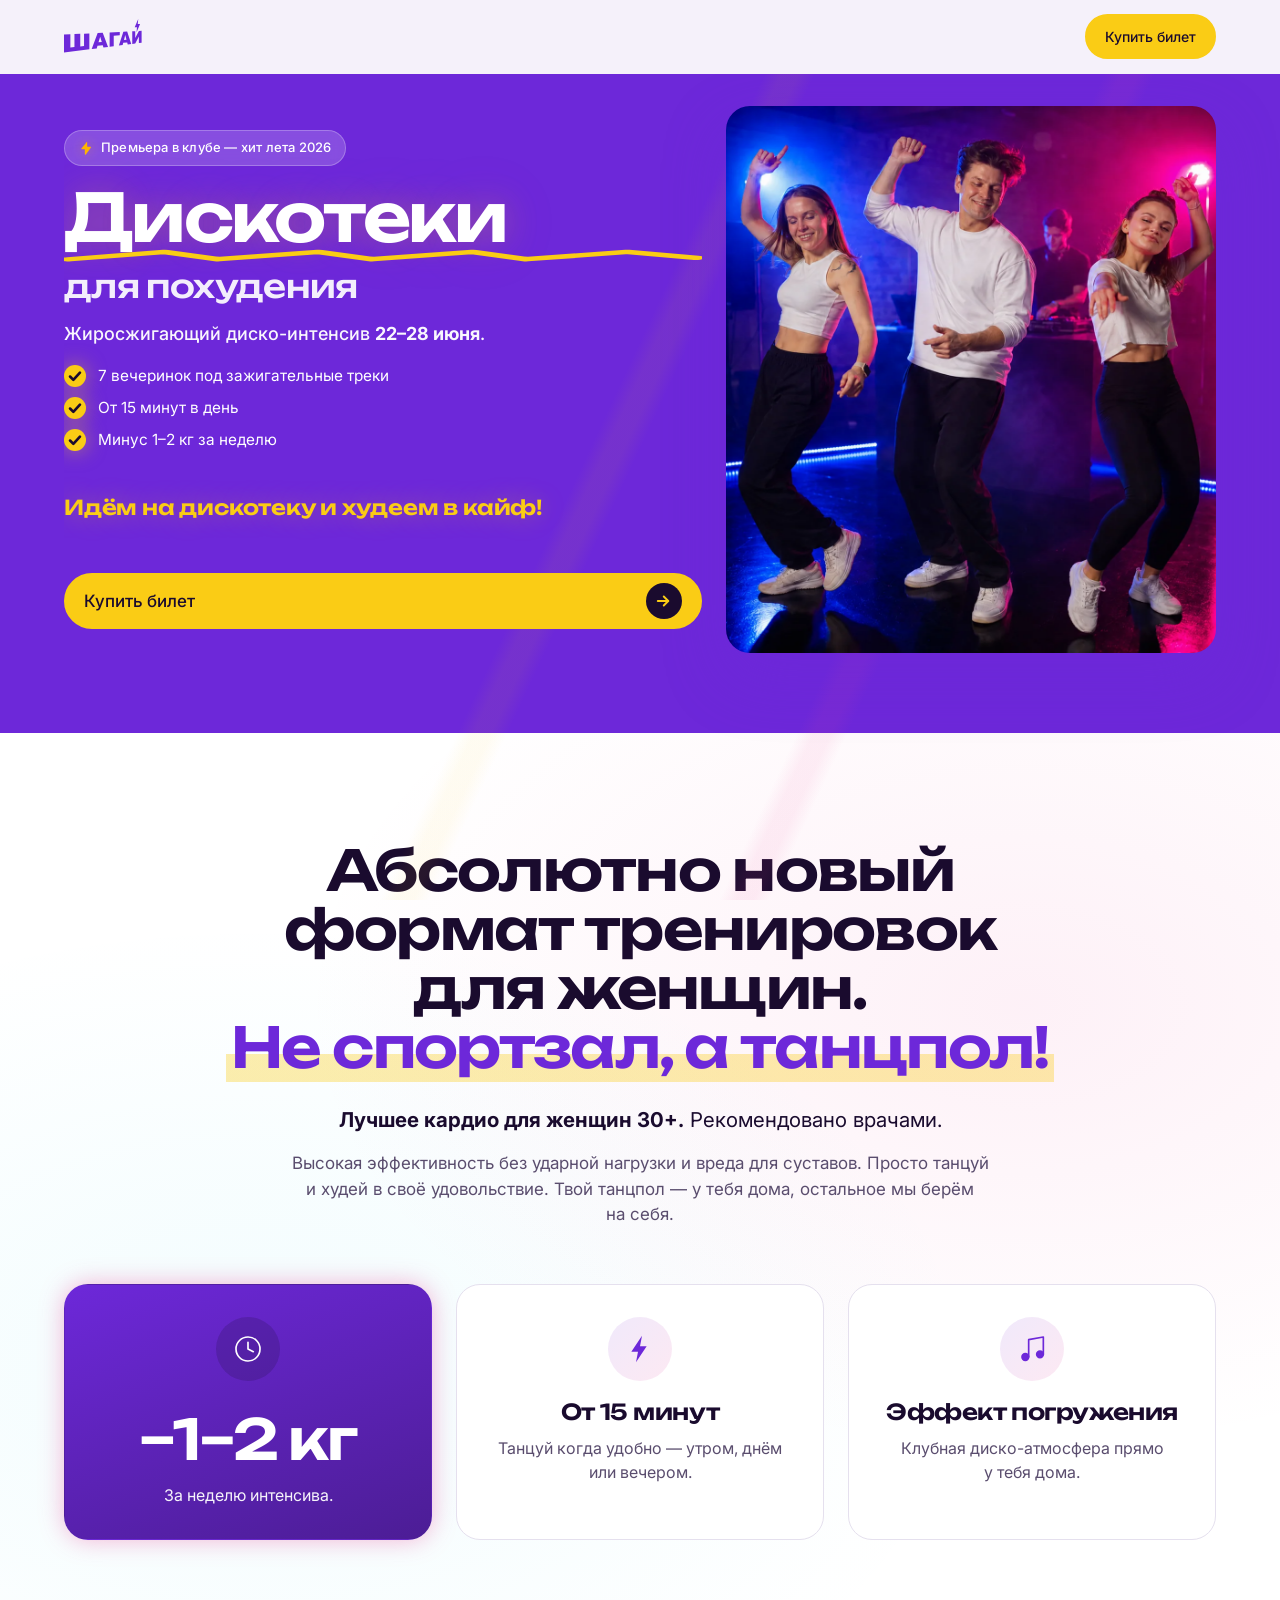
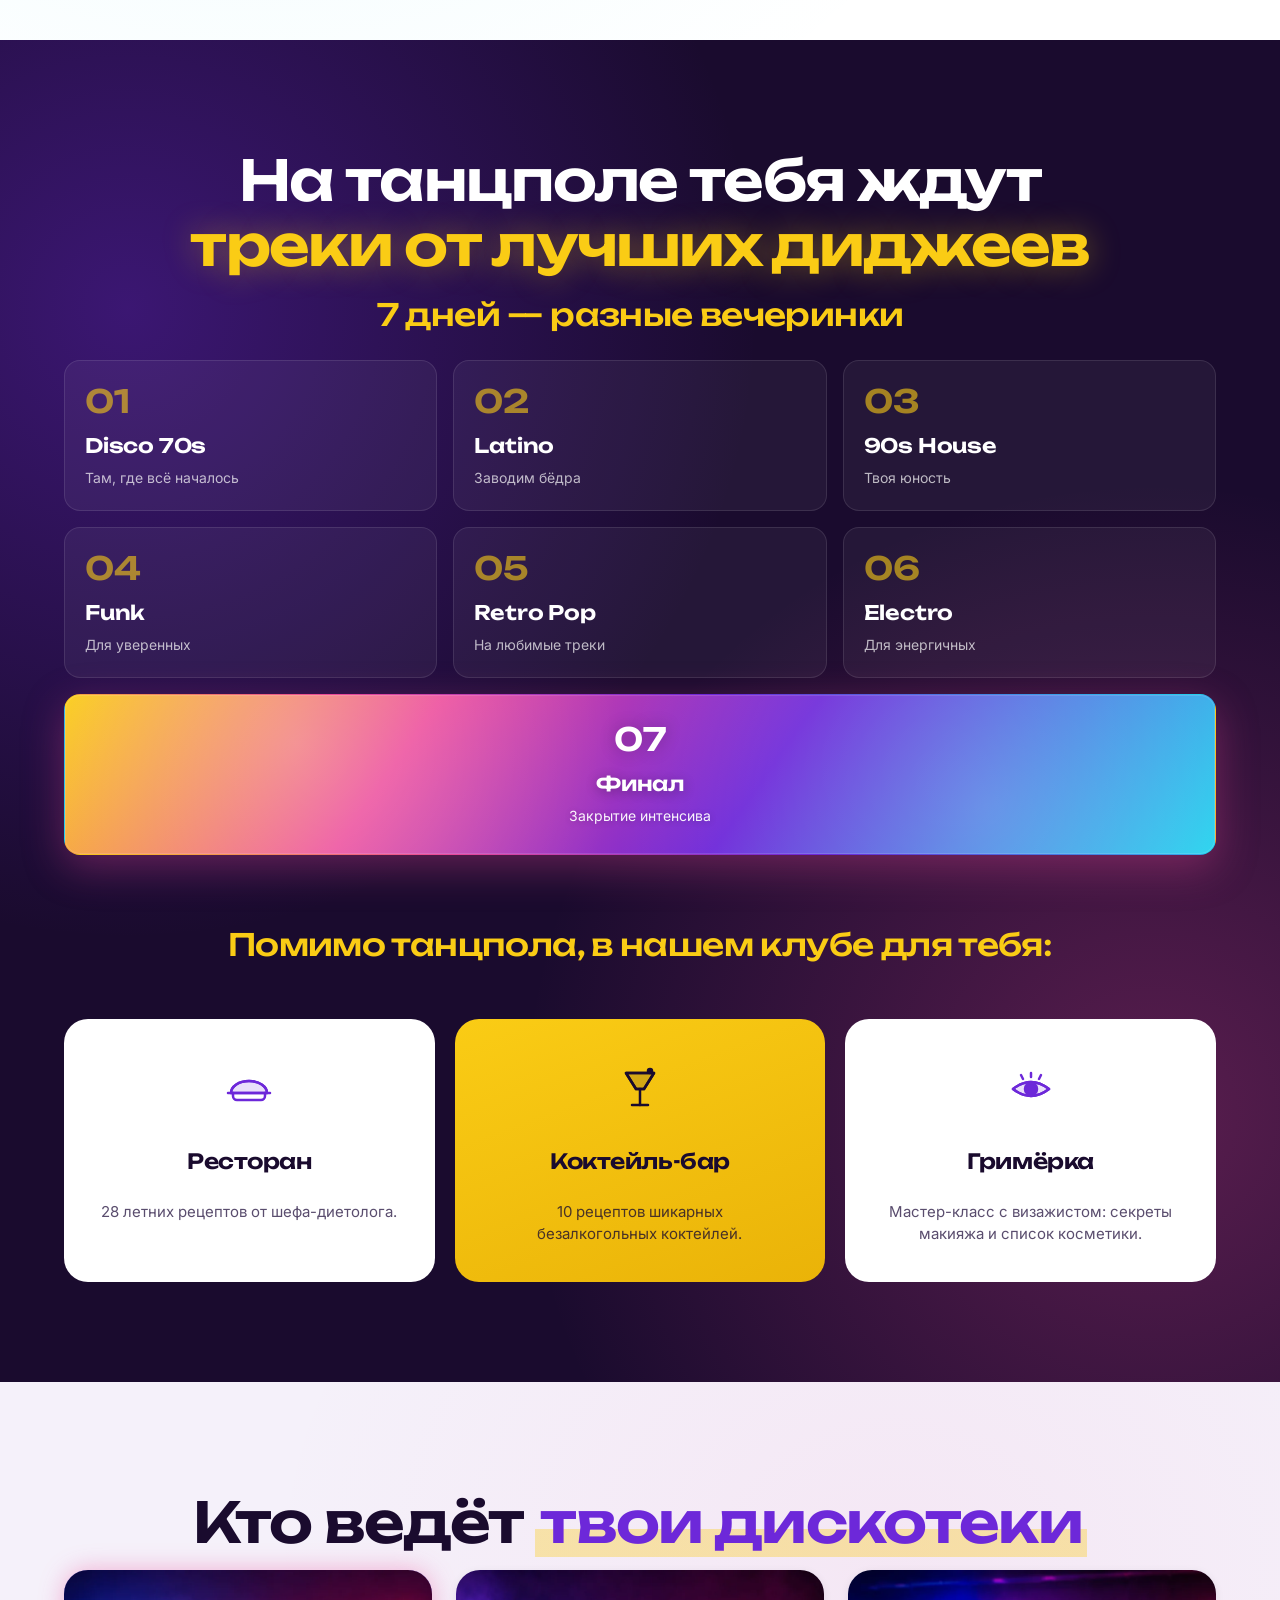
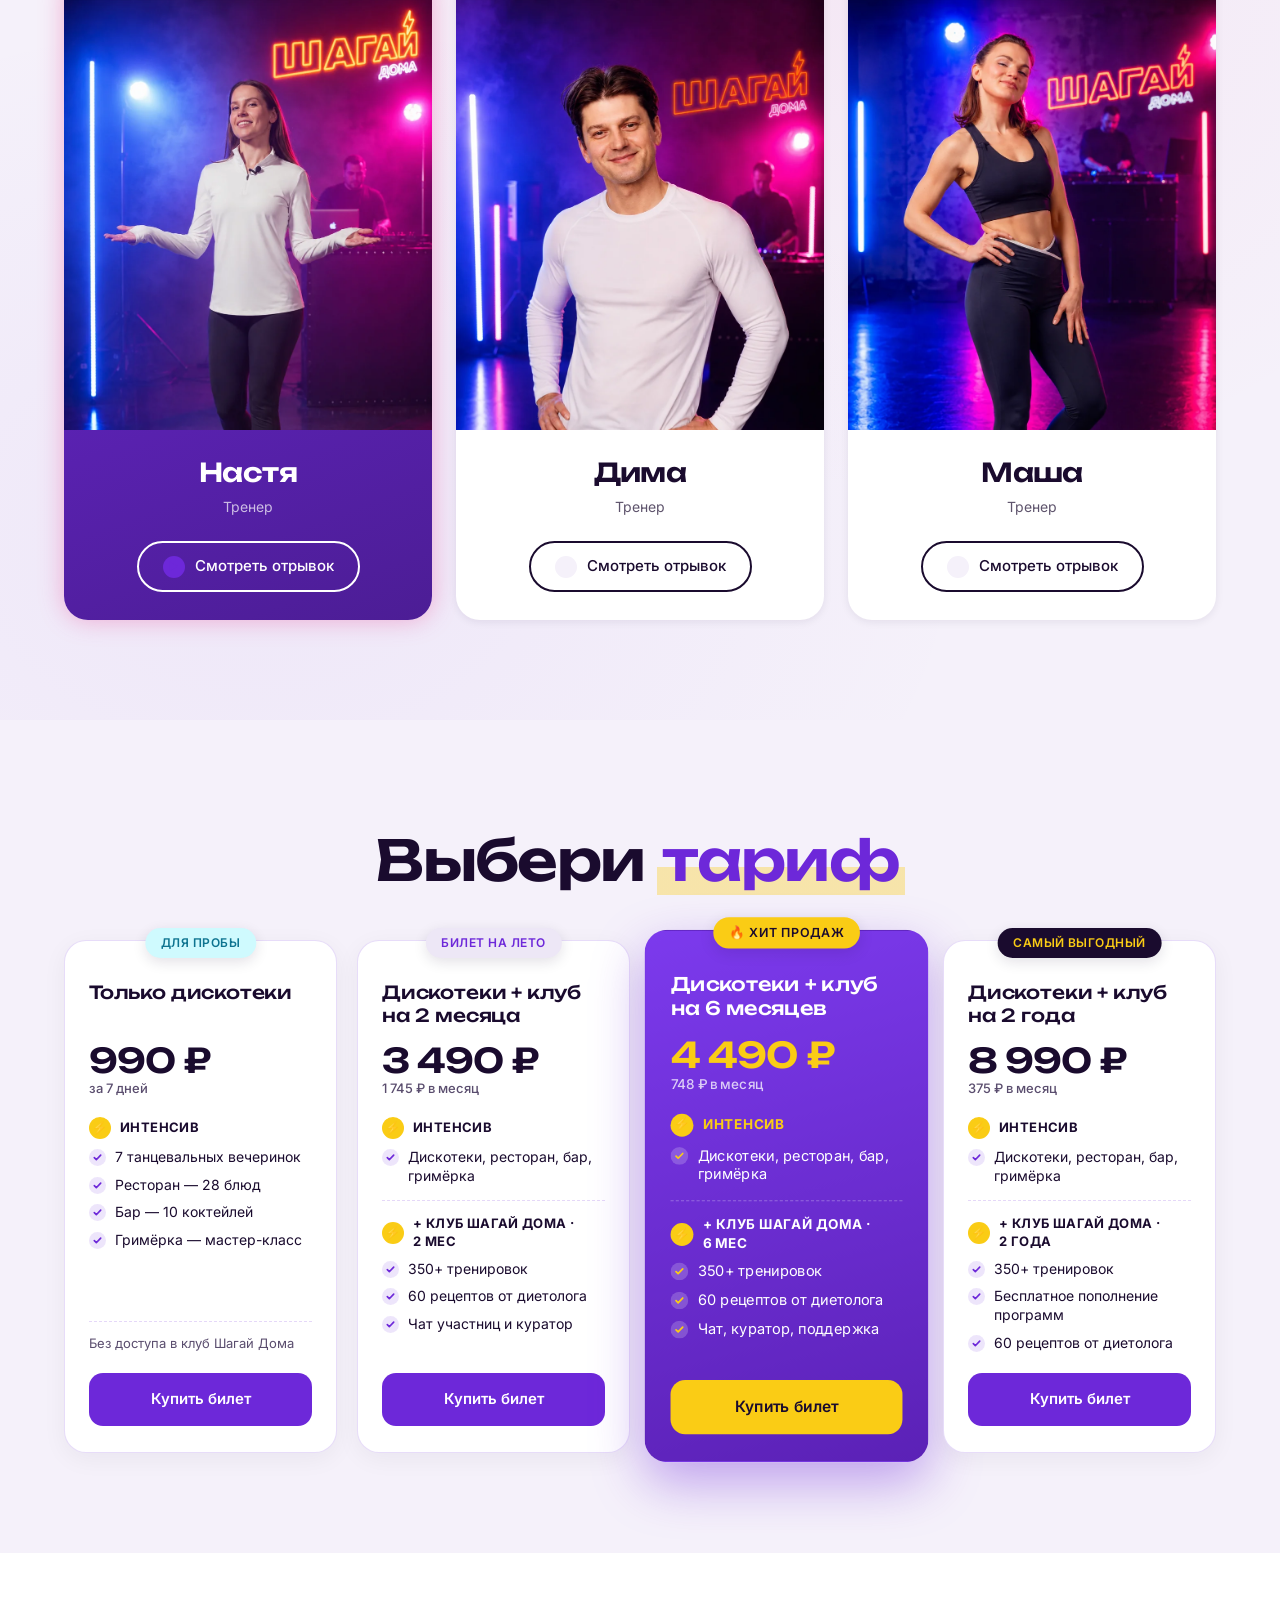
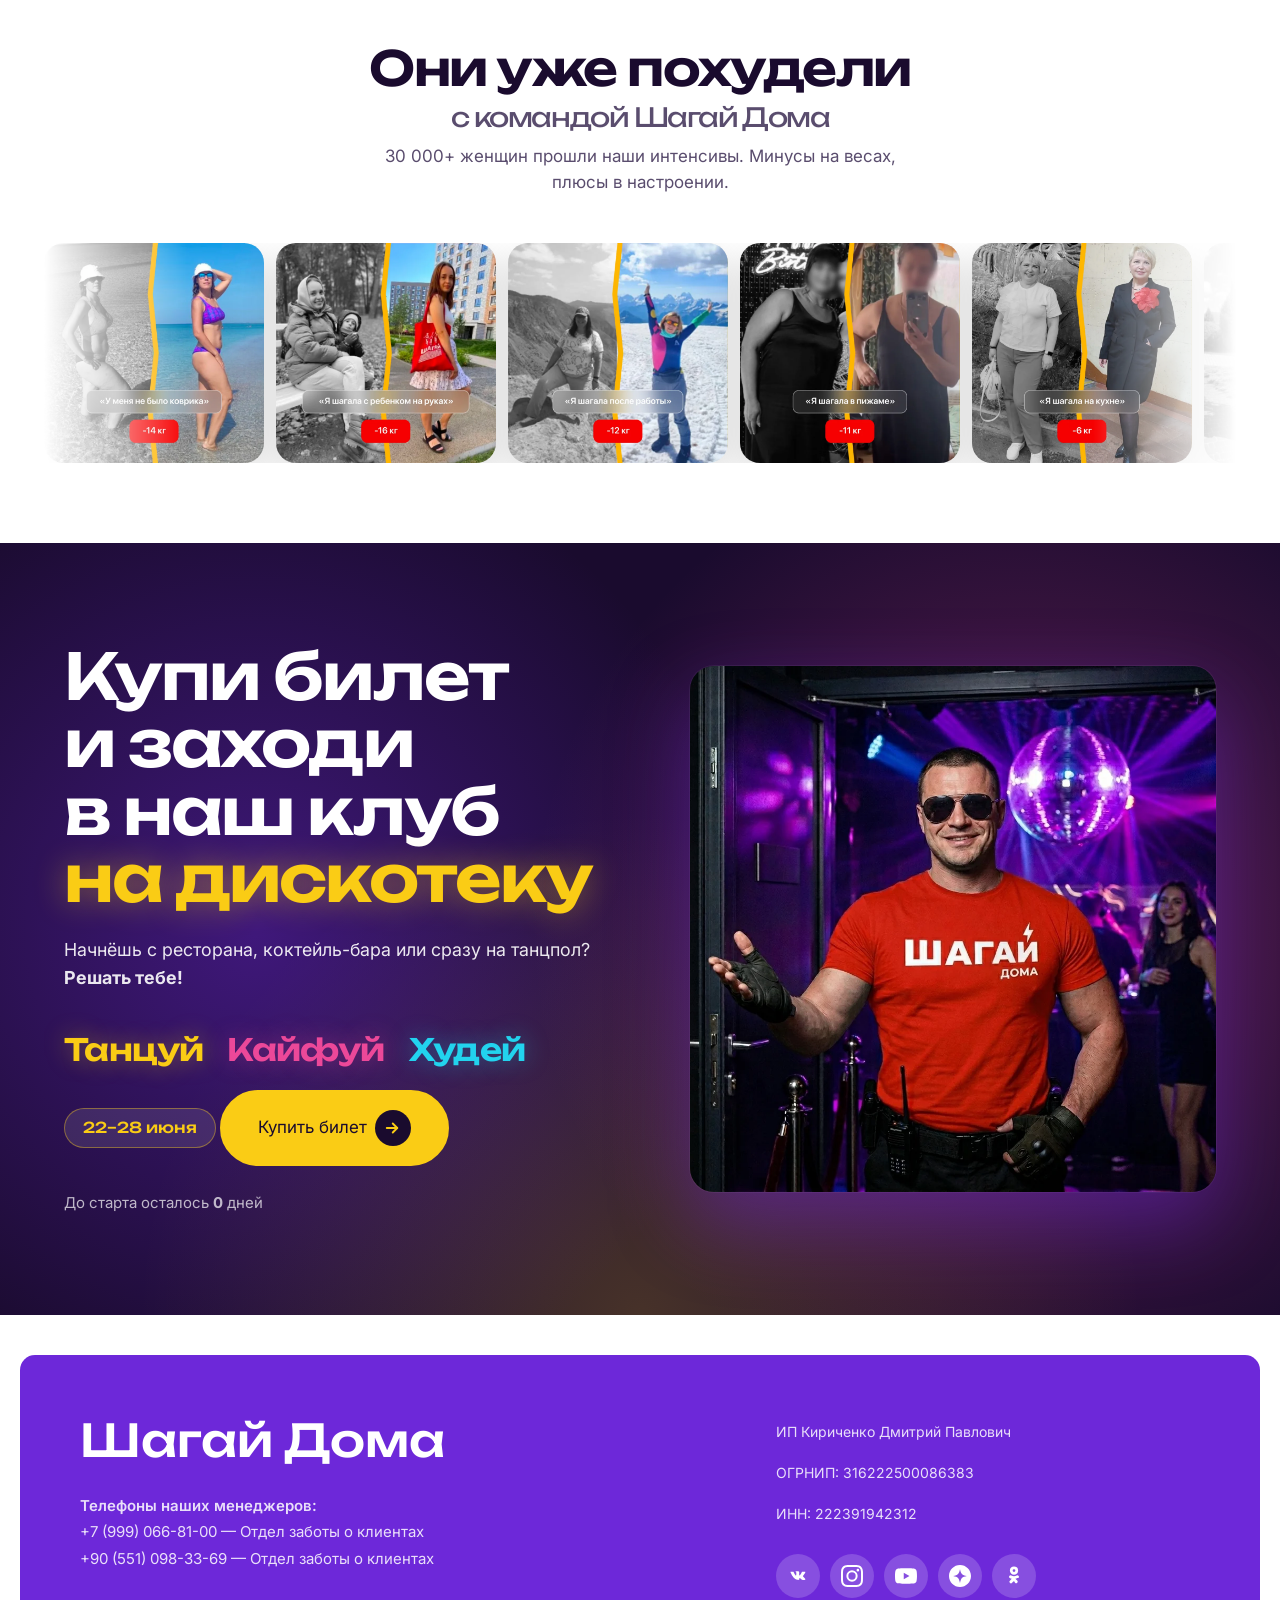
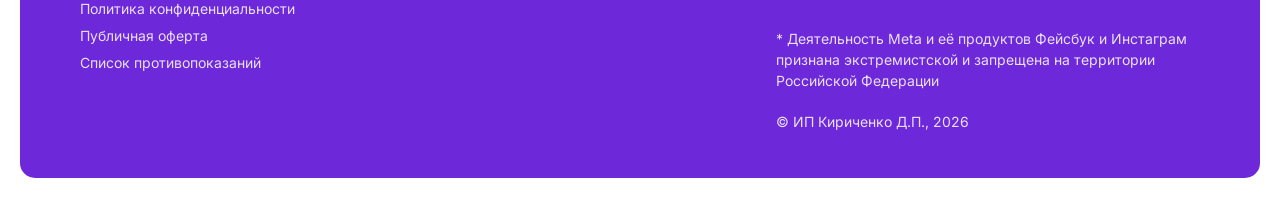
==== commit aaa5796a: "redesign: блок тарифов полностью переписан на чистые классы .tariff* Причина: 73 legacy-правила .rat" ====
--- a/index.html
+++ b/index.html
@@ -20,7 +20,7 @@
   <link rel="preconnect" href="https://fonts.gstatic.com" crossorigin />
   <link href="https://fonts.googleapis.com/css2?family=Unbounded:wght@500;600&family=Inter:wght@400;500;600&display=swap&subset=latin,cyrillic" rel="stylesheet" />
 
-  <link rel="stylesheet" href="styles.css?v=disco-Y" />
+  <link rel="stylesheet" href="styles.css?v=disco-Z" />
 </head>
 <body>
 
@@ -275,82 +275,82 @@
   <div class="container">
     <h2 class="section__title rates__title">Выбери <span class="rates__title-mark">тариф</span></h2>
 
-    <div class="rates__grid">
+    <div class="tariffs">
 
       <!-- 1. ДЛЯ ПРОБЫ — 990 ₽ -->
-      <article class="rate-card">
-        <span class="rate-card__badge-top rate-card__badge-top--entry">Для пробы</span>
-        <h3 class="rate-card__title">Только дискотеки</h3>
-        <div class="rate-card__price">
-          <span class="rate-card__new">990&nbsp;₽</span>
-          <span class="rate-card__monthly">за 7&nbsp;дней</span>
-        </div>
-        <ul class="rate-card__features">
-          <li class="rate-card__features-hero rate-card__features-hero--intensive">Интенсив:</li>
+      <article class="tariff">
+        <span class="tariff__badge tariff__badge--entry">Для пробы</span>
+        <h3 class="tariff__name">Только дискотеки</h3>
+        <div class="tariff__price">
+          <span class="tariff__amount">990&nbsp;₽</span>
+          <span class="tariff__period">за 7&nbsp;дней</span>
+        </div>
+        <ul class="tariff__list">
+          <li class="tariff__group tariff__group--intensive">Интенсив</li>
           <li>7 танцевальных вечеринок</li>
           <li>Ресторан&nbsp;— 28&nbsp;блюд</li>
           <li>Бар&nbsp;— 10&nbsp;коктейлей</li>
           <li>Гримёрка&nbsp;— мастер-класс</li>
-          <li class="rate-card__features-muted">Без доступа в&nbsp;клуб Шагай&nbsp;Дома.</li>
         </ul>
-        <button type="button" class="btn btn--primary btn--block" data-popup="popup-buy-entry" data-metrika-goal="disco-rate-entry-click">Купить билет</button>
+        <p class="tariff__note">Без доступа в&nbsp;клуб Шагай&nbsp;Дома</p>
+        <button type="button" class="tariff__btn" data-popup="popup-buy-entry" data-metrika-goal="disco-rate-entry-click">Купить билет</button>
       </article>
 
       <!-- 2. БИЛЕТ НА ЛЕТО — 3 490 ₽ -->
-      <article class="rate-card">
-        <span class="rate-card__badge-top">Билет на лето</span>
-        <h3 class="rate-card__title">Дискотеки + клуб на 2 месяца</h3>
-        <div class="rate-card__price">
-          <span class="rate-card__new">3&nbsp;490&nbsp;₽</span>
-          <span class="rate-card__monthly">1&nbsp;745&nbsp;₽ в&nbsp;месяц</span>
-        </div>
-        <ul class="rate-card__features">
-          <li class="rate-card__features-hero rate-card__features-hero--intensive">Интенсив:</li>
+      <article class="tariff">
+        <span class="tariff__badge">Билет на лето</span>
+        <h3 class="tariff__name">Дискотеки + клуб<br/>на&nbsp;2&nbsp;месяца</h3>
+        <div class="tariff__price">
+          <span class="tariff__amount">3&nbsp;490&nbsp;₽</span>
+          <span class="tariff__period">1&nbsp;745&nbsp;₽ в&nbsp;месяц</span>
+        </div>
+        <ul class="tariff__list">
+          <li class="tariff__group tariff__group--intensive">Интенсив</li>
           <li>Дискотеки, ресторан, бар, гримёрка</li>
-          <li class="rate-card__features-hero rate-card__features-hero--club">+ клуб Шагай&nbsp;Дома на 2 месяца:</li>
+          <li class="tariff__group tariff__group--club">+ клуб Шагай&nbsp;Дома · 2&nbsp;мес</li>
           <li>350+ тренировок</li>
           <li>60 рецептов от&nbsp;диетолога</li>
           <li>Чат участниц и&nbsp;куратор</li>
         </ul>
-        <button type="button" class="btn btn--primary btn--block" data-popup="popup-buy-summer" data-metrika-goal="disco-rate-summer-click">Купить билет</button>
-      </article>
-
-      <!-- 3. ДИСКОТЕКИ + 6 МЕСЯЦЕВ КЛУБА — 4 490 ₽ (ХИТ ПРОДАЖ) -->
-      <article class="rate-card rate-card--featured">
-        <span class="rate-card__badge-top">Хит продаж</span>
-        <h3 class="rate-card__title">Дискотеки + клуб на 6&nbsp;месяцев</h3>
-        <div class="rate-card__price">
-          <span class="rate-card__new">4&nbsp;490&nbsp;₽</span>
-          <span class="rate-card__monthly">748&nbsp;₽ в&nbsp;месяц</span>
-        </div>
-        <ul class="rate-card__features">
-          <li class="rate-card__features-hero rate-card__features-hero--intensive">Интенсив:</li>
+        <button type="button" class="tariff__btn" data-popup="popup-buy-summer" data-metrika-goal="disco-rate-summer-click">Купить билет</button>
+      </article>
+
+      <!-- 3. ХИТ ПРОДАЖ — 4 490 ₽ -->
+      <article class="tariff tariff--featured">
+        <span class="tariff__badge tariff__badge--hit">🔥 Хит продаж</span>
+        <h3 class="tariff__name">Дискотеки + клуб<br/>на&nbsp;6&nbsp;месяцев</h3>
+        <div class="tariff__price">
+          <span class="tariff__amount">4&nbsp;490&nbsp;₽</span>
+          <span class="tariff__period">748&nbsp;₽ в&nbsp;месяц</span>
+        </div>
+        <ul class="tariff__list">
+          <li class="tariff__group tariff__group--intensive">Интенсив</li>
           <li>Дискотеки, ресторан, бар, гримёрка</li>
-          <li class="rate-card__features-hero rate-card__features-hero--club">+ клуб Шагай&nbsp;Дома на 6 месяцев:</li>
+          <li class="tariff__group tariff__group--club">+ клуб Шагай&nbsp;Дома · 6&nbsp;мес</li>
           <li>350+ тренировок</li>
           <li>60 рецептов от&nbsp;диетолога</li>
           <li>Чат, куратор, поддержка</li>
         </ul>
-        <button type="button" class="btn btn--white btn--block" data-popup="popup-buy-vip" data-metrika-goal="disco-rate-vip-click">Купить билет</button>
-      </article>
-
-      <!-- 4. РЕЗИДЕНТ — 8 990 ₽ -->
-      <article class="rate-card">
-        <span class="rate-card__badge-top rate-card__badge-top--best">Самый выгодный</span>
-        <h3 class="rate-card__title">Дискотеки + клуб на 2 года</h3>
-        <div class="rate-card__price">
-          <span class="rate-card__new">8&nbsp;990&nbsp;₽</span>
-          <span class="rate-card__monthly">375&nbsp;₽ в&nbsp;месяц</span>
-        </div>
-        <ul class="rate-card__features">
-          <li class="rate-card__features-hero rate-card__features-hero--intensive">Интенсив:</li>
+        <button type="button" class="tariff__btn tariff__btn--accent" data-popup="popup-buy-vip" data-metrika-goal="disco-rate-vip-click">Купить билет</button>
+      </article>
+
+      <!-- 4. САМЫЙ ВЫГОДНЫЙ — 8 990 ₽ -->
+      <article class="tariff">
+        <span class="tariff__badge tariff__badge--best">Самый выгодный</span>
+        <h3 class="tariff__name">Дискотеки + клуб<br/>на&nbsp;2&nbsp;года</h3>
+        <div class="tariff__price">
+          <span class="tariff__amount">8&nbsp;990&nbsp;₽</span>
+          <span class="tariff__period">375&nbsp;₽ в&nbsp;месяц</span>
+        </div>
+        <ul class="tariff__list">
+          <li class="tariff__group tariff__group--intensive">Интенсив</li>
           <li>Дискотеки, ресторан, бар, гримёрка</li>
-          <li class="rate-card__features-hero rate-card__features-hero--club">+ клуб Шагай&nbsp;Дома на 2 года:</li>
+          <li class="tariff__group tariff__group--club">+ клуб Шагай&nbsp;Дома · 2&nbsp;года</li>
           <li>350+ тренировок</li>
           <li>Бесплатное пополнение программ</li>
           <li>60 рецептов от&nbsp;диетолога</li>
         </ul>
-        <button type="button" class="btn btn--primary btn--block" data-popup="popup-buy-resident" data-metrika-goal="disco-rate-resident-click">Купить билет</button>
+        <button type="button" class="tariff__btn" data-popup="popup-buy-resident" data-metrika-goal="disco-rate-resident-click">Купить билет</button>
       </article>
 
     </div>
@@ -565,6 +565,6 @@
 <!-- Back to top -->
 <button class="back-to-top" id="backToTop" aria-label="Наверх">↑</button>
 
-<script src="script.js?v=disco-Y"></script>
+<script src="script.js?v=disco-Z"></script>
 </body>
 </html>
--- a/styles.css
+++ b/styles.css
@@ -4019,3 +4019,218 @@
   color: #FACC15;
   margin-bottom: 24px;
 }
+
+/* =================================================================
+   ТАРИФЫ v2 — чистый блок на классах .tariff* (без legacy rate-card)
+   ================================================================= */
+.tariffs {
+  display: grid;
+  grid-template-columns: repeat(4, 1fr);
+  gap: 20px;
+  align-items: stretch;
+  max-width: 1200px;
+  margin: 0 auto;
+}
+@media (max-width: 1080px) {
+  .tariffs { grid-template-columns: repeat(2, 1fr); gap: 18px; max-width: 680px; }
+}
+@media (max-width: 560px) {
+  .tariffs { grid-template-columns: 1fr; max-width: 420px; }
+}
+
+.tariff {
+  position: relative;
+  display: flex;
+  flex-direction: column;
+  background: #fff;
+  border: 1.5px solid rgba(109, 40, 217, 0.16);
+  border-radius: 22px;
+  padding: 30px 24px 26px;
+  box-shadow: 0 6px 24px rgba(26, 11, 46, 0.05);
+  transition: transform .25s ease, box-shadow .25s ease, border-color .25s ease;
+}
+.tariff:hover {
+  transform: translateY(-6px);
+  box-shadow: 0 18px 44px rgba(109, 40, 217, 0.18);
+  border-color: rgba(109, 40, 217, 0.4);
+}
+
+/* Featured — фиолетовая заливка, приподнята */
+.tariff--featured {
+  background: linear-gradient(165deg, #7C3AED 0%, #5B21B6 100%);
+  border-color: transparent;
+  color: #fff;
+  box-shadow: 0 20px 50px rgba(109, 40, 217, 0.4);
+}
+@media (min-width: 1081px) {
+  .tariff--featured { transform: scale(1.04); }
+  .tariff--featured:hover { transform: scale(1.04) translateY(-6px); }
+}
+
+/* Бейдж сверху по центру */
+.tariff__badge {
+  position: absolute;
+  top: -13px;
+  left: 50%;
+  transform: translateX(-50%);
+  white-space: nowrap;
+  font-family: var(--font-b);
+  font-weight: 600;
+  font-size: 12px;
+  letter-spacing: 0.04em;
+  text-transform: uppercase;
+  padding: 6px 16px;
+  border-radius: 999px;
+  background: #EDE7F6;
+  color: var(--color-primary);
+  box-shadow: 0 4px 14px rgba(26, 11, 46, 0.12);
+}
+.tariff__badge--entry { background: #CFFAFE; color: #0E7490; }
+.tariff__badge--best  { background: #1A0B2E; color: #FACC15; }
+.tariff__badge--hit   { background: #FACC15; color: #1A0B2E; }
+
+/* Название тарифа */
+.tariff__name {
+  font-family: var(--font-h);
+  font-weight: 500;
+  font-size: 18px;
+  line-height: 1.25;
+  letter-spacing: -0.01em;
+  margin: 10px 0 0;
+  min-height: 48px;            /* ровняем цену во всех карточках */
+  color: inherit;
+}
+@media (max-width: 560px) {
+  .tariff__name { min-height: 0; }
+  .tariff__name br { display: none; }
+}
+
+/* Цена */
+.tariff__price {
+  display: flex;
+  flex-direction: column;
+  gap: 2px;
+  margin: 14px 0 18px;
+}
+.tariff__amount {
+  font-family: var(--font-h);
+  font-weight: 600;
+  font-size: 34px;
+  line-height: 1;
+  letter-spacing: -0.03em;
+  color: inherit;
+}
+.tariff--featured .tariff__amount { color: #FACC15; }
+.tariff__period {
+  font-size: 13px;
+  font-weight: 500;
+  color: var(--color-muted);
+}
+.tariff--featured .tariff__period { color: rgba(255, 255, 255, 0.75); }
+
+/* Список фич */
+.tariff__list {
+  list-style: none;
+  margin: 0;
+  padding: 0;
+  display: flex;
+  flex-direction: column;
+  gap: 9px;
+  flex: 1;                     /* кнопка прижимается к низу — выравнивание по всем карточкам */
+  font-size: 14px;
+  line-height: 1.35;
+}
+/* Обычный пункт — галочка-кружок */
+.tariff__list > li {
+  position: relative;
+  padding-left: 26px;
+  color: inherit;
+}
+.tariff__list > li:not(.tariff__group)::before {
+  content: "";
+  position: absolute;
+  left: 0;
+  top: 1px;
+  width: 17px;
+  height: 17px;
+  border-radius: 50%;
+  background: rgba(109, 40, 217, 0.12)
+    url('data:image/svg+xml;utf8,<svg xmlns="http://www.w3.org/2000/svg" viewBox="0 0 12 12"><path d="M2.5 6.2l2.2 2.2 4.8-5" stroke="%236D28D9" stroke-width="1.8" stroke-linecap="round" stroke-linejoin="round" fill="none"/></svg>')
+    center / 11px no-repeat;
+}
+.tariff--featured .tariff__list > li:not(.tariff__group)::before {
+  background: rgba(255, 255, 255, 0.2)
+    url('data:image/svg+xml;utf8,<svg xmlns="http://www.w3.org/2000/svg" viewBox="0 0 12 12"><path d="M2.5 6.2l2.2 2.2 4.8-5" stroke="%23FACC15" stroke-width="1.8" stroke-linecap="round" stroke-linejoin="round" fill="none"/></svg>')
+    center / 11px no-repeat;
+}
+
+/* Группа-заголовок с молнией в круге, на одной линии с текстом */
+.tariff__group {
+  display: flex;
+  align-items: center;
+  gap: 9px;
+  padding-left: 0 !important;
+  font-weight: 700;
+  font-size: 13px;
+  letter-spacing: 0.03em;
+  text-transform: uppercase;
+}
+.tariff__group::before {
+  content: "⚡";
+  flex: 0 0 auto;
+  width: 22px;
+  height: 22px;
+  border-radius: 50%;
+  display: inline-flex;
+  align-items: center;
+  justify-content: center;
+  font-size: 12px;
+  background: #FACC15;
+  color: #1A0B2E;
+}
+.tariff__group--intensive { color: var(--color-accent); }
+.tariff__group--club {
+  color: var(--color-primary);
+  margin-top: 6px;
+  padding-top: 14px !important;
+  border-top: 1px dashed rgba(109, 40, 217, 0.18);
+}
+.tariff--featured .tariff__group--intensive { color: #FACC15; }
+.tariff--featured .tariff__group--club {
+  color: #fff;
+  border-top-color: rgba(255, 255, 255, 0.28);
+}
+
+/* Заметка «без доступа в клуб» — без маркера */
+.tariff__note {
+  margin: 12px 0 0;
+  padding-top: 12px;
+  border-top: 1px dashed rgba(109, 40, 217, 0.18);
+  font-size: 13px;
+  color: var(--color-muted);
+}
+
+/* Кнопка */
+.tariff__btn {
+  margin-top: 20px;
+  width: 100%;
+  padding: 15px 20px;
+  border: none;
+  border-radius: 14px;
+  font-family: var(--font-b);
+  font-weight: 600;
+  font-size: 15px;
+  cursor: pointer;
+  background: var(--color-primary);
+  color: #fff;
+  transition: background .2s ease, transform .15s ease;
+}
+.tariff__btn:hover { background: #5B21B6; }
+.tariff__btn:active { transform: translateY(1px); }
+.tariff__btn:focus-visible { outline: 3px solid #FACC15; outline-offset: 3px; }
+/* Кнопка в featured-карточке — жёлтая */
+.tariff__btn--accent {
+  background: #FACC15;
+  color: #1A0B2E;
+}
+.tariff__btn--accent:hover { background: #FDE047; }
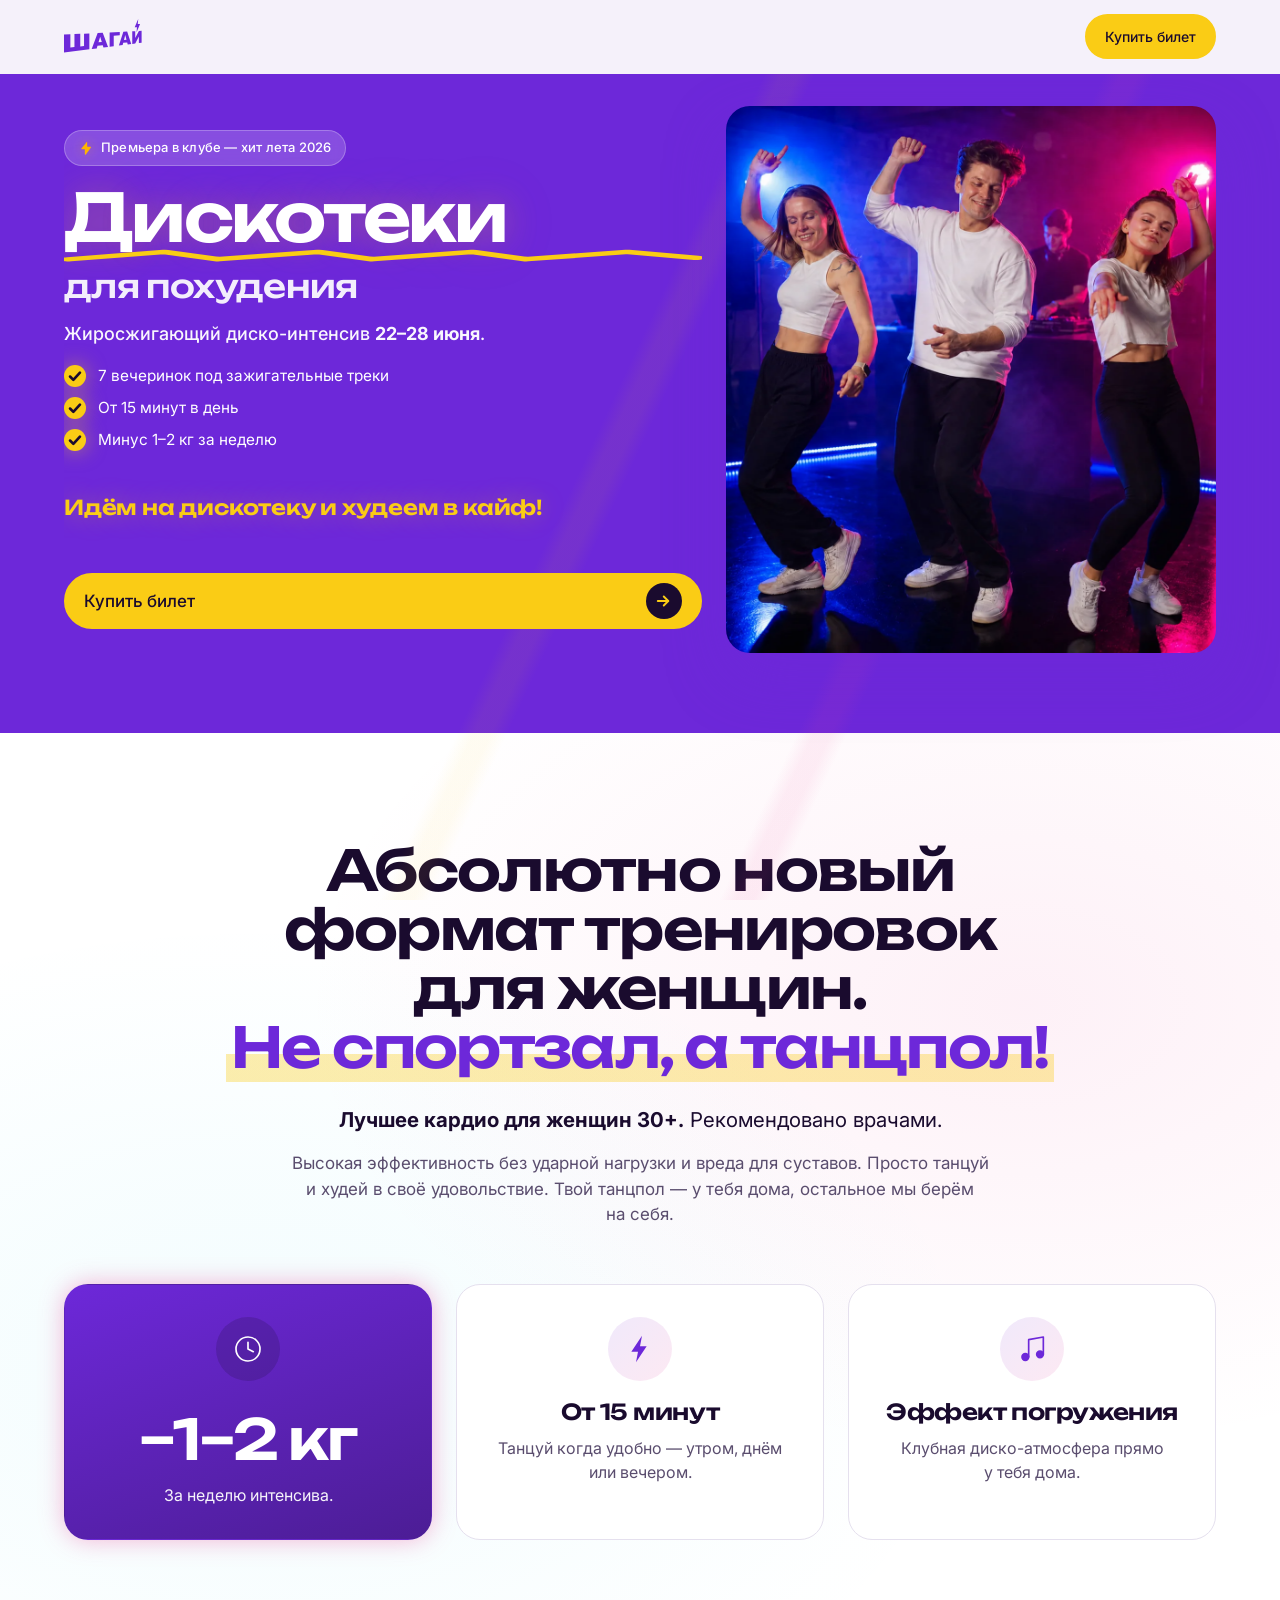
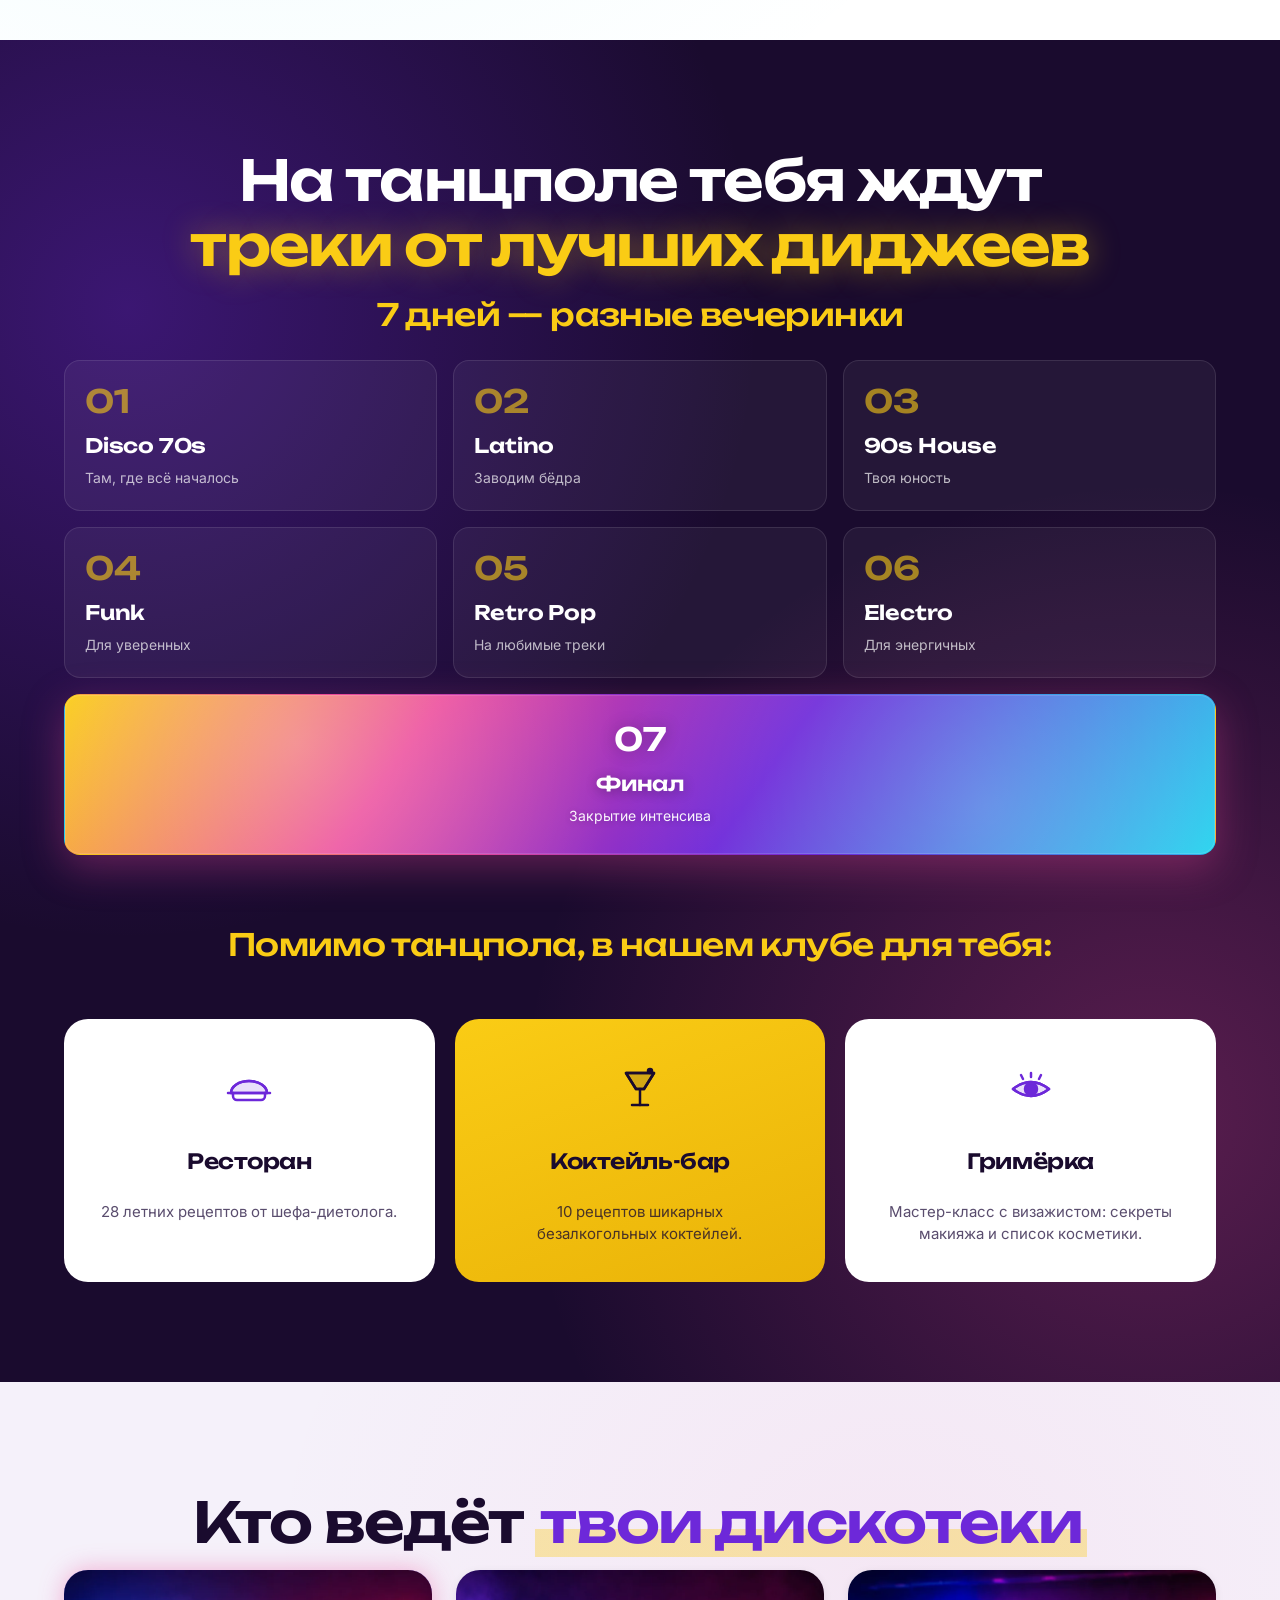
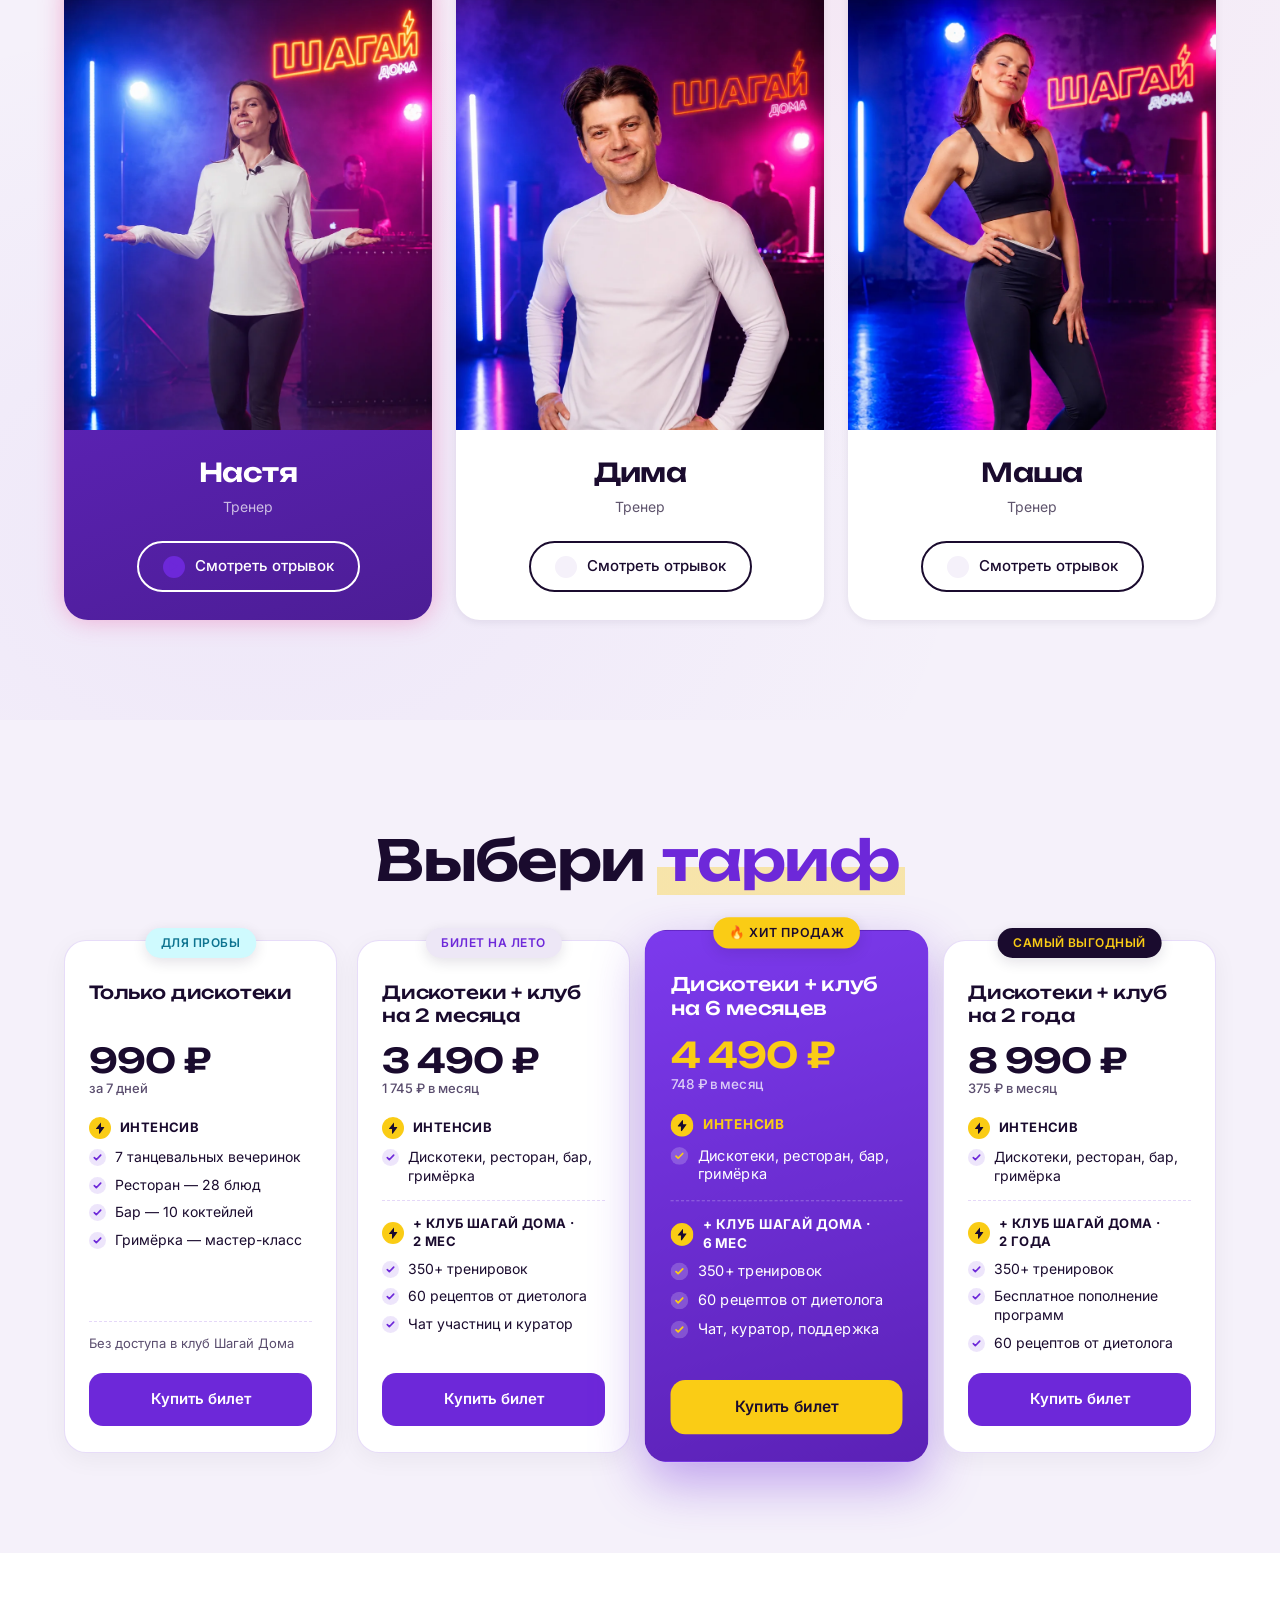
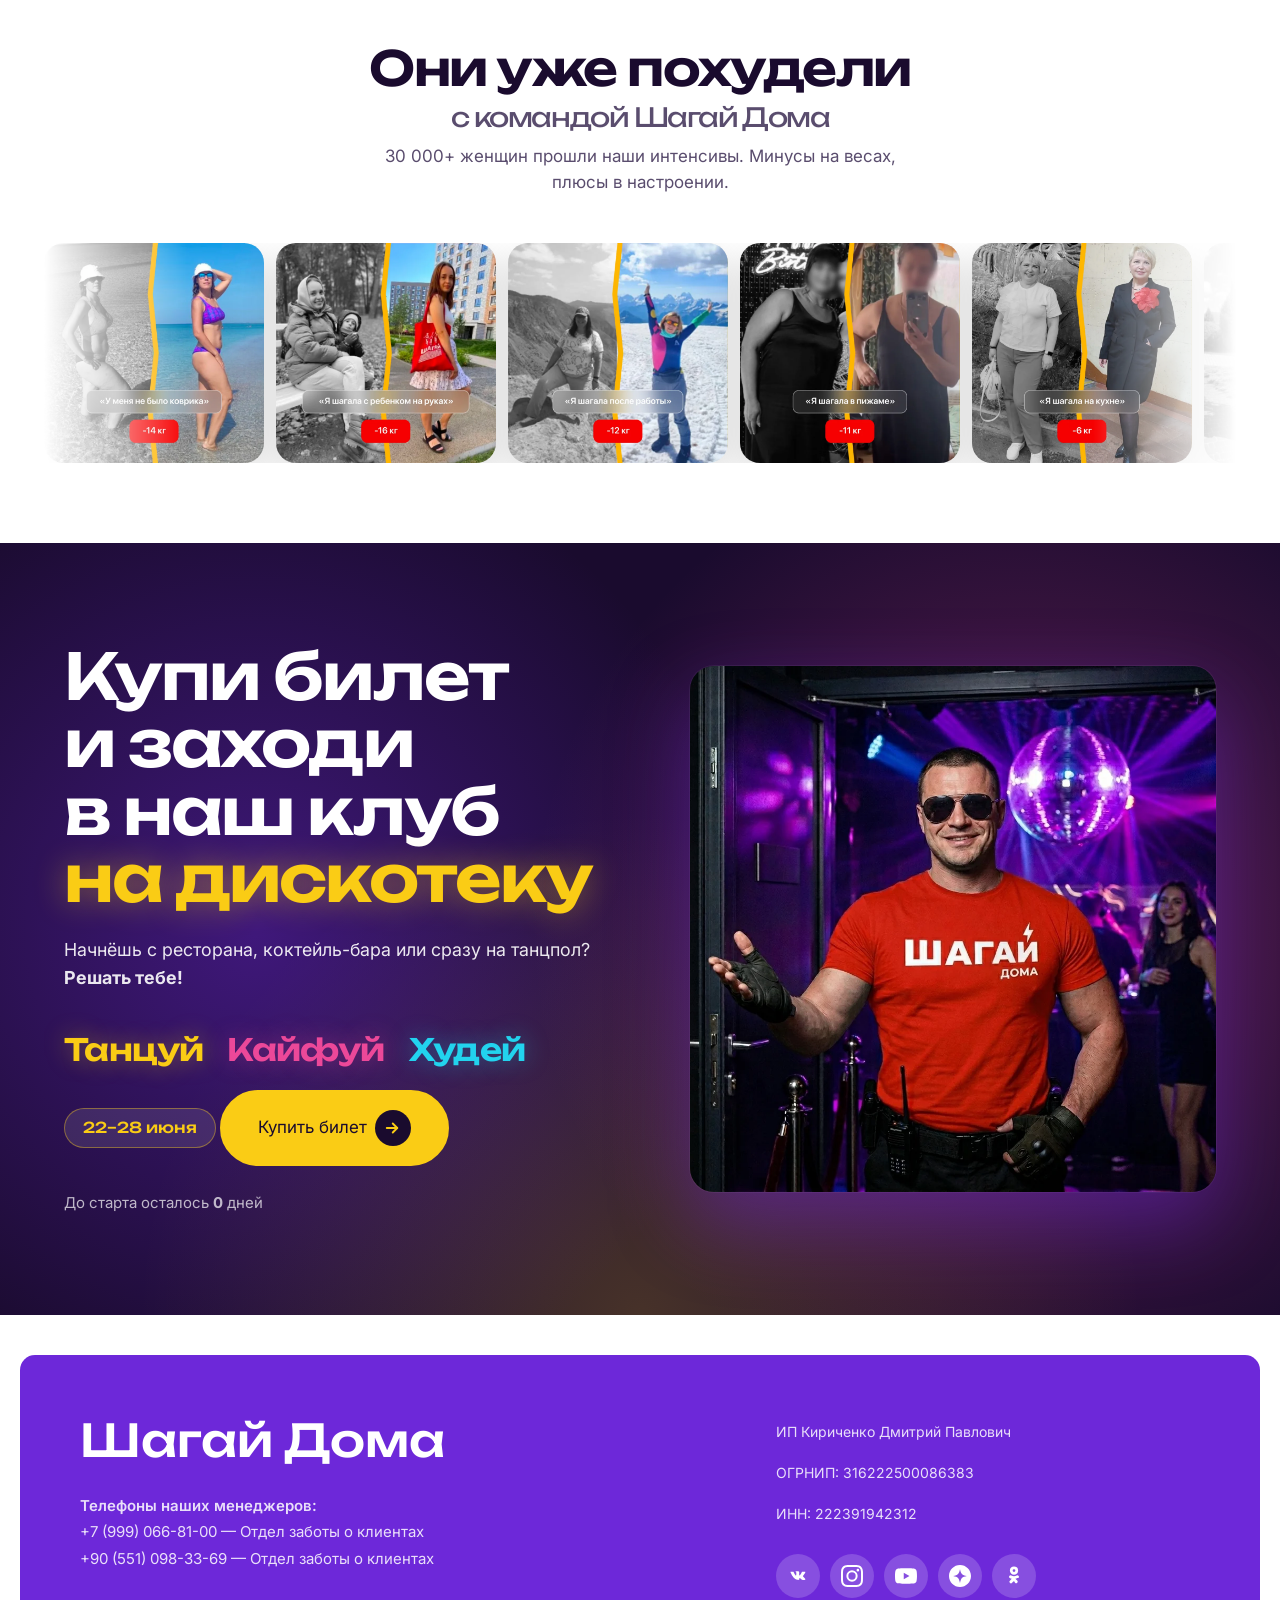
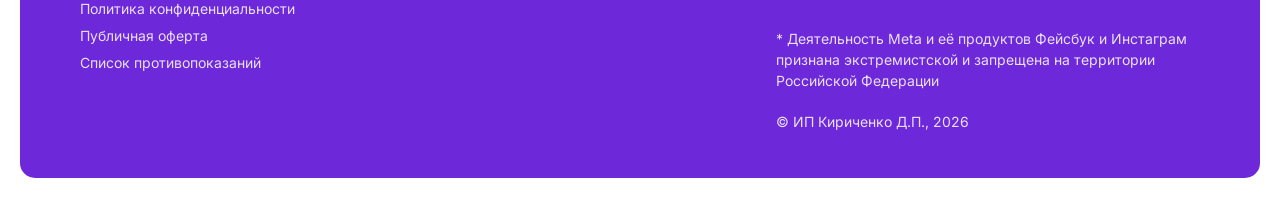
==== commit d83ee31b: "fix: молния в тарифах — тёмная SVG вместо emoji (была жёлтая на жёлтом) Emoji ⚡ — цветной глиф, colo" ====
--- a/index.html
+++ b/index.html
@@ -20,7 +20,7 @@
   <link rel="preconnect" href="https://fonts.gstatic.com" crossorigin />
   <link href="https://fonts.googleapis.com/css2?family=Unbounded:wght@500;600&family=Inter:wght@400;500;600&display=swap&subset=latin,cyrillic" rel="stylesheet" />
 
-  <link rel="stylesheet" href="styles.css?v=disco-Z" />
+  <link rel="stylesheet" href="styles.css?v=disco-AA" />
 </head>
 <body>
 
@@ -565,6 +565,6 @@
 <!-- Back to top -->
 <button class="back-to-top" id="backToTop" aria-label="Наверх">↑</button>
 
-<script src="script.js?v=disco-Z"></script>
+<script src="script.js?v=disco-AA"></script>
 </body>
 </html>
--- a/styles.css
+++ b/styles.css
@@ -4176,17 +4176,14 @@
   text-transform: uppercase;
 }
 .tariff__group::before {
-  content: "⚡";
+  content: "";
   flex: 0 0 auto;
   width: 22px;
   height: 22px;
   border-radius: 50%;
-  display: inline-flex;
-  align-items: center;
-  justify-content: center;
-  font-size: 12px;
-  background: #FACC15;
-  color: #1A0B2E;
+  background: #FACC15
+    url('data:image/svg+xml;utf8,<svg xmlns="http://www.w3.org/2000/svg" viewBox="0 0 24 24" fill="%231A0B2E"><path d="M13 2L4.09 12.97c-.39.48-.05 1.18.58 1.18H10v8.32c0 .94 1.2 1.34 1.77.59L20.5 11.09c.36-.47.03-1.15-.57-1.15H14V2.68C14 1.74 12.78 1.34 12.21 2.09L13 2z"/></svg>')
+    center / 12px 12px no-repeat;
 }
 .tariff__group--intensive { color: var(--color-accent); }
 .tariff__group--club {
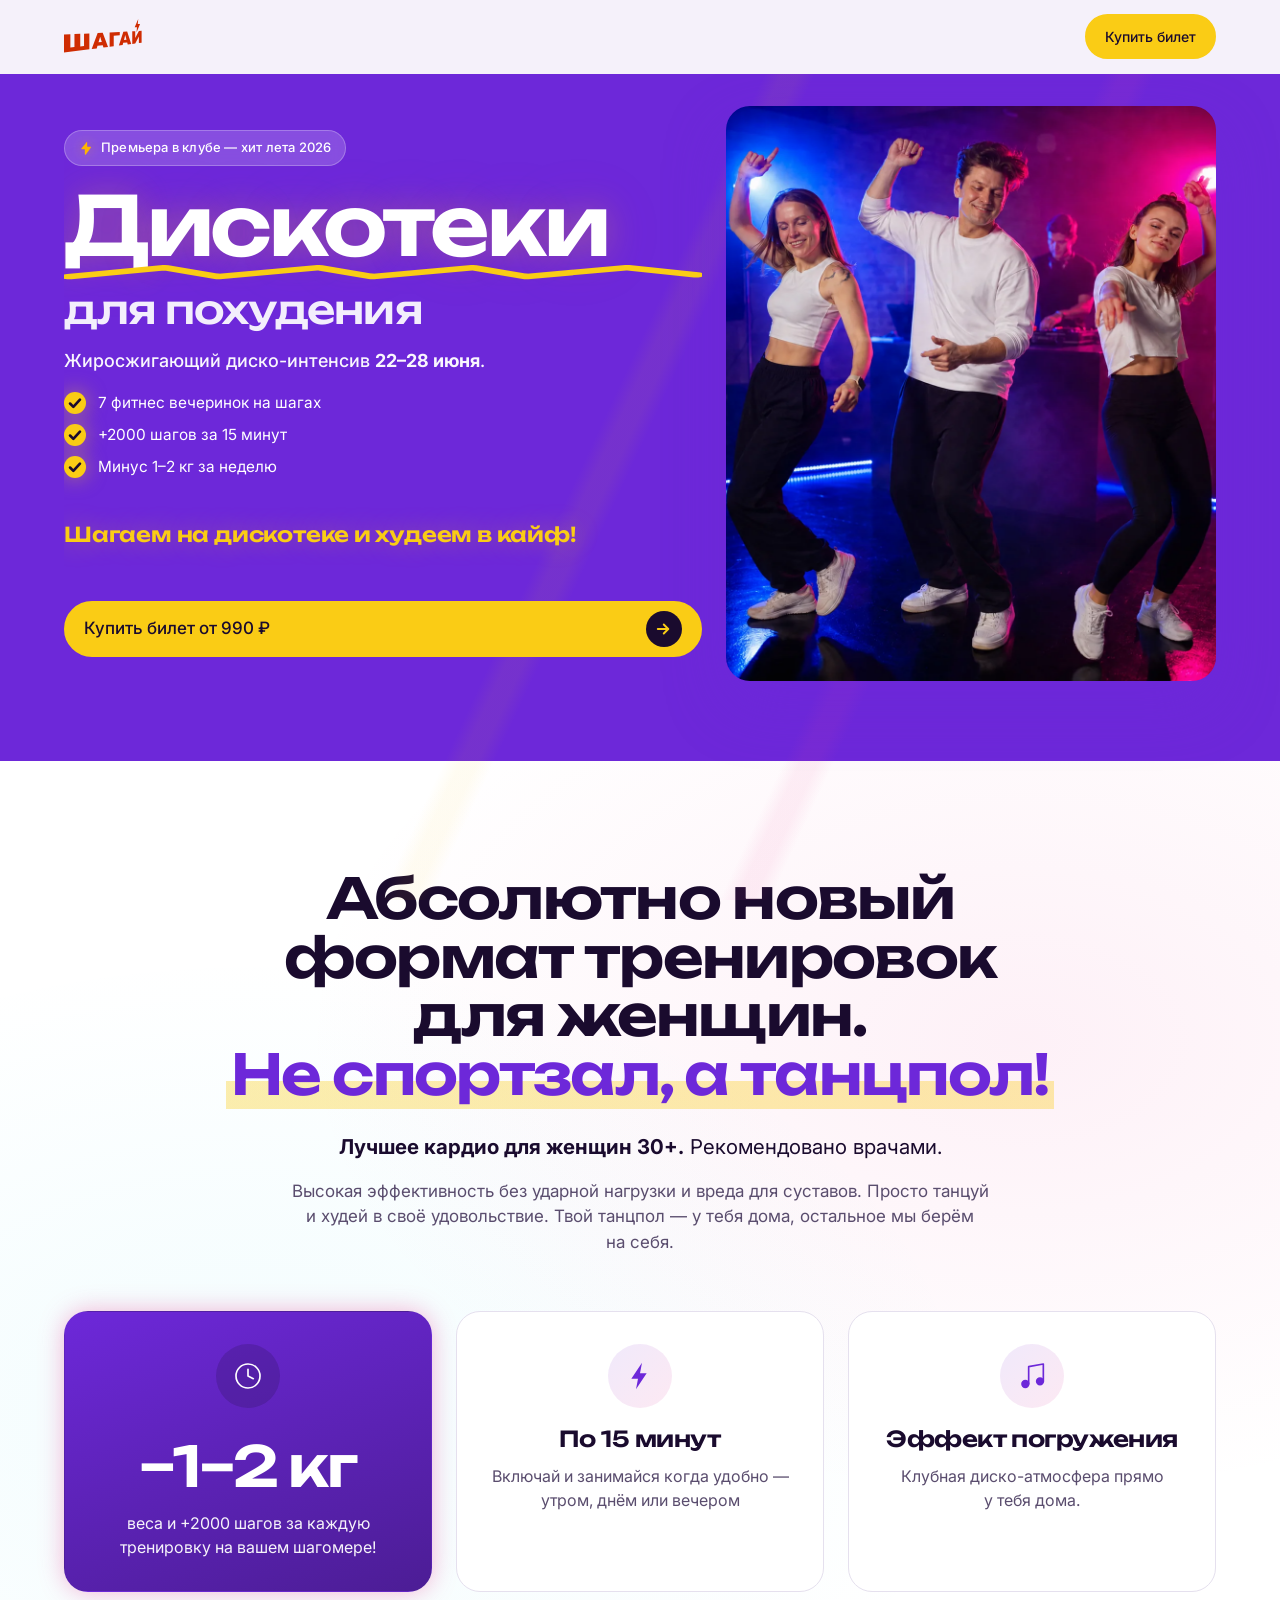
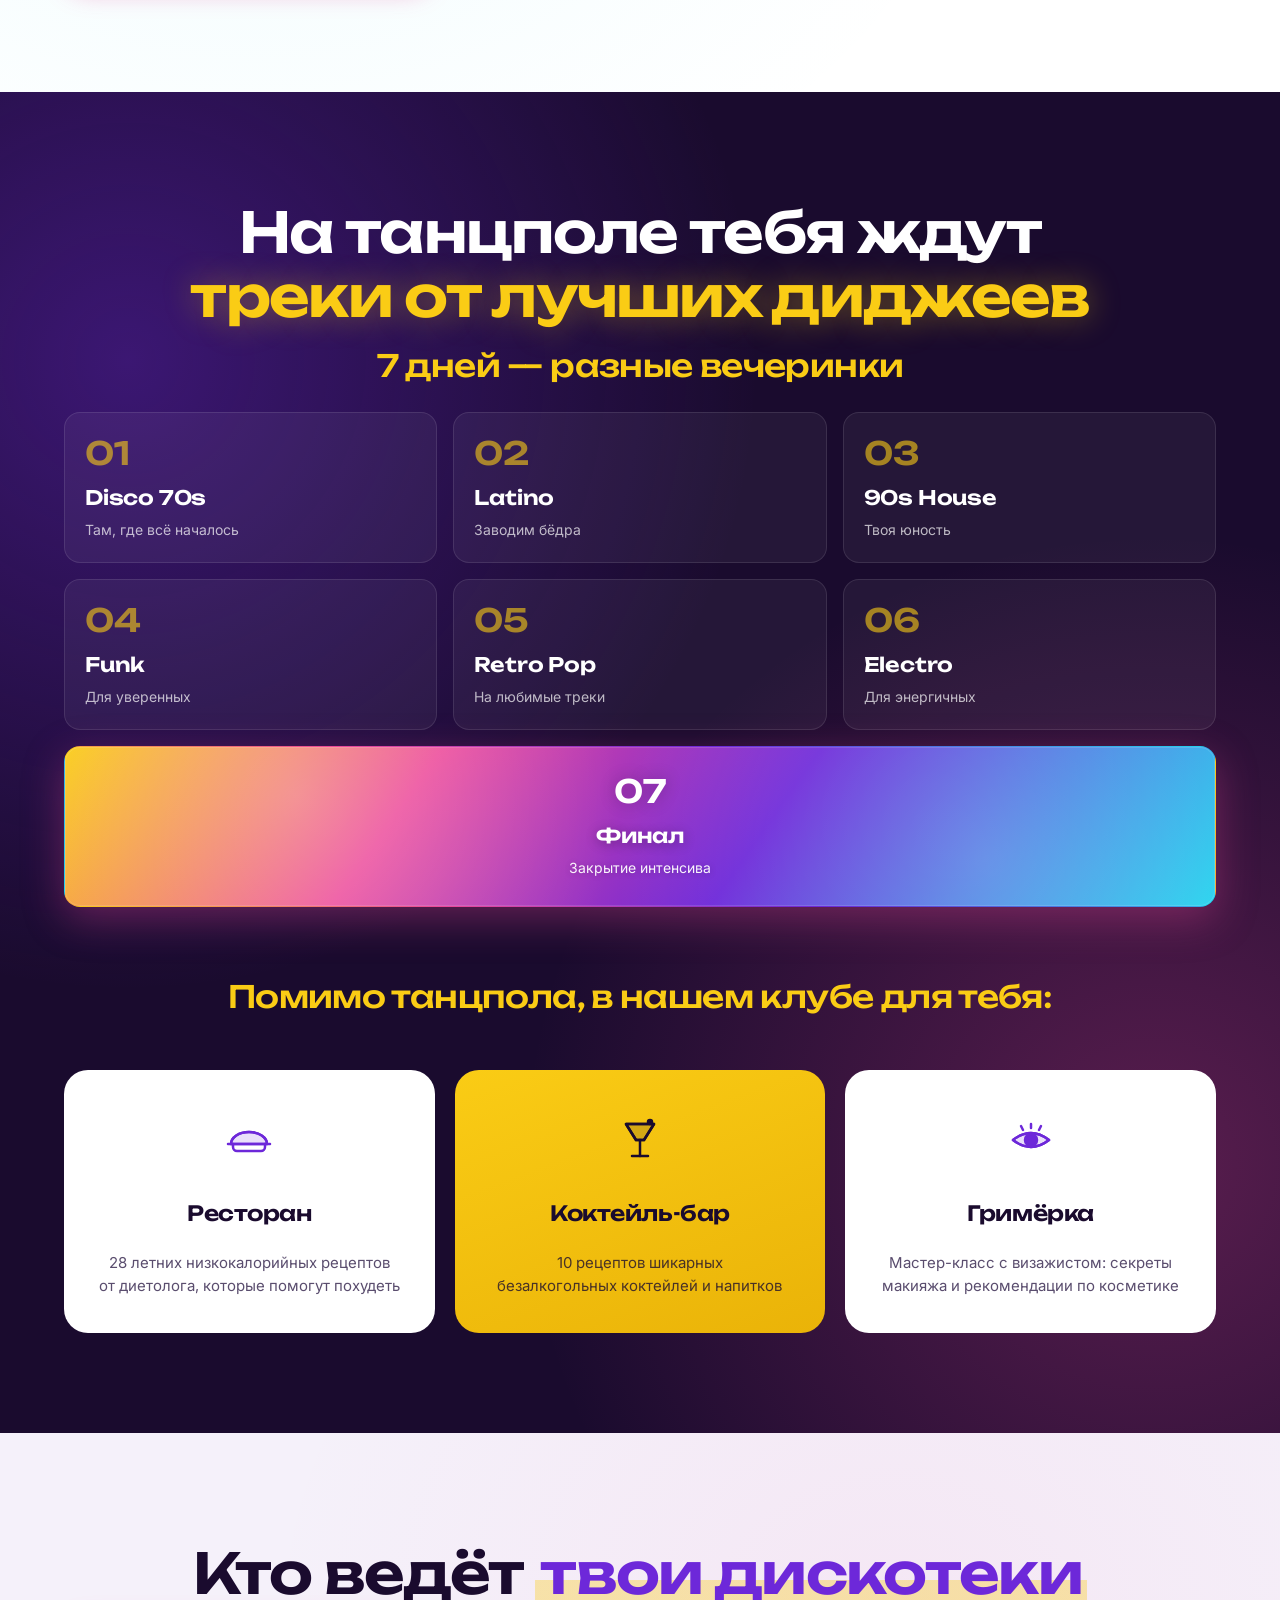
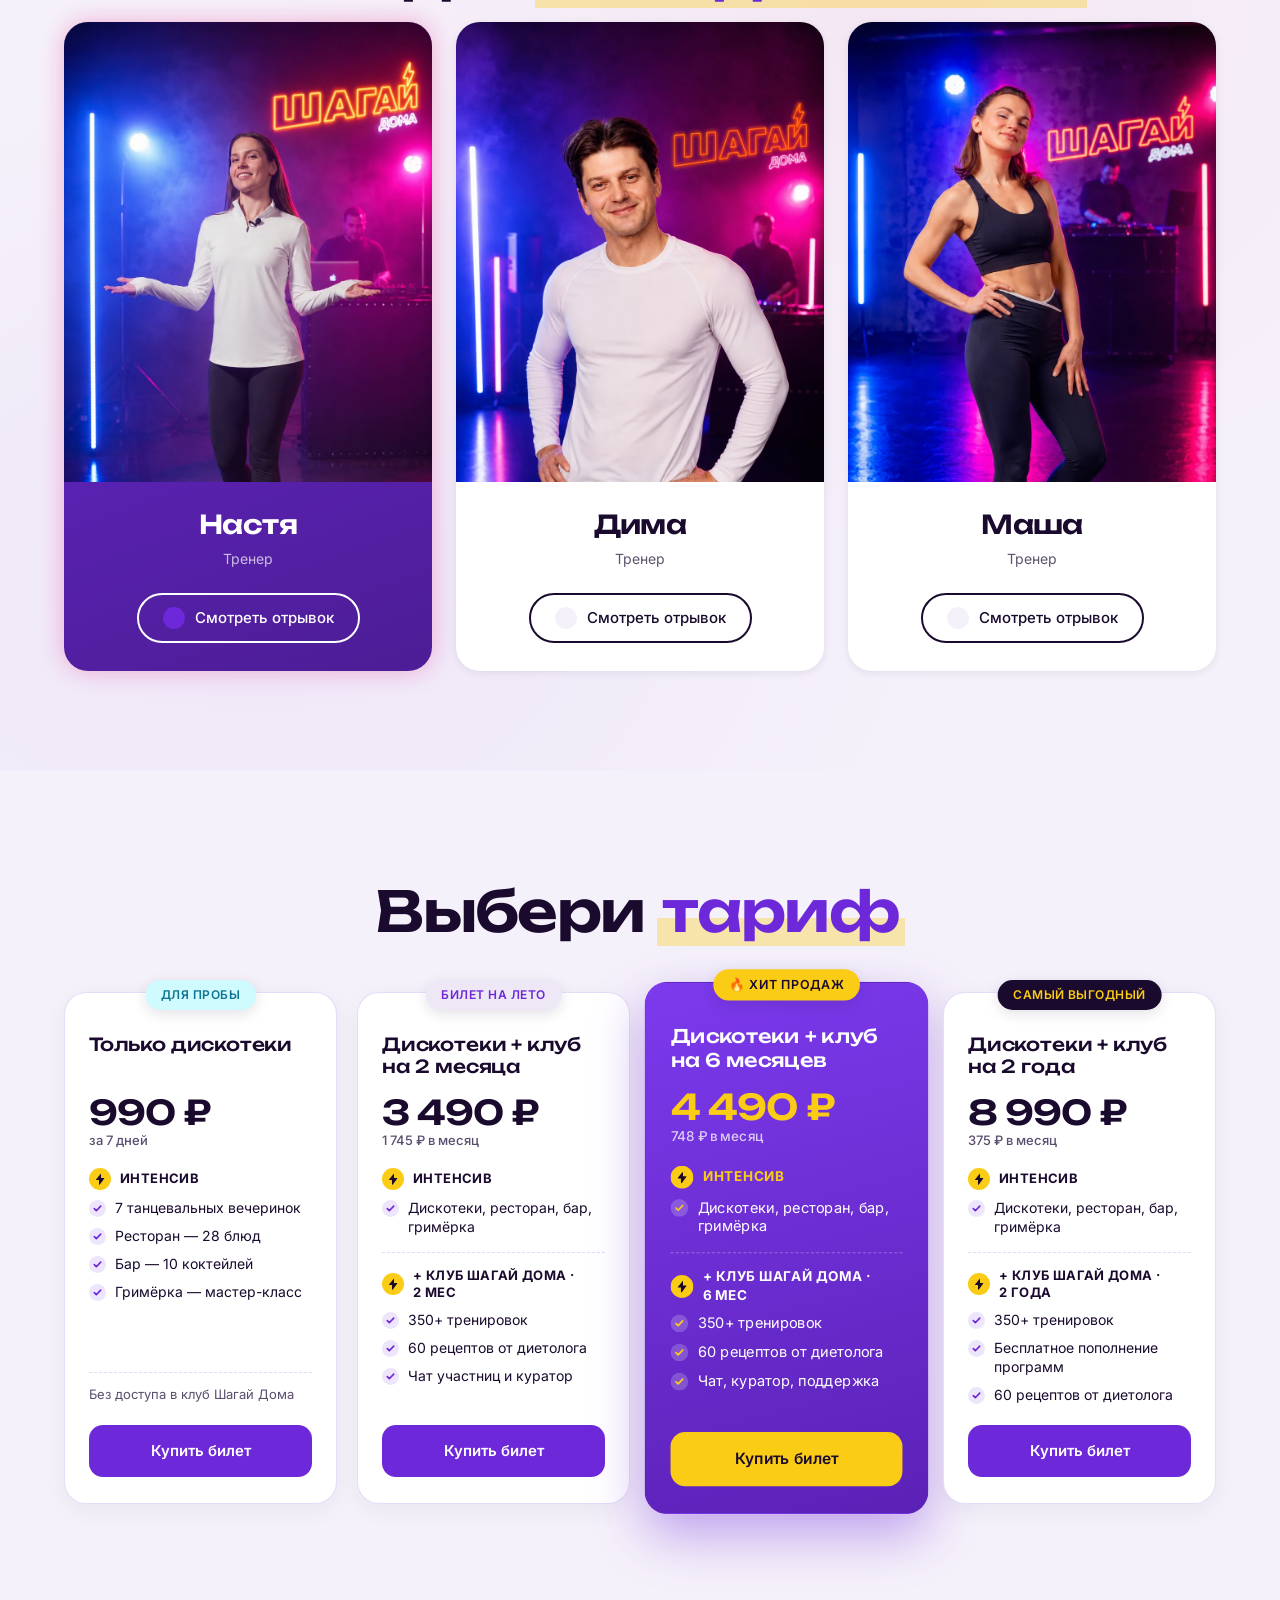
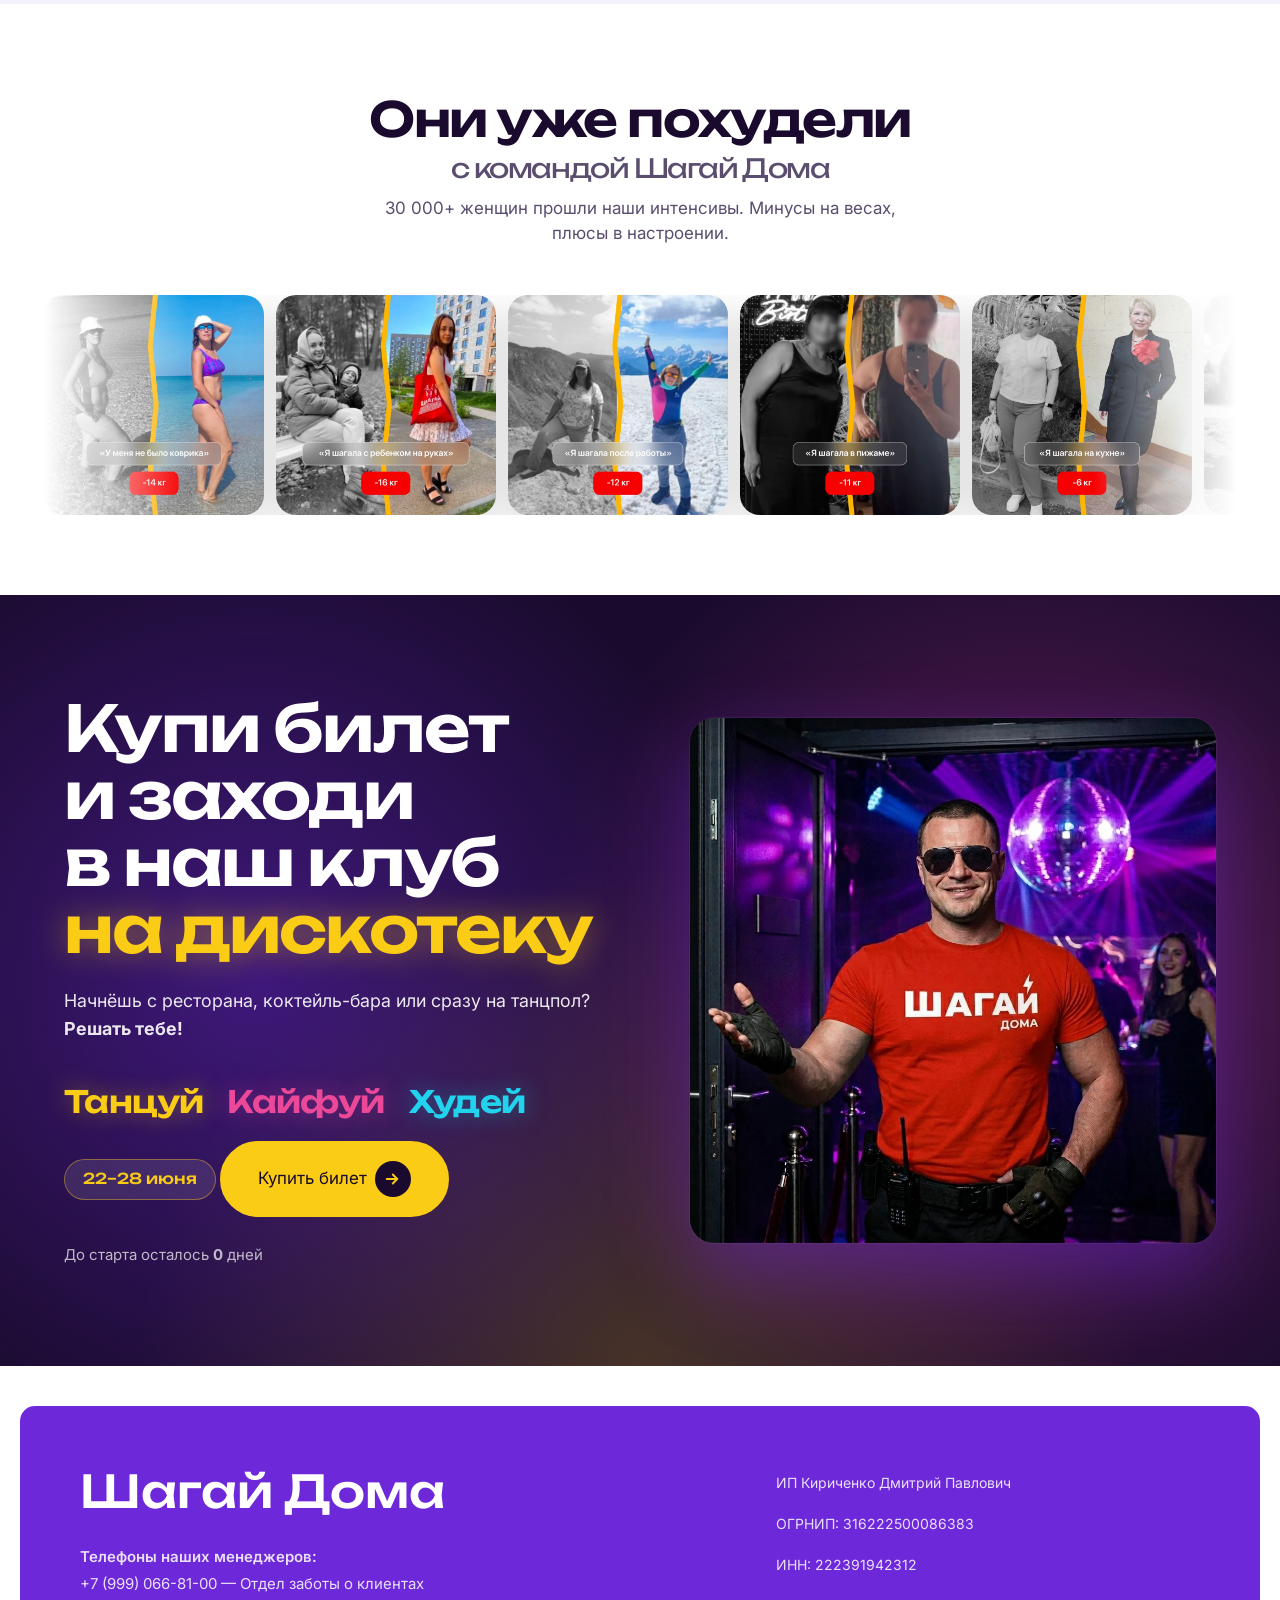
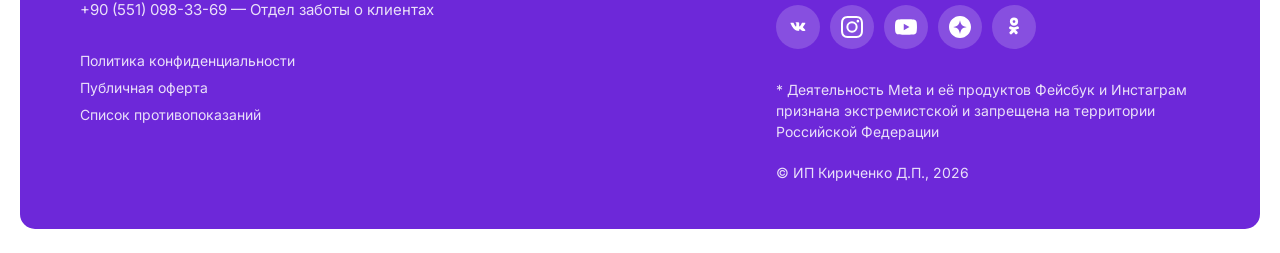
==== commit 677365b2: "feat(disco): hero-видео, красное лого, правки копирайта, фикс UTM в формы - Hero: картинка → зацикле" ====
--- a/index.html
+++ b/index.html
@@ -20,7 +20,7 @@
   <link rel="preconnect" href="https://fonts.gstatic.com" crossorigin />
   <link href="https://fonts.googleapis.com/css2?family=Unbounded:wght@500;600&family=Inter:wght@400;500;600&display=swap&subset=latin,cyrillic" rel="stylesheet" />
 
-  <link rel="stylesheet" href="styles.css?v=disco-AA" />
+  <link rel="stylesheet" href="styles.css?v=disco-AC" />
 </head>
 <body>
 
@@ -31,12 +31,12 @@
   <div class="container header__inner">
     <a href="#top" class="header__logo" aria-label="ШАГАЙ ДОМА">
       <svg viewBox="0 0 106.01 49.13" fill="none" aria-hidden="true">
-        <path d="M27.36 36.85L22.19 37.4V20.22L14.26 20.6V38.26L8.68 38.86V20.87L0 21.28V45.81L34.6 41.41V19.62L27.36 19.97V36.85Z" fill="#6D28D9"/>
-        <path d="M45.94 19.08L37.8 41.01L44.66 40.14L45.69 36.55L52.88 35.73L53.87 38.97L60.11 38.17L52.84 18.75L45.94 19.08ZM47.1 31.89L49.36 24.26L51.6 31.46L47.1 31.89Z" fill="#6D28D9"/>
-        <path d="M76.12 17.63L62.29 18.29V37.9L67.87 37.19V22.73L76.12 22.18V17.63Z" fill="#6D28D9"/>
-        <path d="M87 34.76L91.75 34.15L86.22 17.15L81.01 17.4L74.91 36.29L80.05 35.64L80.83 32.55L86.25 31.93L87 34.76ZM81.88 28.52L83.58 21.92L85.28 28.19L81.88 28.52Z" fill="#6D28D9"/>
-        <path d="M102.2 23.79V32.82L105.92 32.35V16.2L102.22 16.38L97.21 25.93V16.62L93.16 16.81V33.97L97.21 33.46L102.2 23.79Z" fill="#6D28D9"/>
-        <path d="M99.07 18.22L103.82 6.75L100.67 6.76L101.32 0L96.48 11.33L99.58 11.26L99.07 18.22Z" fill="#6D28D9"/>
+        <path d="M27.36 36.85L22.19 37.4V20.22L14.26 20.6V38.26L8.68 38.86V20.87L0 21.28V45.81L34.6 41.41V19.62L27.36 19.97V36.85Z" fill="#CF2C02"/>
+        <path d="M45.94 19.08L37.8 41.01L44.66 40.14L45.69 36.55L52.88 35.73L53.87 38.97L60.11 38.17L52.84 18.75L45.94 19.08ZM47.1 31.89L49.36 24.26L51.6 31.46L47.1 31.89Z" fill="#CF2C02"/>
+        <path d="M76.12 17.63L62.29 18.29V37.9L67.87 37.19V22.73L76.12 22.18V17.63Z" fill="#CF2C02"/>
+        <path d="M87 34.76L91.75 34.15L86.22 17.15L81.01 17.4L74.91 36.29L80.05 35.64L80.83 32.55L86.25 31.93L87 34.76ZM81.88 28.52L83.58 21.92L85.28 28.19L81.88 28.52Z" fill="#CF2C02"/>
+        <path d="M102.2 23.79V32.82L105.92 32.35V16.2L102.22 16.38L97.21 25.93V16.62L93.16 16.81V33.97L97.21 33.46L102.2 23.79Z" fill="#CF2C02"/>
+        <path d="M99.07 18.22L103.82 6.75L100.67 6.76L101.32 0L96.48 11.33L99.58 11.26L99.07 18.22Z" fill="#CF2C02"/>
       </svg>
     </a>
     <a href="#rates" class="btn btn--primary btn--sm header__cta" data-metrika-goal="disco-header-cta">Купить билет</a>
@@ -65,15 +65,15 @@
         <p class="hero__lead">Жиросжигающий диско-интенсив <strong>22–28&nbsp;июня</strong>.</p>
 
         <ul class="hero__bullets">
-          <li><svg class="hero__bullet-icon" viewBox="0 0 20 20" aria-hidden="true"><circle cx="10" cy="10" r="10" fill="#FACC15"/><path d="M5.5 10.5 L8.5 13.5 L14.5 7" fill="none" stroke="#1A0B2E" stroke-width="2.4" stroke-linecap="round" stroke-linejoin="round"/></svg><span>7 вечеринок под зажигательные треки</span></li>
-          <li><svg class="hero__bullet-icon" viewBox="0 0 20 20" aria-hidden="true"><circle cx="10" cy="10" r="10" fill="#FACC15"/><path d="M5.5 10.5 L8.5 13.5 L14.5 7" fill="none" stroke="#1A0B2E" stroke-width="2.4" stroke-linecap="round" stroke-linejoin="round"/></svg><span>От 15 минут в&nbsp;день</span></li>
+          <li><svg class="hero__bullet-icon" viewBox="0 0 20 20" aria-hidden="true"><circle cx="10" cy="10" r="10" fill="#FACC15"/><path d="M5.5 10.5 L8.5 13.5 L14.5 7" fill="none" stroke="#1A0B2E" stroke-width="2.4" stroke-linecap="round" stroke-linejoin="round"/></svg><span>7 фитнес вечеринок на&nbsp;шагах</span></li>
+          <li><svg class="hero__bullet-icon" viewBox="0 0 20 20" aria-hidden="true"><circle cx="10" cy="10" r="10" fill="#FACC15"/><path d="M5.5 10.5 L8.5 13.5 L14.5 7" fill="none" stroke="#1A0B2E" stroke-width="2.4" stroke-linecap="round" stroke-linejoin="round"/></svg><span>+2000 шагов за&nbsp;15 минут</span></li>
           <li><svg class="hero__bullet-icon" viewBox="0 0 20 20" aria-hidden="true"><circle cx="10" cy="10" r="10" fill="#FACC15"/><path d="M5.5 10.5 L8.5 13.5 L14.5 7" fill="none" stroke="#1A0B2E" stroke-width="2.4" stroke-linecap="round" stroke-linejoin="round"/></svg><span>Минус 1–2&nbsp;кг за&nbsp;неделю</span></li>
         </ul>
 
-        <p class="hero__slogan">Идём на&nbsp;дискотеку и&nbsp;худеем в&nbsp;кайф!</p>
+        <p class="hero__slogan">Шагаем на&nbsp;дискотеке и&nbsp;худеем в&nbsp;кайф!</p>
 
         <a href="#rates" class="btn btn--white btn--lg btn--block hero__cta" data-metrika-goal="disco-hero-cta">
-          <span>Купить билет</span>
+          <span>Купить билет от&nbsp;990&nbsp;₽</span>
           <span class="hero__cta-arrow" aria-hidden="true">
             <svg viewBox="0 0 24 24" width="18" height="18" fill="none" stroke="currentColor" stroke-width="2.5" stroke-linecap="round" stroke-linejoin="round"><line x1="5" y1="12" x2="19" y2="12"/><polyline points="13 6 19 12 13 18"/></svg>
           </span>
@@ -81,7 +81,10 @@
       </div>
 
       <div class="hero__image-wrap">
-        <img class="hero__image" src="assets/hero/hero-disco.webp" alt="Танцующие участники интенсива в клубной атмосфере" width="1200" height="1200" fetchpriority="high" />
+        <video class="hero__image" autoplay muted loop playsinline preload="auto" poster="assets/hero/hero-disco.webp" width="720" height="720" aria-label="Шагательные движения из тренировки" fetchpriority="high">
+          <source src="assets/hero/hero-disco.mp4" type="video/mp4" />
+          <img class="hero__image" src="assets/hero/hero-disco.webp" alt="Танцующие участники интенсива в клубной атмосфере" width="1200" height="1200" />
+        </video>
       </div>
     </div>
   </div>
@@ -109,14 +112,14 @@
           <svg viewBox="0 0 48 48" fill="none" stroke="currentColor" stroke-width="2.5" stroke-linecap="round" stroke-linejoin="round"><path d="M6 24 a18 18 0 1 0 36 0 a18 18 0 1 0 -36 0"/><path d="M24 14 v10 l8 4" /></svg>
         </div>
         <h3>−1&ndash;2&nbsp;кг</h3>
-        <p>За неделю интенсива.</p>
+        <p>веса и&nbsp;+2000&nbsp;шагов за&nbsp;каждую тренировку на&nbsp;вашем шагомере!</p>
       </div>
       <div class="unique__stat">
         <div class="unique__stat-icon" aria-hidden="true">
           <svg viewBox="0 0 48 48" fill="currentColor"><path d="M27 4 L11 28 h10 l-3 16 l16-24 h-10 z"/></svg>
         </div>
-        <h3>От 15 минут</h3>
-        <p>Танцуй когда удобно&nbsp;— утром, днём или вечером.</p>
+        <h3>По&nbsp;15 минут</h3>
+        <p>Включай и&nbsp;занимайся когда удобно&nbsp;— утром, днём или вечером</p>
       </div>
       <div class="unique__stat">
         <div class="unique__stat-icon" aria-hidden="true">
@@ -188,21 +191,21 @@
           <svg viewBox="0 0 48 48" fill="none" stroke="currentColor" stroke-width="2.5" stroke-linecap="round" stroke-linejoin="round"><path d="M6 28 a18 12 0 0 1 36 0 z" fill="currentColor" fill-opacity="0.15"/><path d="M6 28 a18 12 0 0 1 36 0"/><line x1="3" y1="28" x2="45" y2="28"/><path d="M8 28 v3 a4 4 0 0 0 4 4 h24 a4 4 0 0 0 4 -4 v-3"/></svg>
         </div>
         <h4>Ресторан</h4>
-        <p>28 летних рецептов от&nbsp;шефа-диетолога.</p>
+        <p>28 летних низкокалорийных рецептов от&nbsp;диетолога, которые помогут похудеть</p>
       </div>
       <div class="bonus-card bonus-card--featured">
         <div class="bonus-card__icon" aria-hidden="true">
           <svg viewBox="0 0 48 48" fill="none" stroke="currentColor" stroke-width="2.5" stroke-linecap="round" stroke-linejoin="round"><path d="M10 8 h28 l-10 16 h-8 z" fill="currentColor" fill-opacity="0.15"/><path d="M10 8 h28 l-10 16 h-8 z"/><line x1="24" y1="24" x2="24" y2="40"/><line x1="16" y1="40" x2="32" y2="40"/><circle cx="34" cy="6" r="2" fill="currentColor"/></svg>
         </div>
         <h4>Коктейль-бар</h4>
-        <p>10 рецептов шикарных безалкогольных коктейлей.</p>
+        <p>10 рецептов шикарных безалкогольных коктейлей и&nbsp;напитков</p>
       </div>
       <div class="bonus-card">
         <div class="bonus-card__icon" aria-hidden="true">
           <svg viewBox="0 0 48 48" fill="none" stroke="currentColor" stroke-width="2.5" stroke-linecap="round" stroke-linejoin="round"><path d="M6 24 q18 -14 36 0 q-18 14 -36 0 z" fill="currentColor" fill-opacity="0.15"/><path d="M6 24 q18 -14 36 0 q-18 14 -36 0 z"/><circle cx="24" cy="24" r="6" fill="currentColor"/><path d="M14 10 l2 4 M24 8 v4 M34 10 l-2 4"/></svg>
         </div>
         <h4>Гримёрка</h4>
-        <p>Мастер-класс с&nbsp;визажистом: секреты макияжа и&nbsp;список косметики.</p>
+        <p>Мастер-класс с&nbsp;визажистом: секреты макияжа и&nbsp;рекомендации по&nbsp;косметике</p>
       </div>
     </div>
   </div>
@@ -565,6 +568,6 @@
 <!-- Back to top -->
 <button class="back-to-top" id="backToTop" aria-label="Наверх">↑</button>
 
-<script src="script.js?v=disco-AA"></script>
+<script src="script.js?v=disco-AC"></script>
 </body>
 </html>
--- a/styles.css
+++ b/styles.css
@@ -3604,11 +3604,14 @@
 
 /* «Шагай» лого в шапке — оставляем оригинальный красный (это часть бренда ШД) */
 
-/* Hero — расширенная левая колонка под длинное слово «Дискотеки» */
-.hero__grid { grid-template-columns: 1.3fr 1fr; }
+/* Hero — расширенная левая колонка под длинное слово «Дискотеки».
+   Только на десктопе: ниже 900px hero складывается в 1 колонку (правило выше). */
+@media (min-width: 901px) {
+  .hero__grid { grid-template-columns: 1.3fr 1fr; }
+}
 
 /* Hero h1 — «Дискотеки» крупно, «для похудения» меньшим шрифтом второй строкой */
-.hero__title { font-size: clamp(40px, 5.2vw, 72px); display: flex; flex-direction: column; gap: 0.1em; }
+.hero__title { font-size: clamp(48px, 6.4vw, 92px); display: flex; flex-direction: column; gap: 0.1em; }
 .hero__title-boltword {
   white-space: nowrap;
   text-shadow: 0 0 32px rgba(250, 204, 21, 0.25), 0 0 64px rgba(236, 72, 153, 0.15);
@@ -3621,7 +3624,7 @@
   opacity: 0.92;
 }
 @media (max-width: 768px) {
-  .hero__title { font-size: clamp(40px, 11vw, 64px); }
+  .hero__title { font-size: clamp(46px, 13vw, 78px); }
   .hero__title-boltword { white-space: normal; }
 }
 
@@ -3739,7 +3742,7 @@
    ================================================================= */
 
 /* Логотип в шапке — фиолетовый (вместо красного) */
-.header__logo svg path { fill: var(--color-primary) !important; }
+.header__logo svg path { fill: #CF2C02 !important; }
 
 /* Шапка — увеличиваем отступы для воздуха */
 .section__title { margin-top: 0; }
@@ -3889,8 +3892,9 @@
   flex-wrap: wrap;
 }
 
-/* Hero <img> — реальное фото вместо плейсхолдера */
-img.hero__image {
+/* Hero <img>/<video> — реальное фото/зацикленное видео вместо плейсхолдера */
+img.hero__image,
+video.hero__image {
   width: 100%;
   height: 100%;
   display: block;
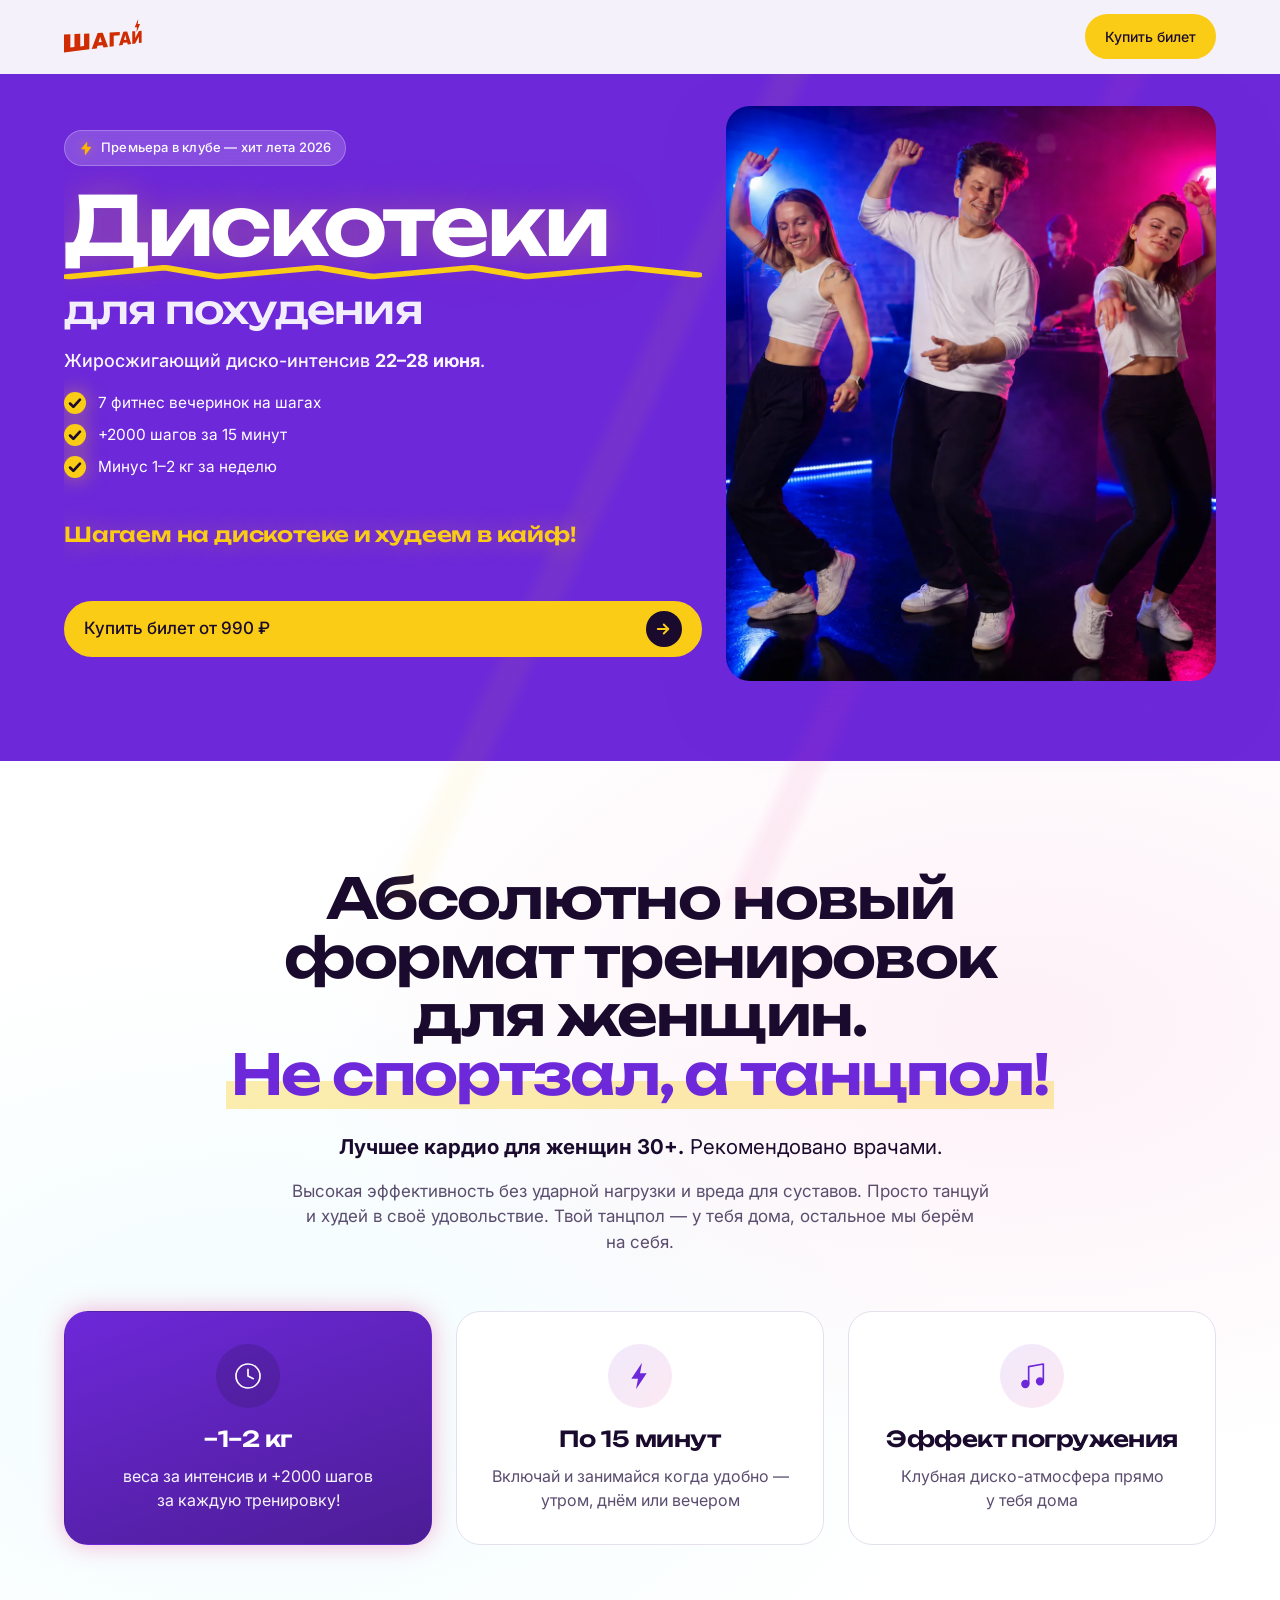
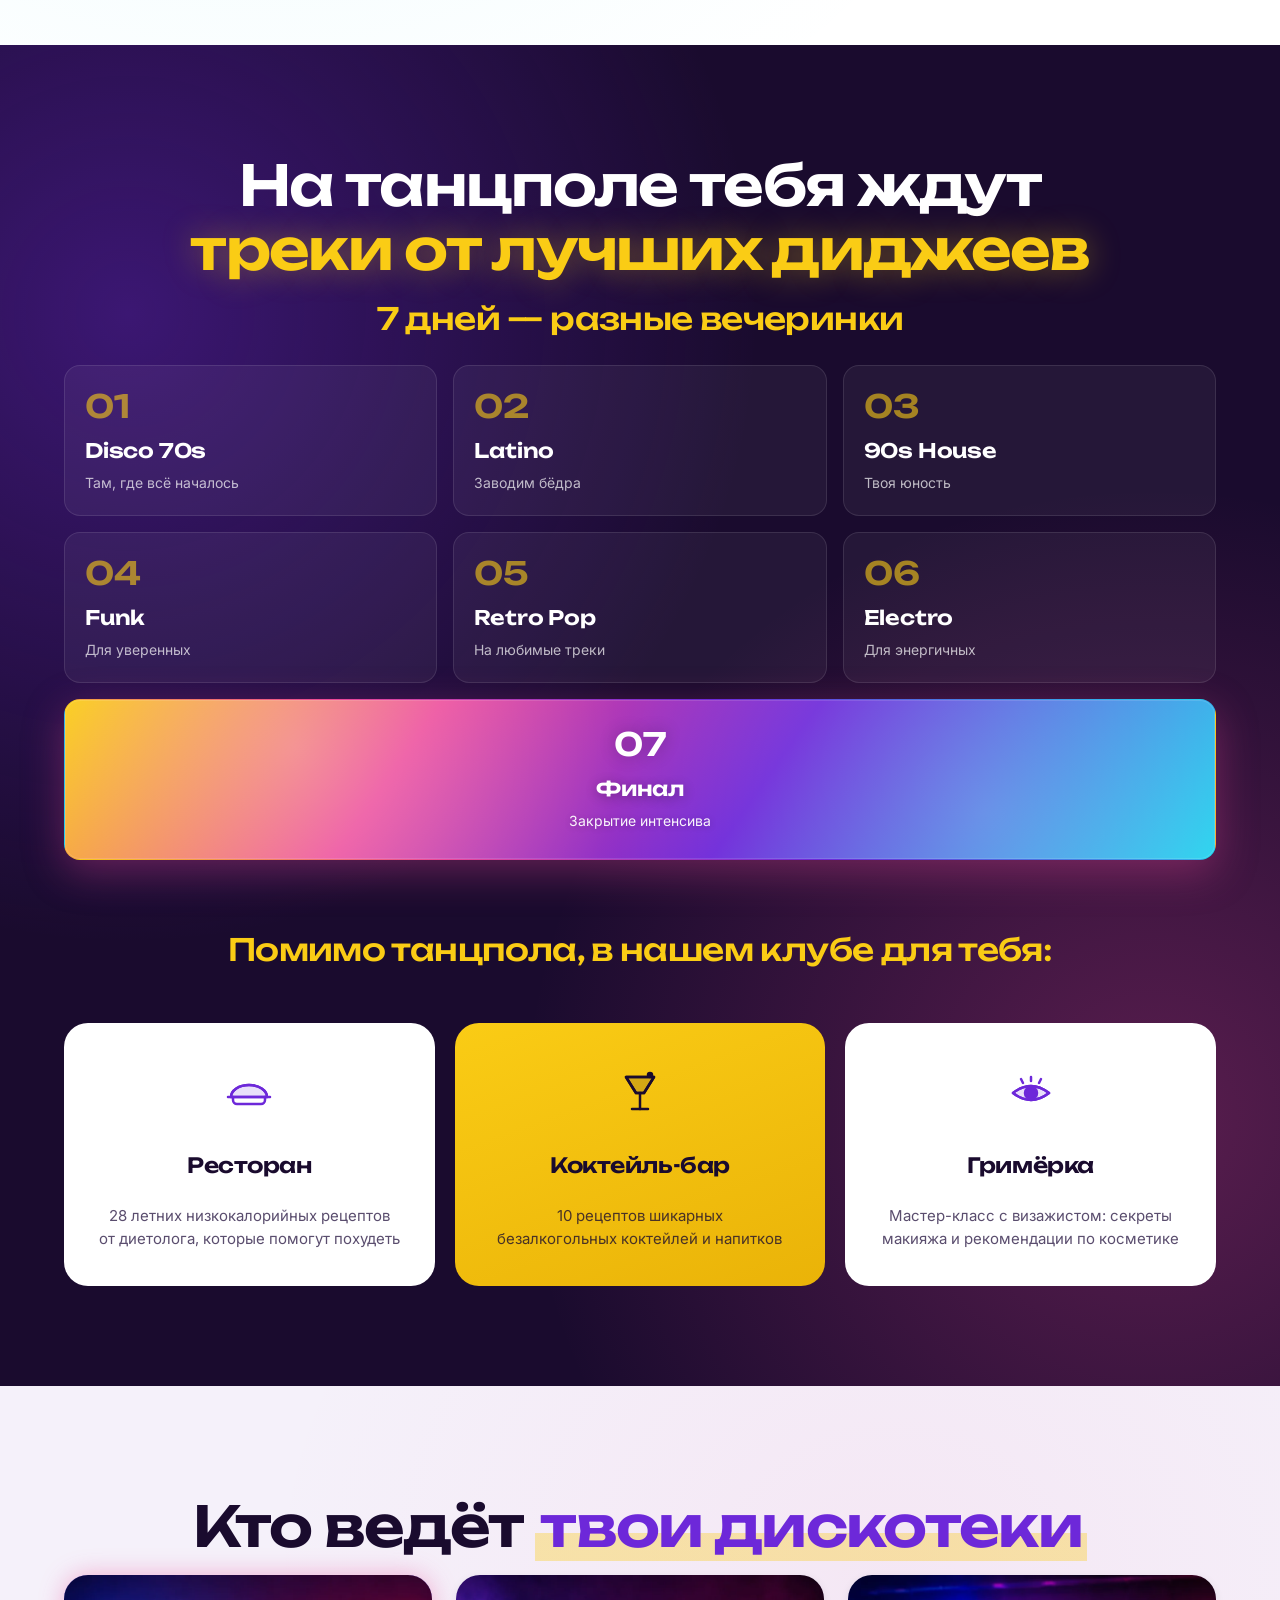
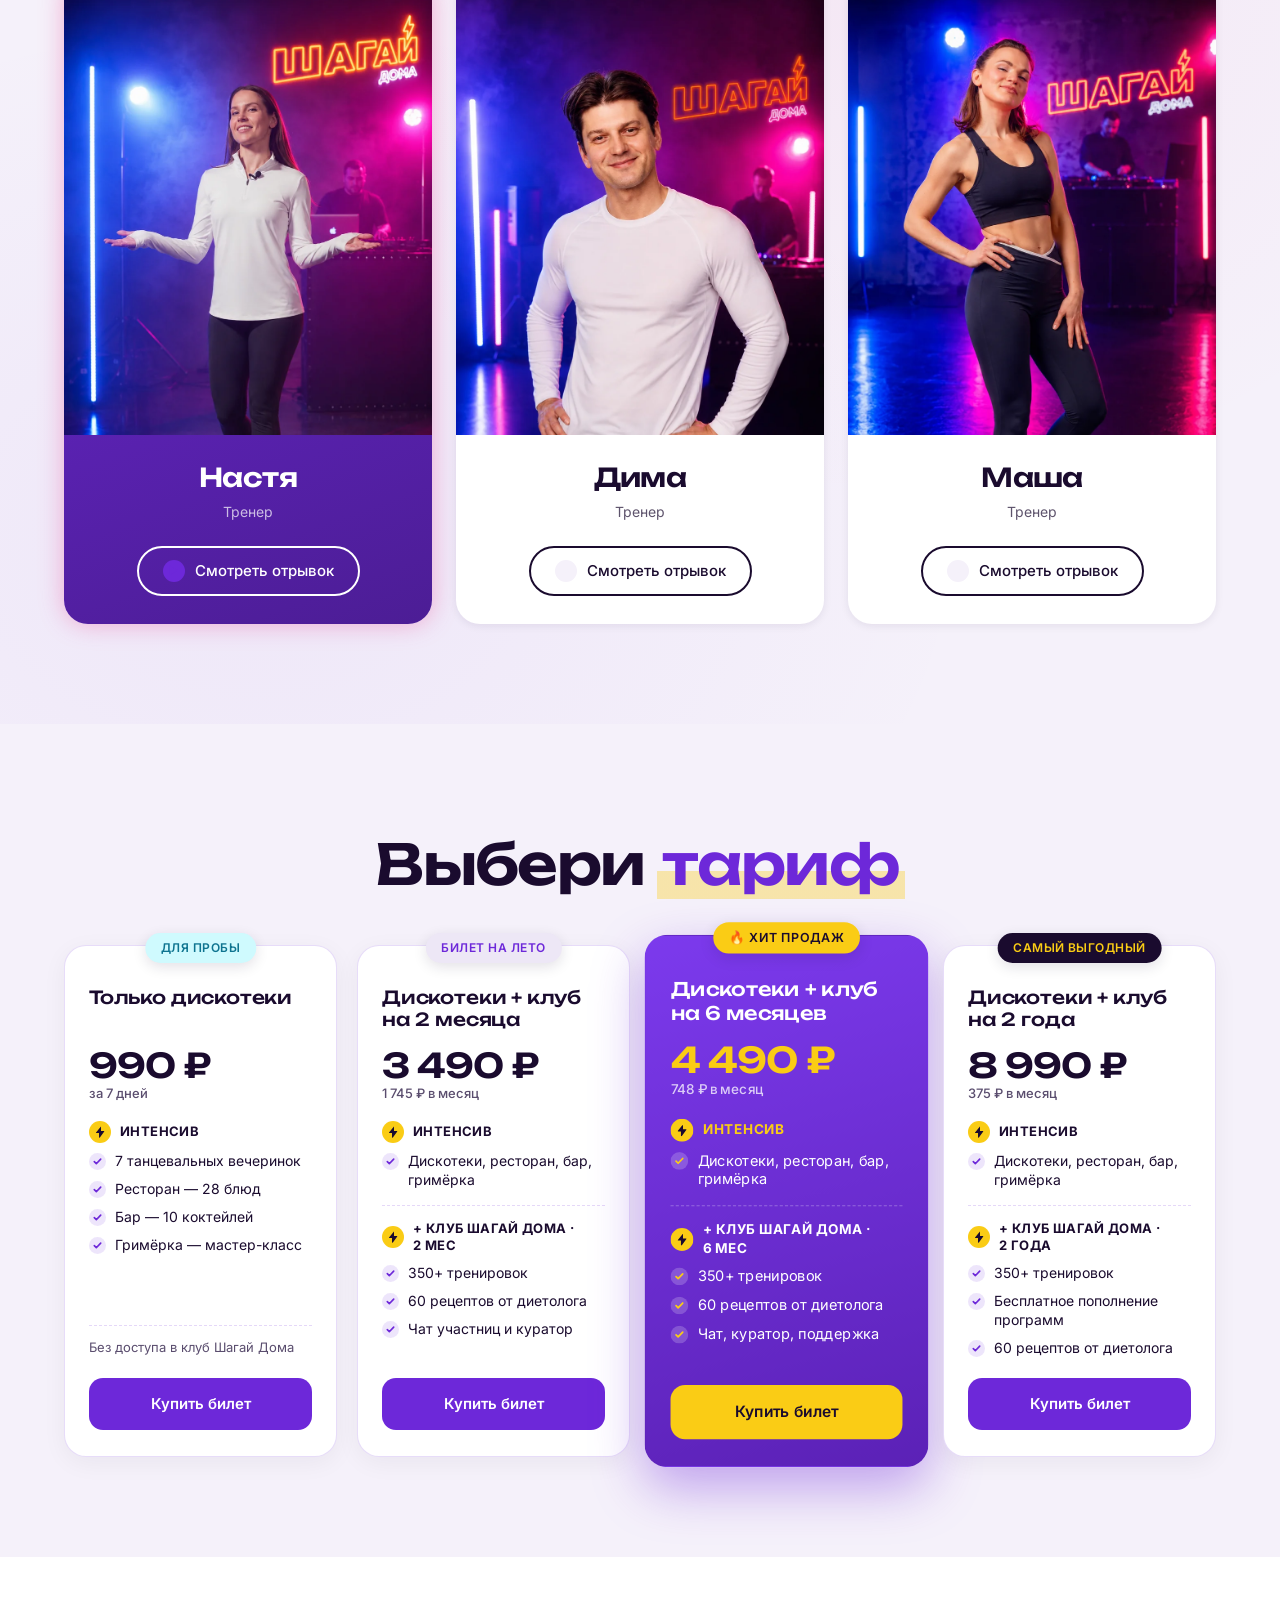
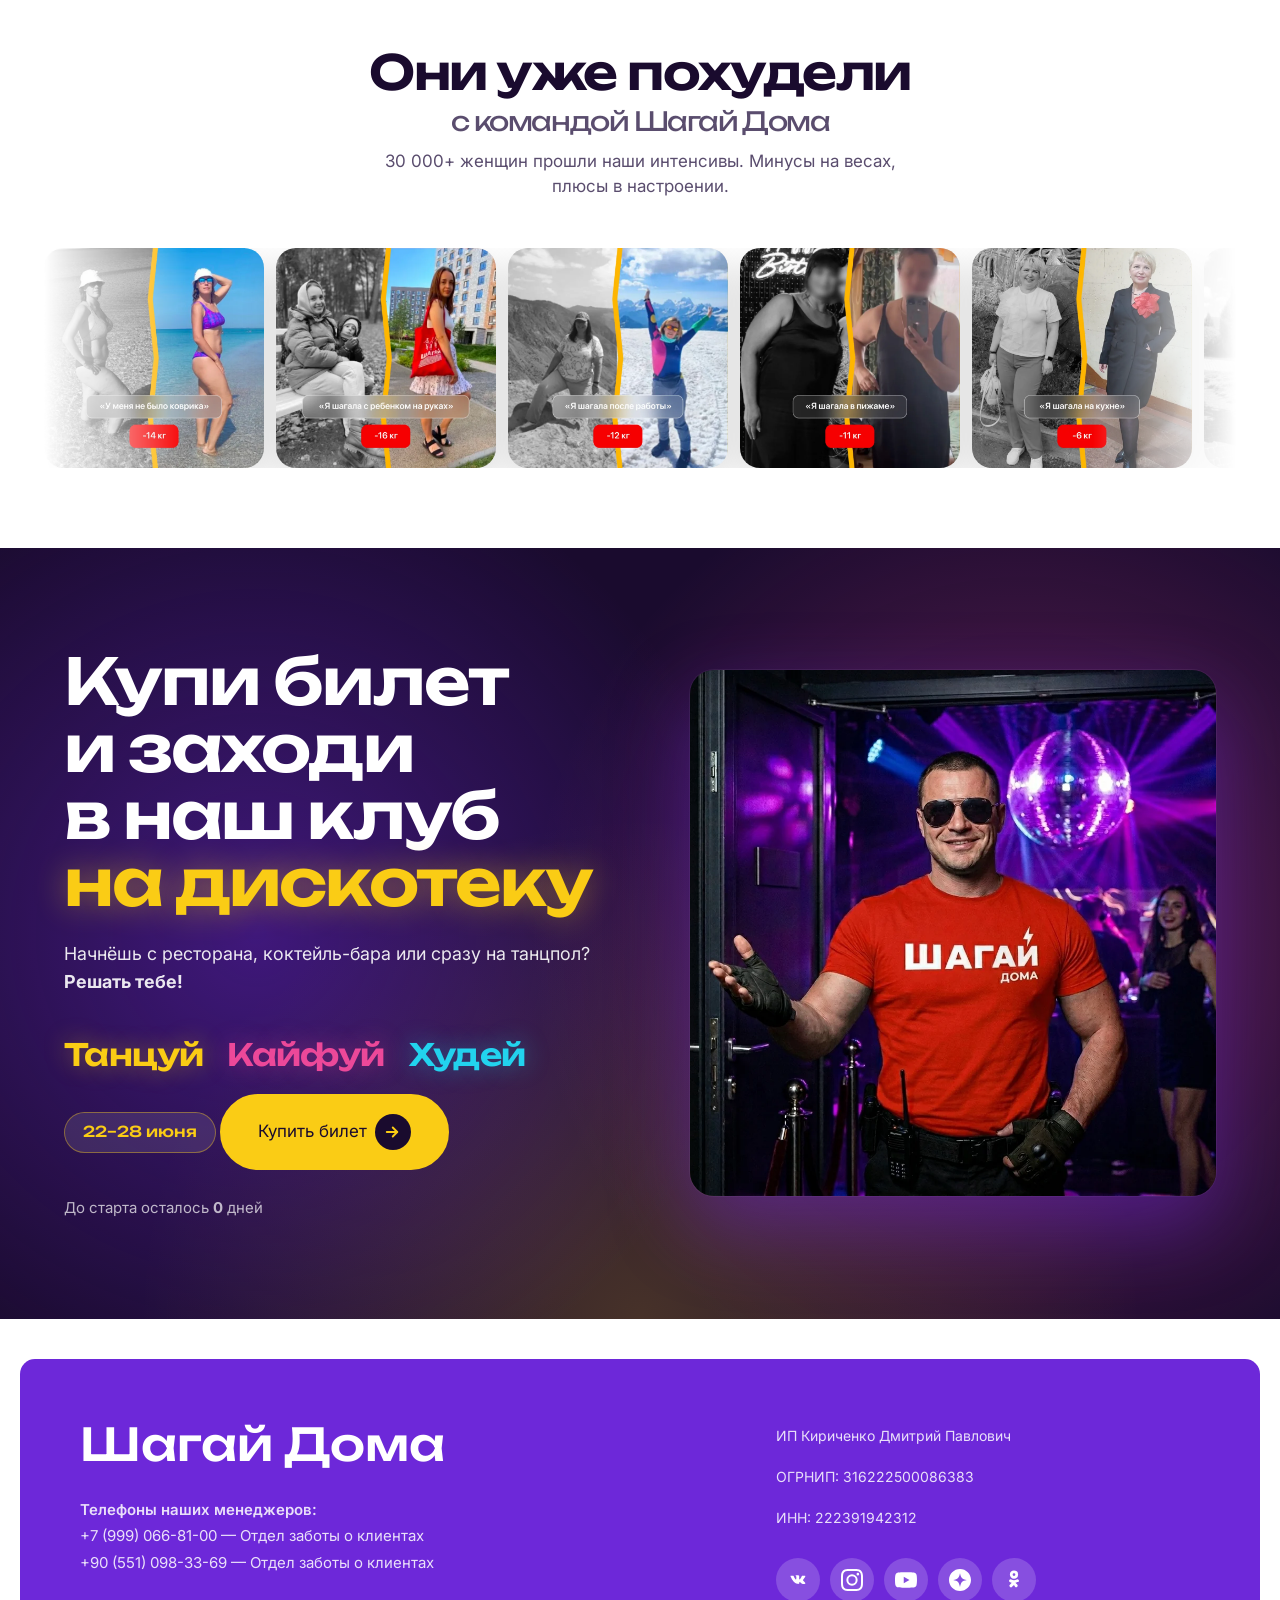
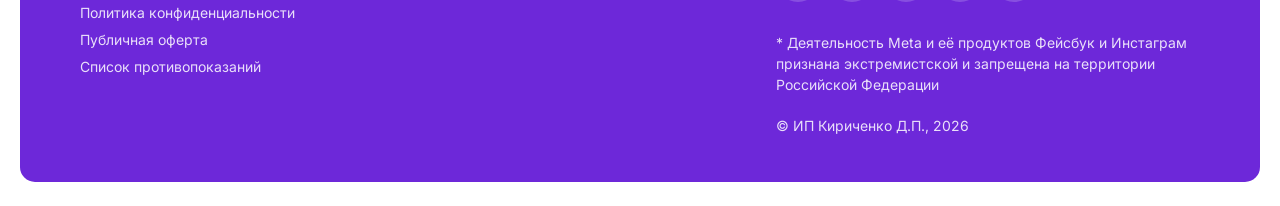
==== commit 4d7883f3: "fix: блок ценности — правки Натальи 1. Заголовок «−1-2 кг» в первой (featured) карточке: убран огром" ====
--- a/index.html
+++ b/index.html
@@ -20,7 +20,8 @@
   <link rel="preconnect" href="https://fonts.gstatic.com" crossorigin />
   <link href="https://fonts.googleapis.com/css2?family=Unbounded:wght@500;600&family=Inter:wght@400;500;600&display=swap&subset=latin,cyrillic" rel="stylesheet" />
 
-  <link rel="stylesheet" href="styles.css?v=disco-AC" />
+  <link rel="preload" as="image" href="assets/hero/hero-disco.webp" fetchpriority="high" />
+  <link rel="stylesheet" href="styles.css?v=disco-AD" />
 </head>
 <body>
 
@@ -81,7 +82,7 @@
       </div>
 
       <div class="hero__image-wrap">
-        <video class="hero__image" autoplay muted loop playsinline preload="auto" poster="assets/hero/hero-disco.webp" width="720" height="720" aria-label="Шагательные движения из тренировки" fetchpriority="high">
+        <video class="hero__image" autoplay muted loop playsinline preload="metadata" poster="assets/hero/hero-disco.webp" width="720" height="720" aria-label="Шагательные движения из тренировки">
           <source src="assets/hero/hero-disco.mp4" type="video/mp4" />
           <img class="hero__image" src="assets/hero/hero-disco.webp" alt="Танцующие участники интенсива в клубной атмосфере" width="1200" height="1200" />
         </video>
@@ -112,7 +113,7 @@
           <svg viewBox="0 0 48 48" fill="none" stroke="currentColor" stroke-width="2.5" stroke-linecap="round" stroke-linejoin="round"><path d="M6 24 a18 18 0 1 0 36 0 a18 18 0 1 0 -36 0"/><path d="M24 14 v10 l8 4" /></svg>
         </div>
         <h3>−1&ndash;2&nbsp;кг</h3>
-        <p>веса и&nbsp;+2000&nbsp;шагов за&nbsp;каждую тренировку на&nbsp;вашем шагомере!</p>
+        <p>веса за&nbsp;интенсив и&nbsp;+2000&nbsp;шагов за&nbsp;каждую тренировку!</p>
       </div>
       <div class="unique__stat">
         <div class="unique__stat-icon" aria-hidden="true">
@@ -126,7 +127,7 @@
           <svg viewBox="0 0 48 48" fill="none" stroke="currentColor" stroke-width="2.5" stroke-linecap="round" stroke-linejoin="round"><circle cx="14" cy="36" r="5" fill="currentColor"/><circle cx="36" cy="32" r="5" fill="currentColor"/><path d="M19 36 V10 l22 -4 v26"/></svg>
         </div>
         <h3>Эффект погружения</h3>
-        <p>Клубная диско-атмосфера прямо у&nbsp;тебя дома.</p>
+        <p>Клубная диско-атмосфера прямо у&nbsp;тебя дома</p>
       </div>
     </div>
   </div>
@@ -296,7 +297,8 @@
           <li>Гримёрка&nbsp;— мастер-класс</li>
         </ul>
         <p class="tariff__note">Без доступа в&nbsp;клуб Шагай&nbsp;Дома</p>
-        <button type="button" class="tariff__btn" data-popup="popup-buy-entry" data-metrika-goal="disco-rate-entry-click">Купить билет</button>
+        <!-- 🔗 СПЕЦ: вставить реальную ссылку тарифа (UTM пробросится автоматически) -->
+        <a href="https://walk-walk.ru/discodisco/tarif_1" class="tariff__btn" data-metrika-goal="disco-rate-entry-click">Купить билет</a>
       </article>
 
       <!-- 2. БИЛЕТ НА ЛЕТО — 3 490 ₽ -->
@@ -315,7 +317,8 @@
           <li>60 рецептов от&nbsp;диетолога</li>
           <li>Чат участниц и&nbsp;куратор</li>
         </ul>
-        <button type="button" class="tariff__btn" data-popup="popup-buy-summer" data-metrika-goal="disco-rate-summer-click">Купить билет</button>
+        <!-- 🔗 СПЕЦ: вставить реальную ссылку тарифа (UTM пробросится автоматически) -->
+        <a href="https://walk-walk.ru/discodisco/tarif_2" class="tariff__btn" data-metrika-goal="disco-rate-summer-click">Купить билет</a>
       </article>
 
       <!-- 3. ХИТ ПРОДАЖ — 4 490 ₽ -->
@@ -334,7 +337,8 @@
           <li>60 рецептов от&nbsp;диетолога</li>
           <li>Чат, куратор, поддержка</li>
         </ul>
-        <button type="button" class="tariff__btn tariff__btn--accent" data-popup="popup-buy-vip" data-metrika-goal="disco-rate-vip-click">Купить билет</button>
+        <!-- 🔗 СПЕЦ: вставить реальную ссылку тарифа (UTM пробросится автоматически) -->
+        <a href="https://walk-walk.ru/discodisco/tarif_3" class="tariff__btn tariff__btn--accent" data-metrika-goal="disco-rate-vip-click">Купить билет</a>
       </article>
 
       <!-- 4. САМЫЙ ВЫГОДНЫЙ — 8 990 ₽ -->
@@ -353,7 +357,8 @@
           <li>Бесплатное пополнение программ</li>
           <li>60 рецептов от&nbsp;диетолога</li>
         </ul>
-        <button type="button" class="tariff__btn" data-popup="popup-buy-resident" data-metrika-goal="disco-rate-resident-click">Купить билет</button>
+        <!-- 🔗 СПЕЦ: вставить реальную ссылку тарифа (UTM пробросится автоматически) -->
+        <a href="https://walk-walk.ru/discodisco/tarif_4" class="tariff__btn" data-metrika-goal="disco-rate-resident-click">Купить билет</a>
       </article>
 
     </div>
@@ -522,44 +527,6 @@
   </div>
 </div>
 
-<!-- POPUP — GetCourse-виджеты тарифов -->
-<div class="popup" id="popup-buy-entry" aria-hidden="true">
-  <div class="popup__box">
-    <button class="popup__close" data-close aria-label="Закрыть">✕</button>
-    <h3>Только дискотеки — 990 ₽</h3>
-    <div class="popup__widget">
-      <script id="fa5e01deff1da46dc55ee0121d31f86ce5f0b83f" src="https://my.walk-walk.ru/pl/lite/widget/script?id=1618358"></script>
-    </div>
-  </div>
-</div>
-<div class="popup" id="popup-buy-summer" aria-hidden="true">
-  <div class="popup__box">
-    <button class="popup__close" data-close aria-label="Закрыть">✕</button>
-    <h3>Дискотеки + клуб на 2 месяца — 3 490 ₽</h3>
-    <div class="popup__widget">
-      <script id="e4ef769a596c0dd28295c57c8c078edf118e792b" src="https://my.walk-walk.ru/pl/lite/widget/script?id=1618352"></script>
-    </div>
-  </div>
-</div>
-<div class="popup" id="popup-buy-vip" aria-hidden="true">
-  <div class="popup__box">
-    <button class="popup__close" data-close aria-label="Закрыть">✕</button>
-    <h3>Дискотеки + клуб на 6 месяцев — 4 490 ₽</h3>
-    <div class="popup__widget">
-      <script id="efdd12ec4e9c91b390344bf8882da5293f56a9ae" src="https://my.walk-walk.ru/pl/lite/widget/script?id=1618353"></script>
-    </div>
-  </div>
-</div>
-<div class="popup" id="popup-buy-resident" aria-hidden="true">
-  <div class="popup__box">
-    <button class="popup__close" data-close aria-label="Закрыть">✕</button>
-    <h3>Дискотеки + клуб на 2 года — 8 990 ₽</h3>
-    <div class="popup__widget">
-      <script id="c555b0f4a21892b0f566fab0835dc22b98770684" src="https://my.walk-walk.ru/pl/lite/widget/script?id=1618354"></script>
-    </div>
-  </div>
-</div>
-
 <!-- Sticky CTA (mobile) -->
 <a href="#rates" class="sticky-cta" id="stickyCTA" data-metrika-goal="disco-sticky-cta">
   <span class="sticky-cta__btn">Купить билет</span>
@@ -568,6 +535,6 @@
 <!-- Back to top -->
 <button class="back-to-top" id="backToTop" aria-label="Наверх">↑</button>
 
-<script src="script.js?v=disco-AC"></script>
+<script src="script.js?v=disco-AD"></script>
 </body>
 </html>
--- a/styles.css
+++ b/styles.css
@@ -3772,9 +3772,9 @@
   color: #1A0B2E;
 }
 .unique__stat--result.unique__stat--featured h3 {
-  font-size: clamp(36px, 4.5vw, 56px);
-  letter-spacing: -0.04em;
-  margin: 8px 0 12px;
+  font-size: 22px;           /* как у соседних мини-блоков (Наталья) */
+  letter-spacing: -0.02em;
+  margin: 0 0 12px;
 }
 
 /* Бонус-карточки — кастомные SVG-иконки */
@@ -4211,7 +4211,7 @@
   color: var(--color-muted);
 }
 
-/* Кнопка */
+/* Кнопка (рендерится как <a>-ссылка) */
 .tariff__btn {
   margin-top: 20px;
   width: 100%;
@@ -4225,6 +4225,10 @@
   background: var(--color-primary);
   color: #fff;
   transition: background .2s ease, transform .15s ease;
+  display: block;
+  text-align: center;
+  text-decoration: none;
+  box-sizing: border-box;
 }
 .tariff__btn:hover { background: #5B21B6; }
 .tariff__btn:active { transform: translateY(1px); }
